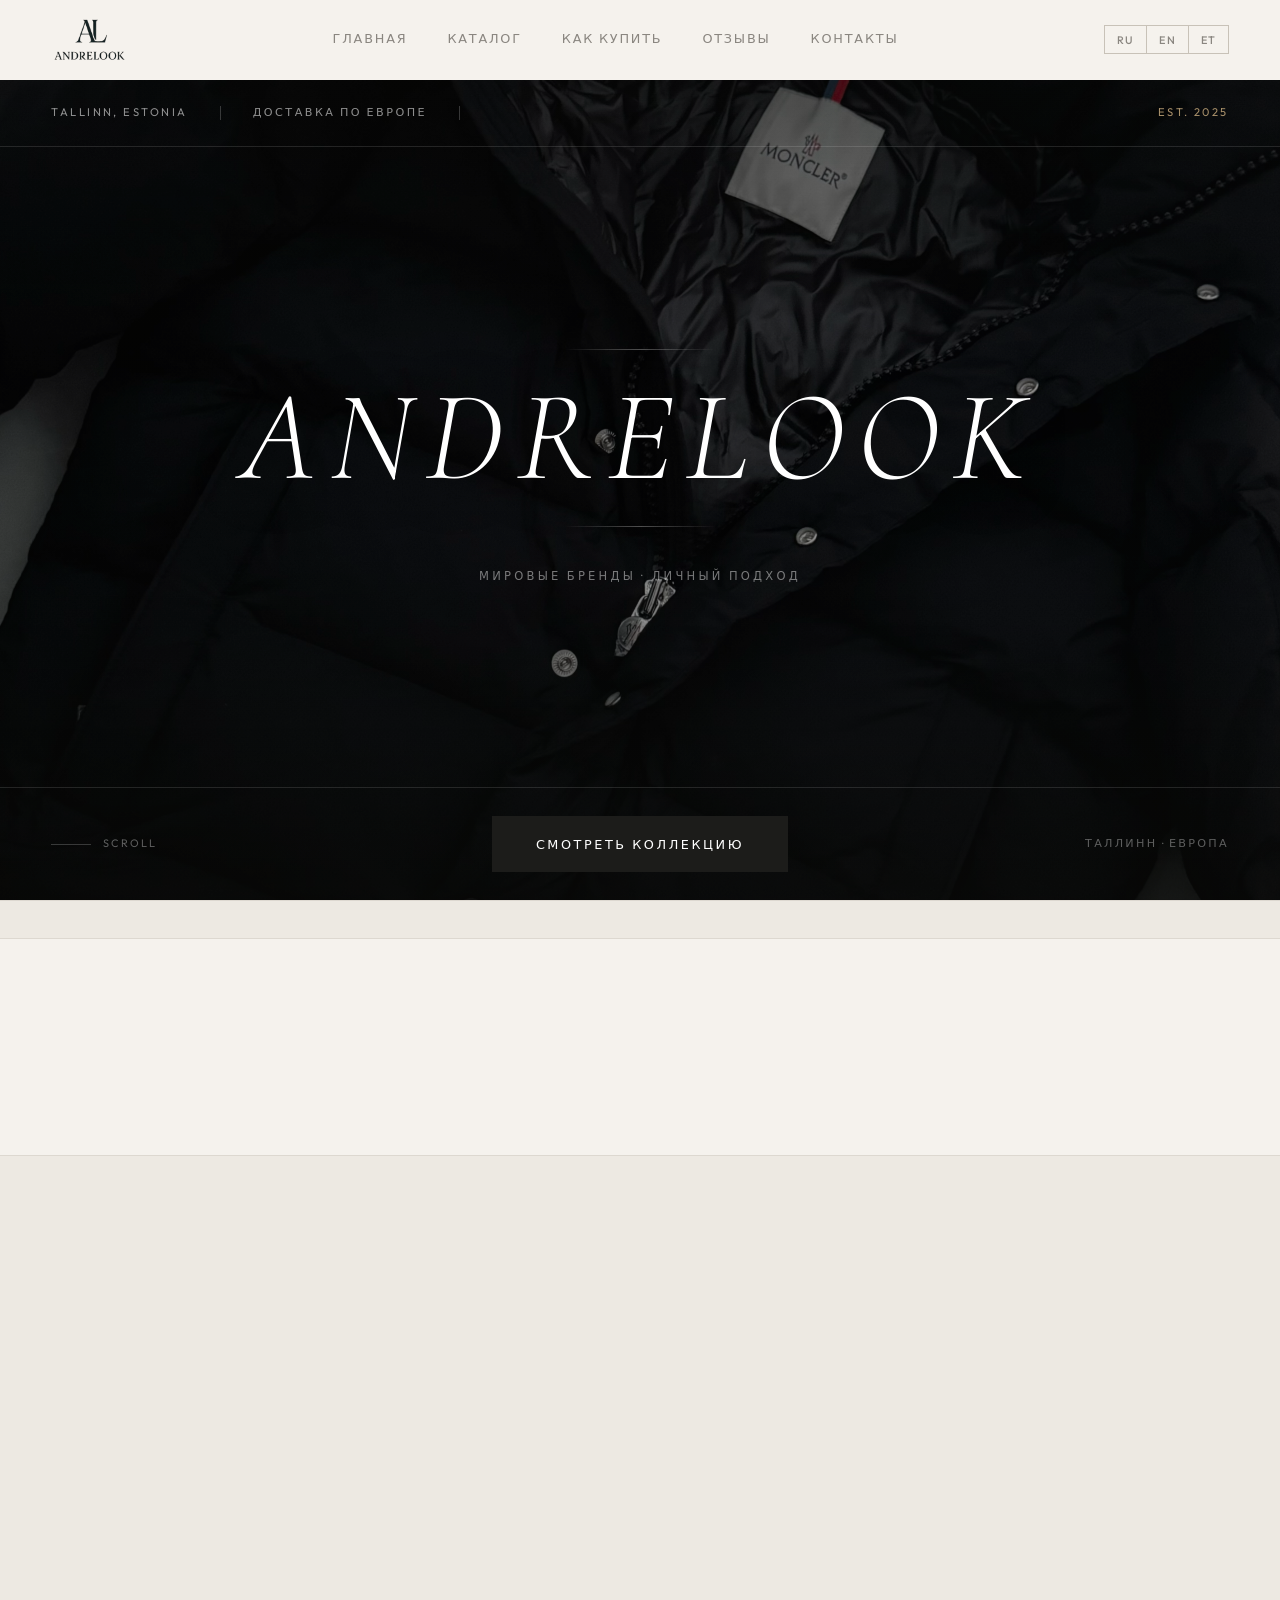
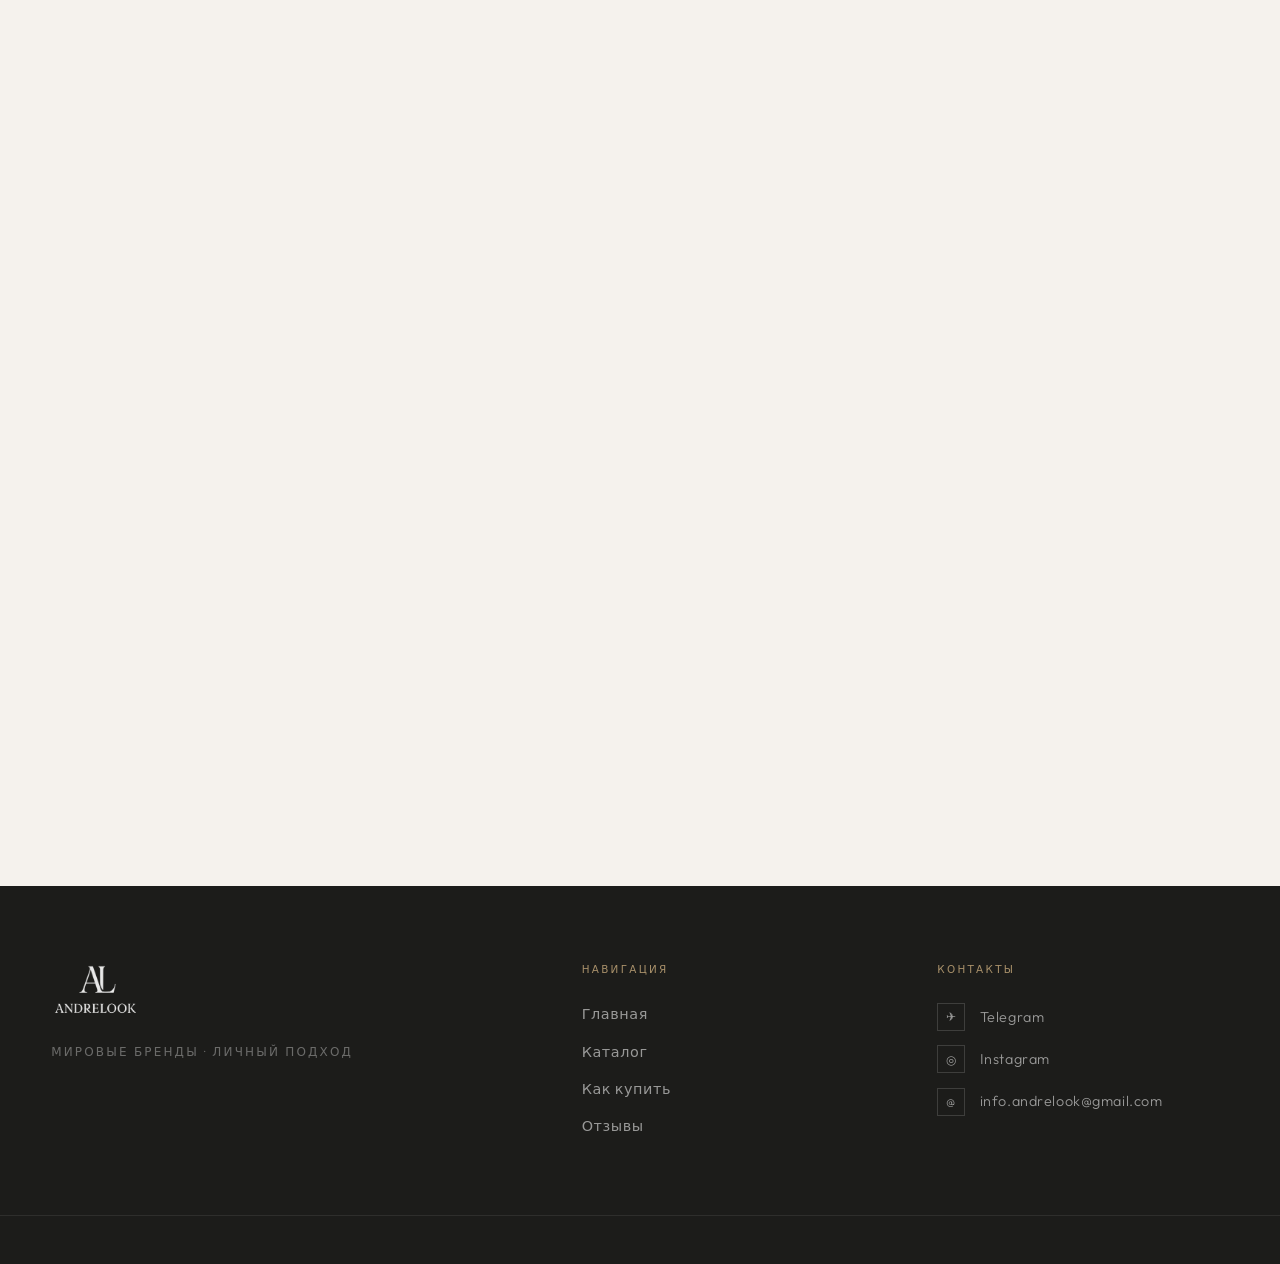
==== index.html @ d9b5cc64 "Update index.html" ====
<!DOCTYPE html>
<html lang="ru">
<head>
  <meta charset="UTF-8" />
  <meta name="viewport" content="width=device-width, initial-scale=1.0" />
  <meta name="description" content="Официальный магазин Moncler и Parajumpers в Таллинне. Оригинальные куртки, жилеты, худи и футболки. Личная встреча, помощь с размером и доставка по всей Европе." />
  <title>Andrelook — Moncler & Parajumpers в Таллинне | Доставка по Европе</title>
  <link rel="preconnect" href="https://fonts.googleapis.com" />
  <link rel="preconnect" href="https://fonts.gstatic.com" crossorigin />
  <link rel="stylesheet" href="css/style.css" />
  <meta name="keywords" content="Moncler, Parajumpers, купить Moncler Таллинн, Parajumpers Estonia, брендовые куртки, Moncler Tallinn, buy Moncler Estonia" />
  <meta property="og:title" content="Andrelook — Moncler & Parajumpers в Таллинне | Доставка по Европе" />
  <meta property="og:description" content="Официальный магазин Moncler и Parajumpers в Таллинне. Оригинальные куртки, жилеты, худи и футболки. Личная встреча, помощь с размером и доставка по всей Европе." />
  <meta property="og:type" content="website" />
  <meta name="robots" content="index, follow" />
</head>
<body>

  <!-- ══ HEADER ════════════════════════════════ -->
  <header class="site-header" id="site-header">
    <div class="container header-inner">
      <a href="index.html">
        <img src="images/logo.png" alt="Andrelook" class="logo-img" />
      </a>

      <nav class="nav">
        <a href="index.html"   class="nav-link" data-i18n="nav_home">Главная</a>
        <a href="catalog.html" class="nav-link" data-i18n="nav_catalog">Каталог</a>
        <a href="#how"         class="nav-link" data-i18n="nav_how">Как купить</a>
        <a href="#reviews"     class="nav-link" data-i18n="nav_reviews">Отзывы</a>
        <a href="#contact"     class="nav-link" data-i18n="nav_contact">Контакты</a>
      </nav>

      <div class="lang-switcher">
        <button class="lang-btn" data-lang="ru">RU</button>
        <button class="lang-btn" data-lang="en">EN</button>
        <button class="lang-btn" data-lang="et">ET</button>
      </div>

      <button class="hamburger" id="hamburger" aria-label="Menu">
        <span></span><span></span>
      </button>
    </div>
  </header>

  <nav class="mobile-nav" id="mobile-nav">
    <a href="index.html"   class="nav-link" data-i18n="nav_home">Главная</a>
    <a href="catalog.html" class="nav-link" data-i18n="nav_catalog">Каталог</a>
    <a href="#how"         class="nav-link" data-i18n="nav_how">Как купить</a>
    <a href="#reviews"     class="nav-link" data-i18n="nav_reviews">Отзывы</a>
    <a href="#contact"     class="nav-link" data-i18n="nav_contact">Контакты</a>
    <div class="lang-switcher">
      <button class="lang-btn" data-lang="ru">RU</button>
      <button class="lang-btn" data-lang="en">EN</button>
      <button class="lang-btn" data-lang="et">ET</button>
    </div>
  </nav>

  <main>

    <!-- ══ HERO ══════════════════════════════════ -->
    <section class="hero">

      <!-- Фото фон -->
      <div class="hero-bg" aria-hidden="true"></div>
      <!-- Затемнение поверх фото -->
      <div class="hero-overlay" aria-hidden="true"></div>

      <!-- Верхняя строка — координаты -->
      <div class="hero-topbar">
        <span class="hero-topbar-item" data-i18n="hero_location">Tallinn, Estonia</span>
        <span class="hero-topbar-divider" aria-hidden="true"></span>
        <span class="hero-topbar-item" data-i18n="hero_delivery">Доставка по Европе</span>
        <span class="hero-topbar-divider" aria-hidden="true"></span>
        <span class="hero-topbar-item hero-topbar-year">Est. 2025</span>
      </div>

      <!-- Центр — имя бренда -->
      <div class="hero-center">
        <div class="hero-brand-wrap">
          <div class="hero-brand-line hero-brand-line--top" aria-hidden="true"></div>
          <h1 class="hero-brand-name">
            <span class="hero-brand-full">ANDRELOOK</span>
          </h1>
          <div class="hero-brand-line hero-brand-line--bottom" aria-hidden="true"></div>
        </div>
        <p class="hero-tagline" data-i18n="hero_tagline">Мировые бренды · Личный подход</p>
      </div>

      <!-- Нижняя строка — CTA -->
      <div class="hero-footer">
        <div class="hero-footer-left">
          <div class="hero-scroll-hint">
            <div class="hero-scroll-bar"></div>
            <span>scroll</span>
          </div>
        </div>
        <div class="hero-footer-center">
          <a href="catalog.html" class="btn-primary btn-primary--light">
            <span data-i18n="hero_cta">Смотреть коллекцию</span>
          </a>
        </div>
        <div class="hero-footer-right">
          <span class="hero-footer-note" data-i18n="hero_note">Таллинн · Европа</span>
        </div>
      </div>

    </section>

    <!-- ══ TICKER ═════════════════════════════════ -->
    <div class="ticker" aria-label="ticker">
      <div class="ticker-inner" id="ticker-inner">
        <!-- JS заполняет -->
      </div>
    </div>

    <!-- ══ STATS ══════════════════════════════════ -->
    <section class="stats-bar">
      <div class="container">
        <div class="stats-grid">
          <div class="stat-item reveal">
            <span class="stat-num" data-target="30" data-suffix="+">30+</span>
            <span class="stat-lbl" data-i18n="stat_1_lbl">Позиций в каталоге</span>
          </div>
          <div class="stat-item reveal" style="transition-delay:.1s">
            <span class="stat-num" data-target="50" data-suffix="+">50+</span>
            <span class="stat-lbl" data-i18n="stat_2_lbl">Довольных клиентов</span>
          </div>
          <div class="stat-item reveal" style="transition-delay:.2s">
            <span class="stat-num" data-target="3" data-suffix="+">3+</span>
            <span class="stat-lbl" data-i18n="stat_3_lbl">Года на рынке</span>
          </div>
        </div>
      </div>
    </section>

    <!-- ══ HOW TO BUY ══════════════════════════════ -->
    <section class="section how-section" id="how">
      <div class="container">
        <div class="section-header reveal">
          <h2 class="section-title" data-i18n="how_title">Как купить</h2>
        </div>
        <div class="how-grid reveal">
          <div class="how-card">
            <span class="how-icon">📍</span>
            <h3 class="how-card__title" data-i18n="how_1_title">Вы в Таллинне</h3>
            <p class="how-card__text" data-i18n="how_1_text">Договоримся о личной встрече в удобное время. Примерите вещь и увидите её вживую. Если всё подходит — оплата на месте.</p>
          </div>
          <div class="how-card">
            <span class="how-icon">🚚</span>
            <h3 class="how-card__title" data-i18n="how_2_title">Доставка по Европе</h3>
            <p class="how-card__text" data-i18n="how_2_text">Отправляем заказы после полной оплаты. Стоимость доставки рассчитывается индивидуально. Оплата банковским переводом.</p>
          </div>
          <div class="how-card">
            <span class="how-icon">✨</span>
            <h3 class="how-card__title" data-i18n="how_3_title">Нет в наличии?</h3>
            <p class="how-card__text" data-i18n="how_3_text">Привезём под заказ по предоплате 35%. Остаток — перед отправкой или при личной встрече, если вы в Таллинне.</p>
          </div>
          <div class="how-card">
            <span class="how-icon">💬</span>
            <h3 class="how-card__title" data-i18n="how_4_title">Помогаем с выбором</h3>
            <p class="how-card__text" data-i18n="how_4_text">Напишите нам — поможем подобрать размер и ответим на все вопросы. Остаёмся на связи на каждом этапе.</p>
          </div>
        </div>
      </div>
    </section>

    <!-- ══ REVIEWS ═════════════════════════════════ -->
    <section class="section reviews-section" id="reviews">
      <div class="container">
        <div class="section-header reveal">
          <span class="section-kicker" data-i18n="reviews_kicker">Отзывы</span>
          <h2 class="section-title" data-i18n="reviews_title">Что говорят покупатели</h2>
        </div>
        <div class="reviews-slider reveal">
          <div class="reviews-track" id="reviews-track">
            <div class="review-card">
              <div class="review-stars">★★★★★</div>
              <p class="review-text">"Заказал Moncler Maya — куртка пришла быстро, качество просто отличное. Упаковка аккуратная, всё именно как договаривались. Ткань мягкая, пошив идеальный. Однозначно буду обращаться снова."</p>
              <div class="review-author"><span class="review-name">Александр М.</span></div>
            </div>
            <div class="review-card">
              <div class="review-stars">★★★★★</div>
              <p class="review-text">"Брал жилет Moncler Tibb — давно искал именно такой фасон. Андрей помог с выбором размера, объяснил все нюансы. Всё подошло идеально с первого раза. Сервис на высшем уровне."</p>
              <div class="review-author"><span class="review-name">Dmitri K.</span></div>
            </div>
            <div class="review-card">
              <div class="review-stars">★★★★★</div>
              <p class="review-text">"Очень доволен покупкой. Parajumpers Jeordie — именно то, что искал долгое время. Цена честная, доставка быстрая, упаковка надёжная. Буду рекомендовать всем друзьям."</p>
              <div class="review-author"><span class="review-name">Mihail T.</span></div>
            </div>
            <div class="review-card">
              <div class="review-stars">★★★★★</div>
              <p class="review-text">"Покупаю здесь уже второй раз и снова доволен. Всегда всё чётко — договорились, оплатил, получил. Moncler Vezere просто огонь: очень лёгкая, тёплая и выглядит дорого."</p>
              <div class="review-author"><span class="review-name">Artur V.</span></div>
            </div>
            <div class="review-card">
              <div class="review-stars">★★★★★</div>
              <p class="review-text">"Сомневался поначалу насчёт онлайн-покупки, но всё прошло отлично. Встретились лично, проверил куртку Moncler Galion на месте. Лёгкая, стильная, качество на уровне. Всё честно и прозрачно."</p>
              <div class="review-author"><span class="review-name">Pavel S.</span></div>
            </div>
            <div class="review-card">
              <div class="review-stars">★★★★★</div>
              <p class="review-text">"Взял кардиган Moncler — сразу предупредили что маломерит и посоветовали размер побольше. Подошло идеально. Приятно когда продавец честен и думает о клиенте, а не просто о продаже."</p>
              <div class="review-author"><span class="review-name">Roman L.</span></div>
            </div>
            <div class="review-card">
              <div class="review-stars">★★★★★</div>
              <p class="review-text">"Доставка в Ригу прошла быстро и без каких-либо проблем. Жилет Parajumpers Jeordie в идеальном состоянии, точно как описано. Связь была на протяжении всего процесса. Спасибо большое!"</p>
              <div class="review-author"><span class="review-name">Irina P.</span></div>
            </div>
            <div class="review-card">
              <div class="review-stars">★★★★★</div>
              <p class="review-text">"Очень стильный магазин с хорошим выбором. Взял Moncler Bormes — качество на высоте, выглядит дорого. Быстрые ответы в Telegram, всё объяснили и помогли определиться с размером."</p>
              <div class="review-author"><span class="review-name">Andrei N.</span></div>
            </div>
            <div class="review-card">
              <div class="review-stars">★★★★★</div>
              <p class="review-text">"Первый раз покупал через такой формат — немного волновался. Но всё прошло супер: встретились лично в Таллинне, куртка именно как на фото. Никакого обмана. Буду рекомендовать всем знакомым."</p>
              <div class="review-author"><span class="review-name">Sergei M.</span></div>
            </div>

          </div>
          <div class="reviews-nav">
            <button class="rev-arrow rev-arrow--l" id="rev-prev" aria-label="Назад">
              <svg viewBox="0 0 24 24"><polyline points="15 18 9 12 15 6"/></svg>
            </button>
            <div class="rev-dots" id="rev-dots"></div>
            <button class="rev-arrow rev-arrow--r" id="rev-next" aria-label="Вперёд">
              <svg viewBox="0 0 24 24"><polyline points="9 6 15 12 9 18"/></svg>
            </button>
          </div>
        </div>
      </div>
    </section>

    <!-- ══ STATEMENT ══════════════════════════════ -->
    <section class="section statement">
      <div class="container">
        <div class="statement-inner reveal">
          <div class="statement-kicker">
            <div class="statement-kicker-line"></div>
            <span data-i18n="stmt_label">Наш подход</span>
          </div>
          <blockquote class="statement-quote" data-i18n="stmt_quote">
            «Мы тщательно подбираем вещи, которые красиво сидят и легко преображают ваш гардероб.»
          </blockquote>
          <p class="statement-text statement-text--serif" data-i18n="stmt_text">
            Andrelook — магазин мировых брендов с личным подходом. Большой ассортимент, помощь с размером и быстрые ответы. Работаем для тех, кто ценит качество — вживую в Таллинне или с доставкой по всей Европе.
          </p>
        </div>
      </div>
    </section>

    <!-- ══ CONTACT ════════════════════════════════ -->
    <section class="section contact-section" id="contact">
      <div class="container">
        <div class="contact-inner reveal">
          <p class="section-kicker" data-i18n="contact_kicker">Связаться</p>
          <h2 class="section-title" data-i18n="contact_title">Написать нам</h2>
          <p class="contact-sub" data-i18n="contact_sub">Самые быстрые ответы — в Telegram.<br>Поможем с выбором, размером и оформлением заказа.</p>
          <div class="contact-cards">
            <a href="https://t.me/andrelookstore" class="contact-card" target="_blank" rel="noopener">
              <div class="contact-card__icon">
                <svg viewBox="0 0 24 24" fill="none" xmlns="http://www.w3.org/2000/svg"><path d="M12 2C6.48 2 2 6.48 2 12s4.48 10 10 10 10-4.48 10-10S17.52 2 12 2zm4.64 6.8l-1.68 7.92c-.12.56-.46.7-.93.44l-2.58-1.9-1.24 1.2c-.14.14-.26.26-.52.26l.18-2.62 4.74-4.28c.2-.18-.05-.28-.32-.1L7.9 14.4l-2.54-.8c-.55-.17-.56-.55.12-.82l9.92-3.82c.46-.17.86.11.24.84z" fill="currentColor"/></svg>
              </div>
              <div class="contact-card__body">
                <span class="contact-card__name">Telegram</span>
                <span class="contact-card__handle">@andrelookstore</span>
              </div>
              <div class="contact-card__arrow">→</div>
            </a>
            <a href="https://www.instagram.com/andrelook.store/" class="contact-card" target="_blank" rel="noopener">
              <div class="contact-card__icon">
                <svg viewBox="0 0 24 24" fill="none" xmlns="http://www.w3.org/2000/svg"><rect x="2" y="2" width="20" height="20" rx="5" stroke="currentColor" stroke-width="1.8"/><circle cx="12" cy="12" r="4.5" stroke="currentColor" stroke-width="1.8"/><circle cx="17.5" cy="6.5" r="1" fill="currentColor"/></svg>
              </div>
              <div class="contact-card__body">
                <span class="contact-card__name">Instagram</span>
                <span class="contact-card__handle">@andrelook.store</span>
              </div>
              <div class="contact-card__arrow">→</div>
            </a>
            <a href="mailto:info.andrelook@gmail.com" class="contact-card">
              <div class="contact-card__icon">
                <svg viewBox="0 0 24 24" fill="none" xmlns="http://www.w3.org/2000/svg"><rect x="2" y="4" width="20" height="16" rx="2" stroke="currentColor" stroke-width="1.8"/><path d="M2 8l10 6 10-6" stroke="currentColor" stroke-width="1.8"/></svg>
              </div>
              <div class="contact-card__body">
                <span class="contact-card__name">Email</span>
                <span class="contact-card__handle">info.andrelook@gmail.com</span>
              </div>
              <div class="contact-card__arrow">→</div>
            </a>
          </div>
        </div>
      </div>
    </section>

  </main>

  <!-- ══ FOOTER ════════════════════════════════ -->
  <footer class="site-footer">
    <div class="footer-top">
      <div class="container footer-top-inner">

        <!-- Лого + слоган -->
        <div class="footer-brand">
          <a href="index.html">
            <img src="images/logo.png" alt="Andrelook" class="footer-logo" />
          </a>
          <p class="footer-brand-text" data-i18n="hero_tagline">Мировые бренды · Личный подход</p>
        </div>

        <!-- Навигация -->
        <div class="footer-col">
          <span class="footer-col-title">Навигация</span>
          <nav class="footer-nav-list">
            <a href="index.html"   data-i18n="nav_home">Главная</a>
            <a href="catalog.html" data-i18n="nav_catalog">Каталог</a>
            <a href="#how"         data-i18n="nav_how">Как купить</a>
            <a href="#reviews"     data-i18n="nav_reviews">Отзывы</a>
          </nav>
        </div>

        <!-- Контакты -->
        <div class="footer-col">
          <span class="footer-col-title">Контакты</span>
          <div class="footer-contacts">
            <a href="https://t.me/andrelookstore" class="footer-contact-link" target="_blank" rel="noopener">
              <span class="footer-contact-icon">✈</span>
              <span>Telegram</span>
            </a>
            <a href="https://www.instagram.com/andrelook.store/" class="footer-contact-link" target="_blank" rel="noopener">
              <span class="footer-contact-icon">◎</span>
              <span>Instagram</span>
            </a>
            <a href="mailto:info.andrelook@gmail.com" class="footer-contact-link">
              <span class="footer-contact-icon">@</span>
              <span>info.andrelook@gmail.com</span>
            </a>
          </div>
        </div>

      </div>
    </div>

    <div class="footer-bottom">
      <div class="container footer-bottom-inner">
        <span class="footer-copy" data-i18n="f
  <script src="js/main.js"></script>
</body>
</html>
---- css/style.css ----
/* =============================================
   ANDRELOOK — css/style.css
   Light · Editorial · Bold Scale
   ============================================= */

@import url('https://fonts.googleapis.com/css2?family=Cormorant+Garamond:ital,wght@0,300;0,400;0,600;1,300;1,400;1,600&family=Outfit:wght@300;400;500;600&display=swap');

/* ── Variables ──────────────────────────────── */
:root {
  --bg:          #F5F2ED;
  --bg-warm:     #EDE9E2;
  --bg-card:     #FFFFFF;
  --bg-dark:     #1C1C1A;
  --text:        #1C1C1A;
  --text-mid:    #4A4844;
  --text-muted:  #8A8680;
  --text-light:  #B8B3AC;
  --border:      #DDD8D0;
  --border-mid:  #C8C2B8;
  --green:       #3D3028;
  --green-light: #F0EBE6;
  --gold:        #A8906A;

  --font-serif: 'Cormorant Garamond', Georgia, serif;
  --font-sans:  'Outfit', system-ui, sans-serif;

  --container: 1360px;
  --ease:      cubic-bezier(0.22, 1, 0.36, 1);

  --header-h: 80px;
}

/* ── Reset ──────────────────────────────────── */
*, *::before, *::after { box-sizing: border-box; margin: 0; padding: 0; }
html { font-size: 16px; scroll-behavior: smooth; -webkit-font-smoothing: antialiased; }
body { background: var(--bg); color: var(--text); font-family: var(--font-sans); font-weight: 300; line-height: 1.6; overflow-x: hidden; }
img  { display: block; width: 100%; }
a    { text-decoration: none; color: inherit; }
button { border: none; background: none; cursor: pointer; font-family: inherit; }
ul { list-style: none; }

.container {
  width: 100%;
  max-width: var(--container);
  margin: 0 auto;
  padding: 0 clamp(1.5rem, 4vw, 5rem);
}
.section { padding: clamp(5rem, 9vw, 9rem) 0; }

/* ══════════════════════════════════════════════
   HEADER
   ══════════════════════════════════════════════ */
.site-header {
  position: fixed;
  top: 0; left: 0; right: 0;
  z-index: 100;
  height: var(--header-h);
  background: var(--bg);
  border-bottom: 1px solid transparent;
  transition: border-color 0.4s var(--ease), box-shadow 0.4s var(--ease);
}
.site-header.scrolled {
  border-bottom-color: var(--border);
  box-shadow: 0 1px 32px rgba(28,28,26,0.06);
}

.header-inner {
  height: 100%;
  display: flex;
  align-items: center;
  justify-content: space-between;
  gap: 2rem;
}

.logo-img {
  height: 48px;
  width: auto;
  display: block;
  transition: opacity 0.25s;
  mix-blend-mode: multiply;
}
.logo-img:hover { opacity: 0.65; }

.nav { display: flex; align-items: center; gap: 2.5rem; }

.nav-link {
  font-size: 0.8rem;
  font-weight: 400;
  letter-spacing: 0.14em;
  color: var(--text-muted);
  text-transform: uppercase;
  position: relative;
  padding-bottom: 3px;
  transition: color 0.2s;
}
.nav-link::after {
  content: '';
  position: absolute;
  bottom: 0; left: 0;
  width: 0; height: 1px;
  background: var(--green);
  transition: width 0.35s var(--ease);
}
.nav-link:hover, .nav-link.active { color: var(--text); }
.nav-link:hover::after, .nav-link.active::after { width: 100%; }

/* Lang switcher */
.lang-switcher {
  display: flex;
  border: 1px solid var(--border-mid);
  overflow: hidden;
}
.lang-btn {
  padding: 0.4rem 0.75rem;
  font-size: 0.68rem;
  font-weight: 500;
  letter-spacing: 0.1em;
  text-transform: uppercase;
  color: var(--text-muted);
  border-right: 1px solid var(--border-mid);
  transition: background 0.2s, color 0.2s;
}
.lang-btn:last-child { border-right: none; }
.lang-btn:hover { background: var(--bg-warm); color: var(--text); }
.lang-btn.active { background: var(--green); color: #fff; }

/* Hamburger */
.hamburger { display: none; flex-direction: column; gap: 6px; padding: 4px; }
.hamburger span { display: block; width: 26px; height: 1px; background: var(--text); transition: transform 0.3s var(--ease); }
.hamburger.open span:first-child { transform: translateY(7px) rotate(45deg); }
.hamburger.open span:last-child  { transform: translateY(-7px) rotate(-45deg); }

.mobile-nav {
  display: none;
  position: fixed;
  inset: 0; top: var(--header-h);
  background: var(--bg);
  z-index: 99;
  flex-direction: column;
  justify-content: center;
  align-items: center;
  gap: 2.5rem;
  opacity: 0; pointer-events: none;
  transition: opacity 0.35s var(--ease);
}
.mobile-nav.open { display: flex; opacity: 1; pointer-events: all; }
.mobile-nav .nav-link { font-size: 1.3rem; }
.mobile-nav .lang-switcher { margin-top: 1rem; }

/* ══════════════════════════════════════════════
   HERO — full-bleed photo, brand centered
   ══════════════════════════════════════════════ */
.hero {
  padding-top: var(--header-h);
  min-height: 100svh;
  display: grid;
  grid-template-rows: auto 1fr auto;
  position: relative;
  overflow: hidden;
  background: #0e0e0c;
}

/* Фото фон */
.hero-bg {
  position: absolute;
  inset: 0;
  background-image: url('../images/hero-bg.jpg');
  background-size: cover;
  background-position: center 30%;
  z-index: 0;
  transform: scale(1.04);
  animation: heroZoom 12s var(--ease) forwards;
}
@keyframes heroZoom {
  from { transform: scale(1.04); }
  to   { transform: scale(1); }
}

/* Затемнение — среднее, с градиентом снизу и сверху */
.hero-overlay {
  position: absolute;
  inset: 0;
  background:
    linear-gradient(to bottom,
      rgba(10,10,8,0.55) 0%,
      rgba(10,10,8,0.28) 40%,
      rgba(10,10,8,0.38) 70%,
      rgba(10,10,8,0.72) 100%
    );
  z-index: 1;
}

/* Верхняя строка */
.hero-topbar {
  display: flex;
  align-items: center;
  gap: 0;
  padding: 1.5rem clamp(1.5rem, 4vw, 5rem);
  border-bottom: 1px solid rgba(255,255,255,0.12);
  position: relative;
  z-index: 2;
  opacity: 0;
  animation: fadeUp 0.6s var(--ease) 0.1s forwards;
}
.hero-topbar-item {
  font-size: 0.7rem;
  font-weight: 400;
  letter-spacing: 0.22em;
  text-transform: uppercase;
  color: rgba(255,255,255,0.55);
  padding: 0 2rem;
}
.hero-topbar-item:first-child { padding-left: 0; }
.hero-topbar-item.hero-topbar-year { color: var(--gold); margin-left: auto; padding-right: 0; }
.hero-topbar-divider {
  width: 1px;
  height: 14px;
  background: rgba(255,255,255,0.2);
  flex-shrink: 0;
}

/* Центральный блок */
.hero-center {
  display: flex;
  flex-direction: column;
  align-items: center;
  justify-content: center;
  padding: clamp(3rem, 6vw, 7rem) clamp(1.5rem, 4vw, 5rem);
  position: relative;
  z-index: 2;
  text-align: center;
}

.hero-brand-wrap {
  display: flex;
  flex-direction: column;
  align-items: center;
  gap: 1.5rem;
  margin-bottom: 2.5rem;
}

.hero-brand-line--top,
.hero-brand-line--bottom {
  width: clamp(60px, 12vw, 160px);
  height: 1px;
  background: linear-gradient(to right, transparent, rgba(255,255,255,0.3), transparent);
  opacity: 0;
  animation: fadeIn 1.2s var(--ease) 0.6s forwards;
}

.hero-brand-name {
  display: flex;
  flex-direction: column;
  align-items: center;
  opacity: 0;
  animation: fadeUp 1s var(--ease) 0.3s forwards;
}

.hero-brand-full {
  font-family: var(--font-serif);
  font-size: clamp(3.5rem, 10vw, 11rem);
  font-weight: 300;
  font-style: italic;
  letter-spacing: clamp(0.08em, 1vw, 0.18em);
  color: #fff;
  text-transform: none;
  line-height: 1;
  text-shadow: 0 4px 60px rgba(0,0,0,0.4);
}

.hero-tagline {
  font-size: 0.72rem;
  font-weight: 400;
  letter-spacing: 0.28em;
  text-transform: uppercase;
  color: rgba(255,255,255,0.45);
  opacity: 0;
  animation: fadeUp 0.8s var(--ease) 0.85s forwards;
}

/* Нижняя строка */
.hero-footer {
  display: grid;
  grid-template-columns: 1fr auto 1fr;
  align-items: center;
  padding: 1.75rem clamp(1.5rem, 4vw, 5rem);
  border-top: 1px solid rgba(255,255,255,0.12);
  position: relative;
  z-index: 2;
  opacity: 0;
  animation: fadeUp 0.7s var(--ease) 1.1s forwards;
}
.hero-footer-left  { display: flex; align-items: center; }
.hero-footer-center { display: flex; justify-content: center; }
.hero-footer-right { display: flex; justify-content: flex-end; }

.hero-footer-note {
  font-size: 0.7rem;
  font-weight: 400;
  letter-spacing: 0.2em;
  text-transform: uppercase;
  color: rgba(255,255,255,0.35);
}

/* Кнопка светлая версия для тёмного фона */
.btn-primary--light {
  background: rgba(255,255,255,0.12);
  border: 1px solid rgba(255,255,255,0.3);
  backdrop-filter: blur(8px);
  color: #fff;
}
.btn-primary--light::before { background: #fff; }
.btn-primary--light:hover { color: var(--text); }

.hero-scroll-hint {
  display: flex;
  align-items: center;
  gap: 0.75rem;
  font-size: 0.68rem;
  font-weight: 400;
  letter-spacing: 0.2em;
  text-transform: uppercase;
  color: rgba(255,255,255,0.35);
}
.hero-scroll-bar {
  width: 40px; height: 1px;
  background: rgba(255,255,255,0.2);
  position: relative;
  overflow: hidden;
}
.hero-scroll-bar::after {
  content: '';
  position: absolute;
  top: 0; left: -100%;
  width: 100%; height: 100%;
  background: #fff;
  animation: slideRight 2.5s var(--ease) infinite 1.5s;
}
@keyframes slideRight {
  0%   { left: -100%; }
  50%  { left: 0; }
  100% { left: 100%; }
}

/* ══════════════════════════════════════════════
   BUTTONS
   ══════════════════════════════════════════════ */
.btn-primary {
  display: inline-flex;
  align-items: center;
  gap: 1rem;
  padding: 1.1rem 2.75rem;
  background: var(--text);
  color: #fff;
  font-size: 0.8rem;
  font-weight: 400;
  letter-spacing: 0.2em;
  text-transform: uppercase;
  position: relative;
  overflow: hidden;
  transition: color 0.4s var(--ease);
  width: fit-content;
  cursor: pointer;
  border: none;
}
.btn-primary::before {
  content: '';
  position: absolute; inset: 0;
  background: var(--green);
  transform: translateX(-101%);
  transition: transform 0.45s var(--ease);
}
.btn-primary:hover::before { transform: translateX(0); }
.btn-primary span { position: relative; z-index: 1; }

.btn-outline {
  display: inline-flex;
  align-items: center;
  padding: 1.1rem 2.75rem;
  border: 1px solid var(--border-mid);
  color: var(--text);
  font-size: 0.8rem;
  font-weight: 400;
  letter-spacing: 0.2em;
  text-transform: uppercase;
  transition: all 0.3s var(--ease);
  width: fit-content;
  cursor: pointer;
  background: none;
}
.btn-outline:hover { background: var(--text); color: #fff; border-color: var(--text); }

/* ══════════════════════════════════════════════
   TICKER
   ══════════════════════════════════════════════ */
.ticker {
  background: var(--bg-warm);
  border-top: 1px solid var(--border);
  border-bottom: 1px solid var(--border);
  overflow: hidden;
}
.ticker-inner {
  display: flex;
  gap: 3rem;
  padding: 1.15rem 0;
  white-space: nowrap;
  animation: ticker 32s linear infinite;
}
.ticker-inner span {
  font-size: 0.72rem;
  font-weight: 400;
  letter-spacing: 0.24em;
  text-transform: uppercase;
  color: var(--text-muted);
  flex-shrink: 0;
}
.ticker-inner span.dot {
  color: var(--border-mid);
  letter-spacing: 0;
}
@keyframes ticker {
  from { transform: translateX(0); }
  to   { transform: translateX(-50%); }
}

/* ══════════════════════════════════════════════
   STATS BAR
   ══════════════════════════════════════════════ */
.stats-bar {
  border-bottom: 1px solid var(--border);
}
.stats-grid { display: grid; grid-template-columns: repeat(3, 1fr); }
.stat-item {
  padding: 3.5rem 0;
  display: flex;
  flex-direction: column;
  align-items: center;
  gap: 0.5rem;
  border-right: 1px solid var(--border);
  position: relative;
}
.stat-item:last-child { border-right: none; }
.stat-num {
  font-family: var(--font-serif);
  font-size: clamp(3.5rem, 5.5vw, 5rem);
  font-weight: 300;
  line-height: 1;
  letter-spacing: -0.02em;
}
.stat-num--emoji {
  font-size: clamp(3rem, 5vw, 4.5rem);
  line-height: 1;
}
  font-size: 0.75rem;
  font-weight: 400;
  letter-spacing: 0.14em;
  text-transform: uppercase;
  color: var(--text-muted);
}

/* ══════════════════════════════════════════════
   SECTION HEADER
   ══════════════════════════════════════════════ */
.section-header {
  display: flex;
  align-items: baseline;
  justify-content: space-between;
  margin-bottom: 3.5rem;
  padding-bottom: 1.5rem;
  border-bottom: 1px solid var(--border);
}
.section-title {
  font-family: var(--font-serif);
  font-size: clamp(2.5rem, 4.5vw, 3.8rem);
  font-weight: 300;
  letter-spacing: -0.01em;
}
.section-link {
  font-size: 0.78rem;
  font-weight: 400;
  letter-spacing: 0.12em;
  text-transform: uppercase;
  color: var(--green);
  transition: color 0.2s;
}
.section-link:hover { color: var(--text); }

/* ══════════════════════════════════════════════
   HOW IT WORKS — с номерами
   ══════════════════════════════════════════════ */
.how-section { background: var(--bg-warm); }

.how-grid {
  display: grid;
  grid-template-columns: repeat(4, 1fr);
  gap: 2px;
  background: var(--border);
}
.how-card {
  background: var(--bg-warm);
  padding: 3rem 2.5rem;
  display: flex;
  flex-direction: column;
  gap: 1.25rem;
  transition: background 0.25s;
  position: relative;
}
.how-card:hover { background: var(--bg-card); }

.how-icon {
  font-size: 2rem;
  line-height: 1;
  margin-bottom: 0.25rem;
}
.how-card__title {
  font-family: var(--font-serif);
  font-size: 1.7rem;
  font-weight: 400;
  line-height: 1.2;
}
.how-card__text {
  font-size: 1rem;
  font-weight: 300;
  line-height: 1.85;
  color: var(--text-muted);
}

/* ══════════════════════════════════════════════
   STATEMENT
   ══════════════════════════════════════════════ */
.statement { background: var(--bg-dark); }
.statement-inner { max-width: 900px; }
.statement-kicker {
  display: flex;
  align-items: center;
  gap: 1rem;
  margin-bottom: 3rem;
}
.statement-kicker-line { width: 48px; height: 1px; background: var(--gold); }
.statement-kicker span {
  font-size: 0.7rem;
  font-weight: 400;
  letter-spacing: 0.28em;
  text-transform: uppercase;
  color: var(--gold);
}
.statement-quote {
  font-family: var(--font-serif);
  font-size: clamp(2rem, 4vw, 3.5rem);
  font-weight: 300;
  font-style: italic;
  line-height: 1.3;
  color: #fff;
  margin-bottom: 3rem;
}
.statement-text {
  font-size: 1rem;
  font-weight: 300;
  line-height: 1.85;
  color: rgba(255,255,255,0.82);
  max-width: 580px;
}

/* ══════════════════════════════════════════════
   CONTACT
   ══════════════════════════════════════════════ */
.contact-inner { text-align: center; max-width: 580px; margin: 0 auto; }
.contact-title {
  font-family: var(--font-serif);
  font-size: clamp(2.5rem, 4vw, 4rem);
  font-weight: 300;
  margin-bottom: 1.25rem;
}
.contact-sub {
  font-size: 1rem;
  font-weight: 300;
  color: var(--text-muted);
  line-height: 1.75;
  margin-bottom: 3rem;
}
.contact-links { display: flex; gap: 1rem; justify-content: center; flex-wrap: wrap; }

/* ══════════════════════════════════════════════
   FOOTER
   ══════════════════════════════════════════════ */
.site-footer {
  background: var(--bg-dark);
  color: rgba(255,255,255,0.75);
}

.footer-top {
  border-bottom: 1px solid rgba(255,255,255,0.08);
  padding: clamp(3.5rem, 6vw, 6rem) 0;
}

.footer-top-inner {
  display: grid;
  grid-template-columns: 1.6fr 1fr 1fr;
  gap: clamp(2rem, 5vw, 6rem);
  align-items: start;
}

/* Бренд блок */
.footer-brand {
  display: flex;
  flex-direction: column;
  gap: 1.5rem;
}
.footer-logo {
  height: 56px;
  width: auto;
  /* логотип тёмный — инвертируем для тёмного фона */
  filter: invert(1) brightness(2);
  opacity: 0.9;
  transition: opacity 0.2s;
}
.footer-logo:hover { opacity: 1; }
.footer-brand-text {
  font-size: 0.75rem;
  font-weight: 300;
  letter-spacing: 0.18em;
  text-transform: uppercase;
  color: rgba(255,255,255,0.35);
  line-height: 1.6;
}

/* Колонки */
.footer-col {
  display: flex;
  flex-direction: column;
  gap: 1.5rem;
}
.footer-col-title {
  font-size: 0.65rem;
  font-weight: 500;
  letter-spacing: 0.22em;
  text-transform: uppercase;
  color: var(--gold);
}

.footer-nav-list {
  display: flex;
  flex-direction: column;
  gap: 0.9rem;
}
.footer-nav-list a {
  font-size: 0.9rem;
  font-weight: 300;
  color: rgba(255,255,255,0.55);
  transition: color 0.2s;
  letter-spacing: 0.04em;
}
.footer-nav-list a:hover { color: #fff; }

/* Контакты */
.footer-contacts {
  display: flex;
  flex-direction: column;
  gap: 0.9rem;
}
.footer-contact-link {
  display: flex;
  align-items: center;
  gap: 0.9rem;
  font-size: 0.9rem;
  font-weight: 300;
  color: rgba(255,255,255,0.55);
  transition: color 0.2s;
  letter-spacing: 0.04em;
}
.footer-contact-link:hover { color: #fff; }
.footer-contact-icon {
  width: 28px;
  height: 28px;
  border: 1px solid rgba(255,255,255,0.15);
  display: flex;
  align-items: center;
  justify-content: center;
  font-size: 0.75rem;
  flex-shrink: 0;
  transition: border-color 0.2s, background 0.2s;
}
.footer-contact-link:hover .footer-contact-icon {
  border-color: var(--gold);
  background: rgba(168,144,106,0.1);
  color: var(--gold);
}

/* Нижняя строка */
.footer-bottom {
  padding: 1.5rem 0;
}
.footer-bottom-inner {
  display: flex;
  align-items: center;
  justify-content: space-between;
}
.footer-copy {
  font-size: 0.72rem;
  color: rgba(255,255,255,0.25);
  letter-spacing: 0.08em;
}
.footer-bottom-note {
  font-size: 0.72rem;
  color: rgba(255,255,255,0.2);
  letter-spacing: 0.14em;
  text-transform: uppercase;
}

/* ══════════════════════════════════════════════
   CATALOG PAGE
   ══════════════════════════════════════════════ */
.catalog-hero {
  padding-top: calc(var(--header-h) + 5rem);
  padding-bottom: 4rem;
  border-bottom: 1px solid var(--border);
  position: relative;
  overflow: hidden;
}
.catalog-hero-bg {
  position: absolute;
  right: -2rem;
  top: 50%;
  transform: translateY(-50%);
  font-family: var(--font-serif);
  font-size: clamp(14rem, 22vw, 26rem);
  font-weight: 300;
  font-style: italic;
  color: transparent;
  -webkit-text-stroke: 1px rgba(28,28,26,0.05);
  pointer-events: none;
  line-height: 1;
}
.catalog-hero .container {
  display: flex;
  align-items: flex-end;
  justify-content: space-between;
  gap: 2rem;
  flex-wrap: wrap;
  position: relative;
  z-index: 1;
}
.catalog-title {
  font-family: var(--font-serif);
  font-size: clamp(4rem, 8vw, 8rem);
  font-weight: 300;
  letter-spacing: -0.02em;
  line-height: 1;
}
.catalog-sub {
  font-size: 0.85rem;
  letter-spacing: 0.14em;
  color: var(--text-muted);
  text-transform: uppercase;
  padding-bottom: 0.25rem;
}

/* Filters */
.filters-bar {
  position: sticky;
  top: var(--header-h);
  z-index: 50;
  background: rgba(245, 242, 237, 0.97);
  backdrop-filter: blur(10px);
  border-bottom: 1px solid var(--border);
}
.filters { display: flex; overflow-x: auto; scrollbar-width: none; }
.filters::-webkit-scrollbar { display: none; }
.filter-btn {
  padding: 1.25rem 2rem;
  font-size: 0.75rem;
  font-weight: 400;
  letter-spacing: 0.12em;
  text-transform: uppercase;
  color: var(--text-muted);
  white-space: nowrap;
  border-bottom: 2px solid transparent;
  transition: color 0.2s, border-color 0.2s;
}
.filter-btn:hover { color: var(--text); }
.filter-btn.active { color: var(--text); border-bottom-color: var(--green); }

.catalog-main { padding: 5rem 0 8rem; }

/* ══════════════════════════════════════════════
   CATALOG GRID + PRODUCT CARD
   ══════════════════════════════════════════════ */

.products-grid {
  display: grid;
  grid-template-columns: repeat(3, 1fr);
  gap: 2px;
  min-height: 400px;
}

/* Карточка */
.product-card {
  display: flex;
  flex-direction: column;
  background: var(--bg);
  transition: box-shadow 0.3s var(--ease);
}
.product-card:hover {
  box-shadow: 0 12px 48px rgba(28,28,26,0.10);
  position: relative;
  z-index: 2;
}

/* Фото */
.pc-thumb {
  display: block;
  width: 100%;
  padding-top: 125%;
  position: relative;
  overflow: hidden;
  background: #e8e4de;
}
.pc-thumb img {
  position: absolute;
  top: 0; left: 0;
  width: 100%; height: 100%;
  object-fit: cover;
  object-position: center top;
  display: block;
  transition: transform 0.8s var(--ease);
}
.product-card:hover .pc-thumb img { transform: scale(1.05); }

.pc-cover {
  position: absolute;
  inset: 0;
  z-index: 2;
  display: block;
}

.pc-placeholder {
  position: absolute;
  inset: 0;
  display: flex;
  align-items: center;
  justify-content: center;
}
.pc-placeholder span {
  font-size: 0.65rem;
  letter-spacing: 0.2em;
  text-transform: uppercase;
  color: rgba(255,255,255,0.35);
}

/* Тело */
.pc-body {
  padding: 1.25rem 1.5rem 1.6rem;
  display: flex;
  flex-direction: column;
  flex: 1;
  border-top: 1px solid var(--border);
}
.pc-cat {
  font-size: 0.6rem;
  font-weight: 400;
  letter-spacing: 0.24em;
  text-transform: uppercase;
  color: var(--gold);
  display: block;
  margin-bottom: 0.4rem;
}
.pc-name {
  font-family: var(--font-serif);
  font-size: 1.3rem;
  font-weight: 400;
  font-style: italic;
  line-height: 1.2;
  color: var(--text);
  display: block;
  margin-bottom: 0.3rem;
  text-decoration: none;
  transition: color 0.2s;
}
.pc-name:hover { color: var(--green); }
.pc-brand {
  font-size: 0.7rem;
  color: var(--text-light);
  letter-spacing: 0.08em;
  margin-bottom: 1.2rem;
}
.pc-footer {
  display: flex;
  align-items: center;
  justify-content: space-between;
  padding-top: 1rem;
  margin-top: auto;
  border-top: 1px solid var(--border);
}
.pc-price {
  font-family: var(--font-serif);
  font-size: 0.95rem;
  font-weight: 300;
  font-style: italic;
  color: var(--text-muted);
}
.btn-inquiry {
  display: inline-flex;
  align-items: center;
  padding: 0.6rem 1.25rem;
  background: var(--text);
  color: #fff;
  font-size: 0.67rem;
  font-weight: 400;
  letter-spacing: 0.16em;
  text-transform: uppercase;
  position: relative;
  overflow: hidden;
  transition: color 0.35s var(--ease);
  cursor: pointer;
  border: none;
}
.btn-inquiry::before {
  content: '';
  position: absolute;
  inset: 0;
  background: var(--green);
  transform: translateX(-101%);
  transition: transform 0.4s var(--ease);
}
.btn-inquiry:hover::before { transform: translateX(0); }
.btn-inquiry span { position: relative; z-index: 1; }

.empty-state { grid-column: 1/-1; text-align: center; padding: 8rem; background: var(--bg-card); }
.empty-state p { font-family: var(--font-serif); font-size: 2rem; font-weight: 300; font-style: italic; color: var(--text-light); }

/* ══════════════════════════════════════════════
   PRODUCT DETAIL PAGE
   ══════════════════════════════════════════════ */
.product-detail-page {
  padding-top: calc(var(--header-h) + 4rem);
  padding-bottom: 8rem;
}
.product-back {
  display: inline-flex;
  align-items: center;
  gap: 0.5rem;
  font-size: 0.78rem;
  font-weight: 400;
  letter-spacing: 0.12em;
  text-transform: uppercase;
  color: var(--text-muted);
  margin-bottom: 4rem;
  transition: color 0.2s;
}
.product-back:hover { color: var(--text); }

.product-detail-grid {
  display: grid;
  grid-template-columns: 1fr 1fr;
  gap: clamp(3rem, 6vw, 8rem);
  align-items: start;
}

.product-gallery { position: sticky; top: calc(var(--header-h) + 2rem); }
.product-main-img {
  position: relative;
  width: 100%;
  padding-top: 125%;
  overflow: hidden;
  background: var(--bg-warm);
  margin-bottom: 1rem;
}
.product-main-img img {
  position: absolute;
  top: 0; left: 0;
  width: 100%;
  height: 100%;
  object-fit: cover;
  object-position: center top;
  display: block;
}

.product-placeholder-lg {
  width: 100%; height: 100%;
  display: flex;
  align-items: center;
  justify-content: center;
}
.product-placeholder-lg span {
  font-size: 0.7rem; letter-spacing: 0.2em; text-transform: uppercase;
  color: rgba(255,255,255,0.35); text-align: center; padding: 0 3rem;
}

.product-thumbs { display: flex; gap: 0.6rem; flex-wrap: wrap; }
.thumb {
  width: calc(25% - 0.5rem);
  position: relative;
  padding-top: calc(25% - 0.5rem);
  overflow: hidden;
  opacity: 0.45;
  transition: opacity 0.2s;
  cursor: pointer;
  border: 1px solid transparent;
  flex-shrink: 0;
}
.thumb.active, .thumb:hover { opacity: 1; border-color: var(--border-mid); }
.thumb img {
  position: absolute;
  top: 0; left: 0;
  width: 100%;
  height: 100%;
  object-fit: cover;
  object-position: center top;
  display: block;
}

.product-info { padding-top: 0.5rem; }
.product-detail__cat {
  font-size: 0.68rem; font-weight: 400; letter-spacing: 0.24em;
  text-transform: uppercase; color: var(--gold); margin-bottom: 1rem;
}
.product-detail__name {
  font-family: var(--font-serif);
  font-size: clamp(2.5rem, 4.5vw, 3.8rem);
  font-weight: 300; line-height: 1.05; margin-bottom: 0.6rem;
}
.product-detail__brand {
  font-size: 0.85rem; color: var(--text-light);
  letter-spacing: 0.1em; margin-bottom: 2.5rem;
  padding-bottom: 2.5rem; border-bottom: 1px solid var(--border);
}
.product-detail__desc {
  font-size: 1rem; font-weight: 300; line-height: 1.85;
  color: var(--text-mid); margin-bottom: 2.5rem;
}
.product-detail__meta {
  display: flex; flex-direction: column; gap: 0.75rem;
  margin-bottom: 3rem;
  padding-top: 2rem;
  border-top: 1px solid var(--border);
}
.product-detail__meta li {
  font-size: 0.88rem; font-weight: 300; color: var(--text-muted);
  padding-left: 1.25rem; position: relative;
}
.product-detail__meta li::before {
  content: '—'; position: absolute; left: 0; color: var(--green);
}

/* ══════════════════════════════════════════════
   MODAL
   ══════════════════════════════════════════════ */
.modal-overlay {
  position: fixed; inset: 0; z-index: 200;
  background: rgba(28,28,26,0.45);
  backdrop-filter: blur(8px);
  display: flex; align-items: center; justify-content: center;
  padding: 2rem;
  opacity: 0; pointer-events: none;
  transition: opacity 0.35s var(--ease);
}
.modal-overlay.open { opacity: 1; pointer-events: all; }

.modal {
  background: var(--bg-card);
  max-width: 480px; width: 100%;
  padding: 3.5rem;
  position: relative;
  transform: translateY(28px);
  transition: transform 0.4s var(--ease);
  box-shadow: 0 32px 80px rgba(28,28,26,0.12);
}
.modal-overlay.open .modal { transform: translateY(0); }

.modal-close {
  position: absolute; top: 1.75rem; right: 1.75rem;
  font-size: 1rem; color: var(--text-muted); transition: color 0.2s;
}
.modal-close:hover { color: var(--text); }

.modal-label-el {
  font-size: 0.65rem; font-weight: 400; letter-spacing: 0.28em;
  text-transform: uppercase; color: var(--gold); margin-bottom: 1rem;
}
.modal-title {
  font-family: var(--font-serif);
  font-size: 2rem; font-weight: 400; line-height: 1.2; margin-bottom: 1rem;
}
.modal-text-el {
  font-size: 0.9rem; font-weight: 300; color: var(--text-muted);
  line-height: 1.75; margin-bottom: 2.5rem;
}
.modal-actions { display: flex; flex-direction: column; gap: 0.75rem; }
.modal-btn {
  display: block; text-align: center;
  padding: 1.1rem 2rem;
  font-size: 0.78rem; font-weight: 400;
  letter-spacing: 0.18em; text-transform: uppercase;
  transition: all 0.3s var(--ease);
}
.modal-btn--tg { background: var(--text); color: #fff; }
.modal-btn--tg:hover { background: var(--green); }

/* ══════════════════════════════════════════════
   ANIMATIONS
   ══════════════════════════════════════════════ */
@keyframes fadeUp {
  from { opacity: 0; transform: translateY(24px); }
  to   { opacity: 1; transform: translateY(0); }
}
@keyframes fadeIn {
  from { opacity: 0; }
  to   { opacity: 1; }
}
.reveal {
  opacity: 0; transform: translateY(30px);
  transition: opacity 0.8s var(--ease), transform 0.8s var(--ease);
}
.reveal.visible { opacity: 1; transform: none; }

/* ══════════════════════════════════════════════
   RESPONSIVE
   ══════════════════════════════════════════════ */
@media (max-width: 1100px) {
  .how-grid { grid-template-columns: 1fr 1fr; }
}

@media (max-width: 1024px) {
  .products-grid { grid-template-columns: repeat(2, 1fr); }
  .product-detail-grid { grid-template-columns: 1fr; gap: 3rem; }
  .product-gallery { position: static; }
  .hero-footer { grid-template-columns: 1fr; gap: 1.5rem; justify-items: center; }
  .hero-footer-right { display: none; }
}

@media (max-width: 768px) {
  .nav { display: none; }
  .hamburger { display: flex; }
  .lang-switcher { display: none; }

  .hero-topbar { gap: 0; }
  .hero-topbar-item { padding: 0 1rem; font-size: 0.62rem; }
  .hero-topbar-item:first-child { padding-left: 0; }

  .hero-brand-full { font-size: clamp(2.8rem, 12vw, 6rem); }

  .stats-grid { grid-template-columns: 1fr; }
  .stat-item { border-right: none; border-bottom: 1px solid var(--border); }
  .stat-item:last-child { border-bottom: none; }
  .how-grid { grid-template-columns: 1fr; }
  .products-grid { grid-template-columns: 1fr; }
  .footer-top-inner { grid-template-columns: 1fr; gap: 3rem; }
  .footer-bottom-inner { flex-direction: column; gap: 0.5rem; text-align: center; }
  .modal { padding: 2.5rem 1.75rem; }
  .catalog-title { font-size: clamp(3.5rem, 14vw, 5rem); }
}

@media (max-width: 480px) {
  .hero-topbar-divider { display: none; }
  .hero-topbar { flex-wrap: wrap; gap: 0.5rem; }
  .hero-topbar-item.hero-topbar-year { margin-left: 0; }
}

/* ══════════════════════════════════════════════
   REVIEWS
   ══════════════════════════════════════════════ */
.reviews-section { background: var(--bg); }

.reviews-slider {
  position: relative;
  overflow: hidden;
  margin-top: 3rem;
}

.reviews-track {
  display: flex;
  gap: 1.5rem;
  transition: transform 0.5s var(--ease);
  will-change: transform;
}

.review-card {
  flex: 0 0 calc(33.333% - 1rem);
  background: var(--bg-card);
  border: 1px solid var(--border);
  padding: 1.8rem 2rem 1.6rem;
  display: flex;
  flex-direction: column;
  gap: 0.9rem;
  border-radius: 0;
  transition: border-color 0.3s var(--ease), box-shadow 0.3s var(--ease);
}
.review-card:hover {
  border-color: var(--green);
  box-shadow: 0 8px 32px rgba(28,28,26,0.1);
}

.reviews-section .section-kicker {
  font-family: var(--font-serif);
  font-size: 1.8rem;
  font-style: italic;
  letter-spacing: 0.04em;
  color: var(--green);
  font-weight: 600;
  text-transform: none;
  line-height: 1;
}
.reviews-section .section-title {
  font-family: var(--font-serif);
  font-size: clamp(2rem, 4vw, 3.2rem);
  font-weight: 300;
  font-style: italic;
  letter-spacing: 0.02em;
}

.review-stars {
  color: var(--gold);
  font-size: 1.05rem;
  letter-spacing: 0.15em;
}

.review-text {
  font-family: var(--font-serif);
  font-size: 1.1rem;
  font-style: italic;
  font-weight: 600;
  line-height: 1.7;
  color: #1a1a1a;
  flex: 1;
}

.review-author {
  padding-top: 1rem;
  border-top: 2px solid var(--border);
}
.review-name {
  font-size: 0.75rem;
  font-weight: 700;
  letter-spacing: 0.16em;
  text-transform: uppercase;
  color: #1a1a1a;
}

/* Навигация */
.reviews-nav {
  display: flex;
  align-items: center;
  justify-content: center;
  gap: 1.5rem;
  margin-top: 2rem;
}

.rev-arrow {
  width: 44px; height: 44px;
  border: 1px solid var(--border);
  background: transparent;
  cursor: pointer;
  display: flex; align-items: center; justify-content: center;
  transition: background 0.2s, border-color 0.2s;
}
.rev-arrow:hover { background: var(--bg-card); border-color: var(--border-mid); }
.rev-arrow svg {
  width: 14px; height: 14px;
  stroke: var(--text); stroke-width: 2;
  fill: none; stroke-linecap: round; stroke-linejoin: round;
}

.rev-dots { display: flex; gap: 6px; }
.rev-dot {
  width: 5px; height: 5px;
  border-radius: 50%;
  background: var(--border-mid);
  cursor: pointer;
  transition: background 0.2s, transform 0.2s;
}
.rev-dot.on { background: var(--text); transform: scale(1.4); }

/* Адаптив */
@media (max-width: 900px) {
  .review-card { flex: 0 0 calc(50% - 0.75rem); max-height: none; }
}
@media (max-width: 560px) {
  .review-card { flex: 0 0 100%; max-height: none; }
}

/* Statement text — serif italic */
.statement-text--serif {
  font-family: var(--font-serif);
  font-size: clamp(1rem, 1.8vw, 1.25rem);
  font-style: italic;
  font-weight: 300;
  line-height: 1.8;
  color: rgba(255,255,255,0.82) !important;
}

/* ══════════════════════════════════════════════
   MODAL COLORS
   ══════════════════════════════════════════════ */
.modal-colors { margin-top: 0.8rem; margin-bottom: 1.2rem; }

.modal-colors-label {
  font-size: 0.68rem;
  font-weight: 400;
  letter-spacing: 0.16em;
  text-transform: uppercase;
  color: var(--text-light);
  margin-bottom: 0.75rem;
}

.modal-colors-list {
  display: flex;
  flex-wrap: wrap;
  gap: 0.6rem 1rem;
}

.modal-color-item {
  display: flex;
  align-items: center;
  gap: 0.5rem;
}

.modal-color-dot {
  width: 18px;
  height: 18px;
  border-radius: 50%;
  flex-shrink: 0;
  box-shadow: 0 1px 3px rgba(0,0,0,0.15);
}

.modal-color-name {
  font-size: 0.82rem;
  font-weight: 400;
  color: var(--text);
  letter-spacing: 0.04em;
}

/* ══════════════════════════════════════════════
   MOBILE IMPROVEMENTS
   ══════════════════════════════════════════════ */
@media (max-width: 768px) {

  /* Каталог — 2 колонки вместо 1 */
  .products-grid {
    grid-template-columns: repeat(2, 1fr);
    gap: 1rem;
  }

  /* Карточка товара */
  .product-card { font-size: 0.9rem; }
  .pc-name { font-size: 0.85rem; }
  .pc-cat  { font-size: 0.65rem; }

  /* Фильтры — горизонтальный скролл */
  .filters {
    display: flex;
    flex-wrap: nowrap;
    overflow-x: auto;
    gap: 0.5rem;
    padding-bottom: 0.5rem;
    -webkit-overflow-scrolling: touch;
    scrollbar-width: none;
  }
  .filters::-webkit-scrollbar { display: none; }
  .filter-btn { white-space: nowrap; flex-shrink: 0; }

  /* Модалка на мобильном */
  .modal {
    width: 100%;
    max-width: 100%;
    margin: 0;
    border-radius: 0;
    position: fixed;
    bottom: 0;
    left: 0;
    right: 0;
    max-height: 85vh;
    overflow-y: auto;
    padding: 1.8rem 1.4rem 2rem;
  }
  .modal-overlay.open {
    align-items: flex-end;
  }

  /* Hero на мобильном */
  .hero-title {
    font-size: clamp(2.4rem, 10vw, 4rem);
  }
  .hero-topbar { padding: 0 1rem; }

  /* Секции */
  .section { padding: 3rem 0; }
  .section-title { font-size: clamp(1.6rem, 6vw, 2.5rem); }

  /* Отзывы */
  .reviews-track { gap: 1rem; }

  /* Статистика */
  .stats-grid {
    grid-template-columns: repeat(2, 1fr);
    gap: 1.5rem;
  }

  /* How to buy */
  .how-grid {
    grid-template-columns: 1fr;
  }

  /* Footer */
  .footer-top-inner {
    grid-template-columns: 1fr;
    gap: 2rem;
  }
}

@media (max-width: 400px) {
  .products-grid {
    grid-template-columns: repeat(2, 1fr);
    gap: 0.75rem;
  }
  .modal { padding: 1.4rem 1rem 1.8rem; }
}

/* ══════════════════════════════════════════════
   PRODUCT PAGE COLORS
   ══════════════════════════════════════════════ */
.pd-colors {
  margin: 1.2rem 0 1.4rem;
}
.pd-colors-label {
  font-size: 0.68rem;
  font-weight: 400;
  letter-spacing: 0.16em;
  text-transform: uppercase;
  color: var(--text-light);
  margin-bottom: 0.75rem;
}
.pd-colors-list {
  display: flex;
  flex-wrap: wrap;
  gap: 0.6rem 1rem;
}
.pd-color-item {
  display: flex;
  align-items: center;
  gap: 0.5rem;
}
.pd-color-dot {
  width: 20px;
  height: 20px;
  border-radius: 50%;
  flex-shrink: 0;
  box-shadow: 0 1px 4px rgba(0,0,0,0.15);
  display: inline-block;
}
.pd-color-name {
  font-size: 0.84rem;
  font-weight: 400;
  color: var(--text);
  letter-spacing: 0.03em;
}

/* ══════════════════════════════════════════════
   PRODUCT PAGE SIZES
   ══════════════════════════════════════════════ */
.pd-sizes { margin: 0 0 1.4rem; }

.pd-sizes-label {
  font-size: 0.68rem;
  font-weight: 400;
  letter-spacing: 0.16em;
  text-transform: uppercase;
  color: var(--text-light);
  margin-bottom: 0.75rem;
}

.pd-sizes-list {
  display: flex;
  flex-wrap: wrap;
  gap: 0.5rem;
}

.pd-size {
  display: inline-flex;
  align-items: center;
  justify-content: center;
  width: 44px;
  height: 44px;
  border: 1px solid var(--border);
  font-size: 0.78rem;
  font-weight: 400;
  letter-spacing: 0.08em;
  color: var(--text);
  background: transparent;
  transition: border-color 0.2s, background 0.2s;
}
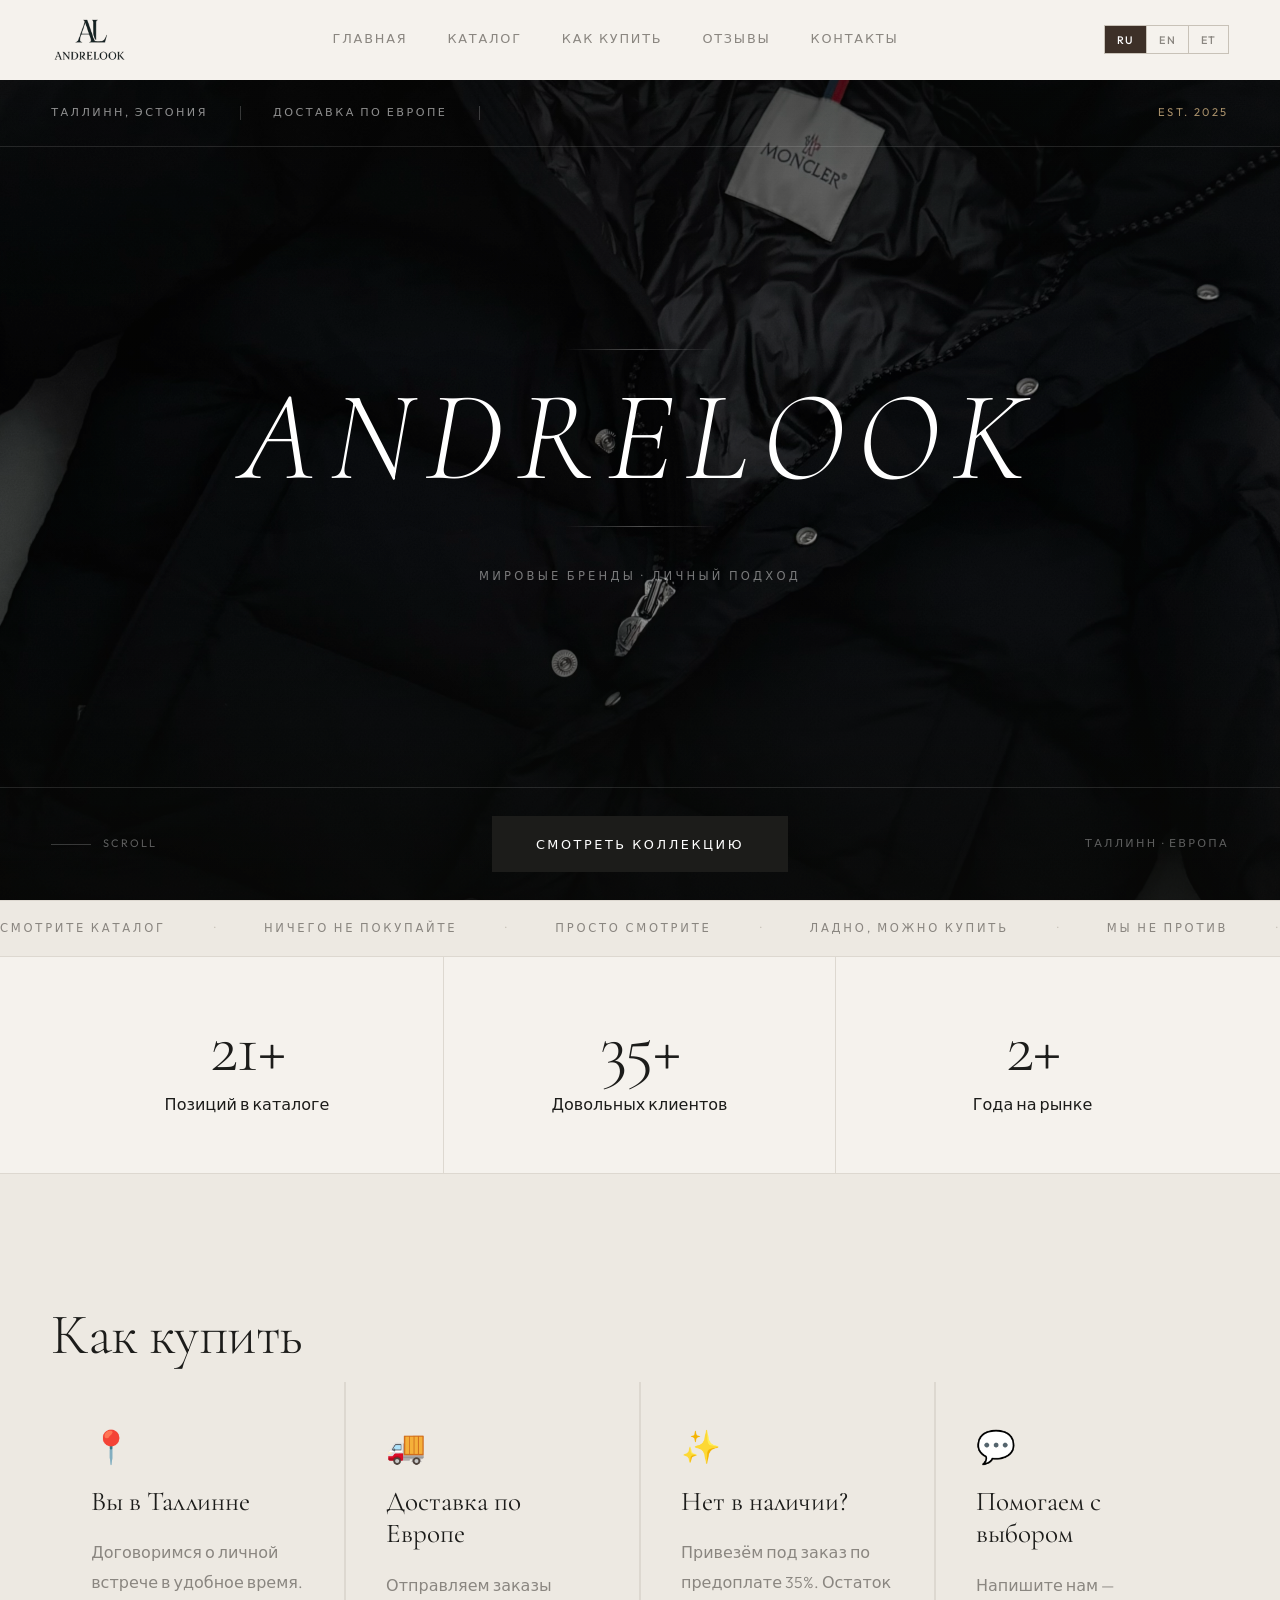
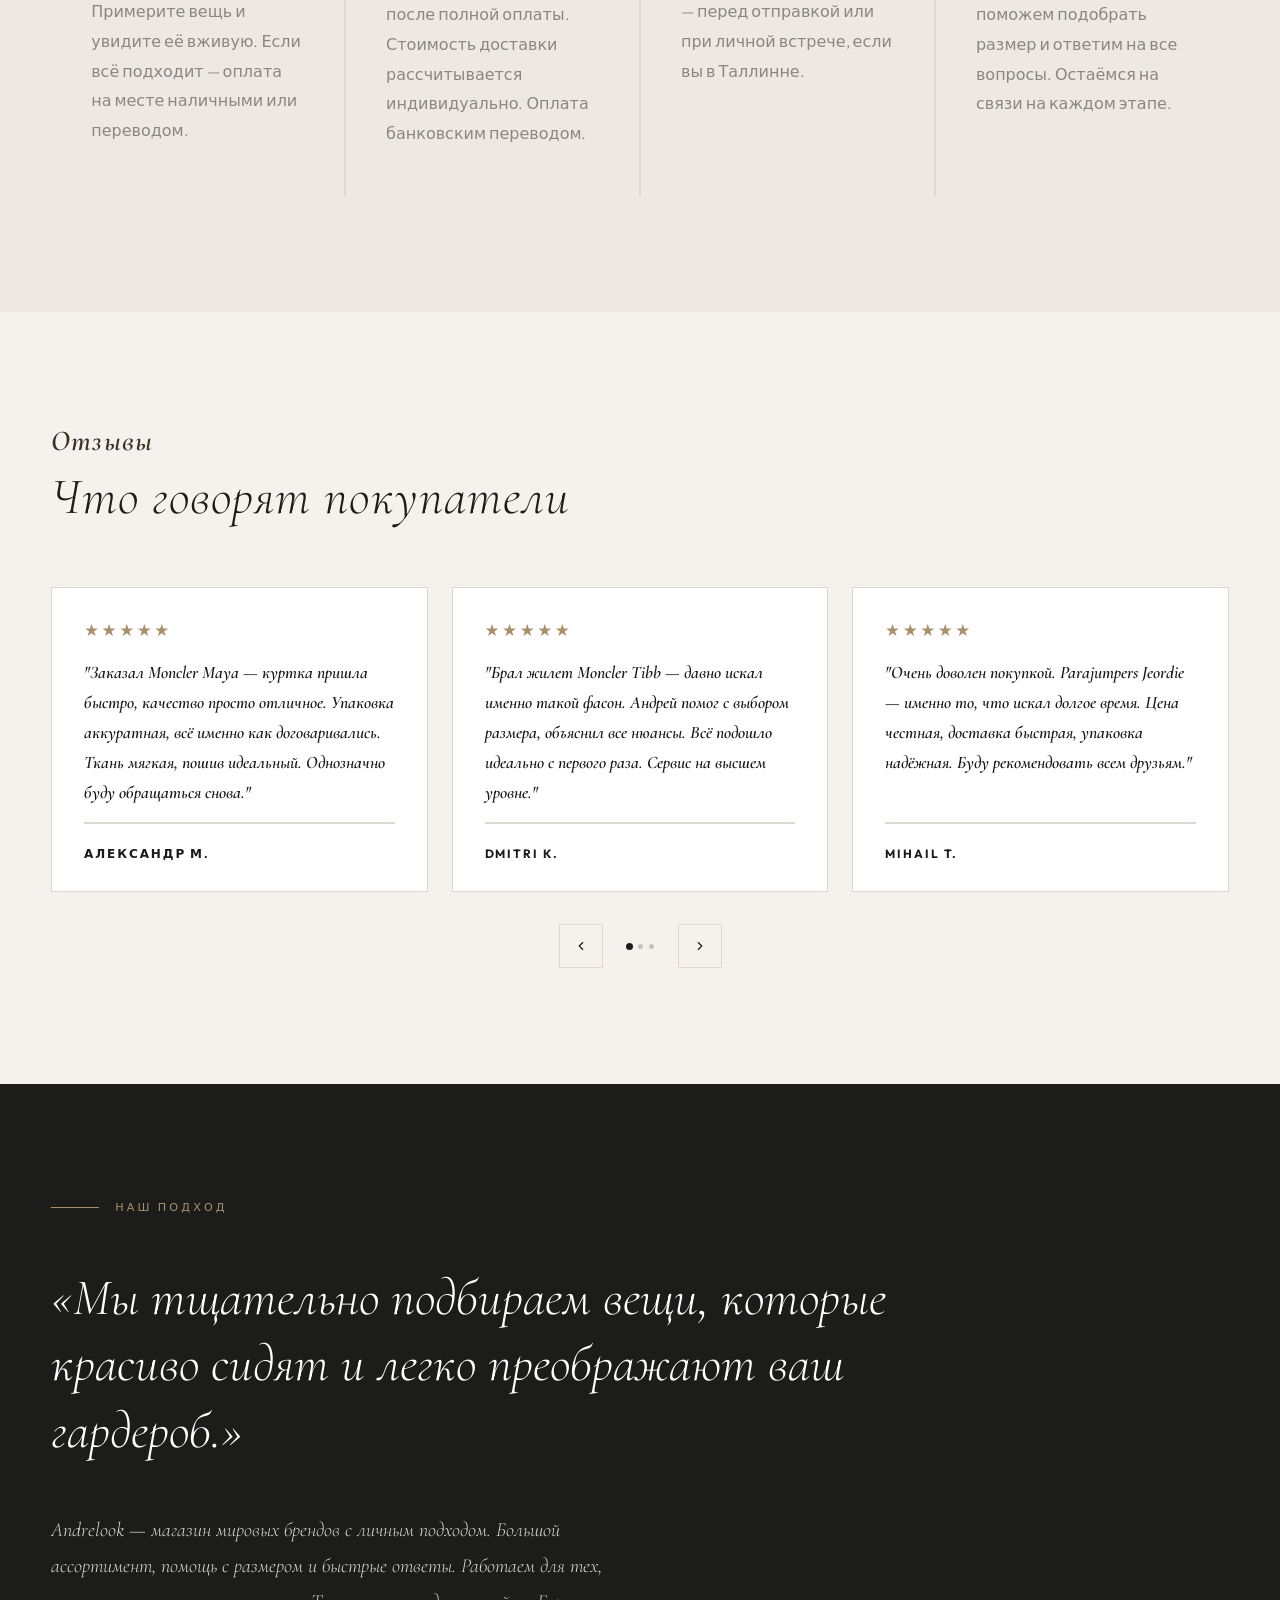
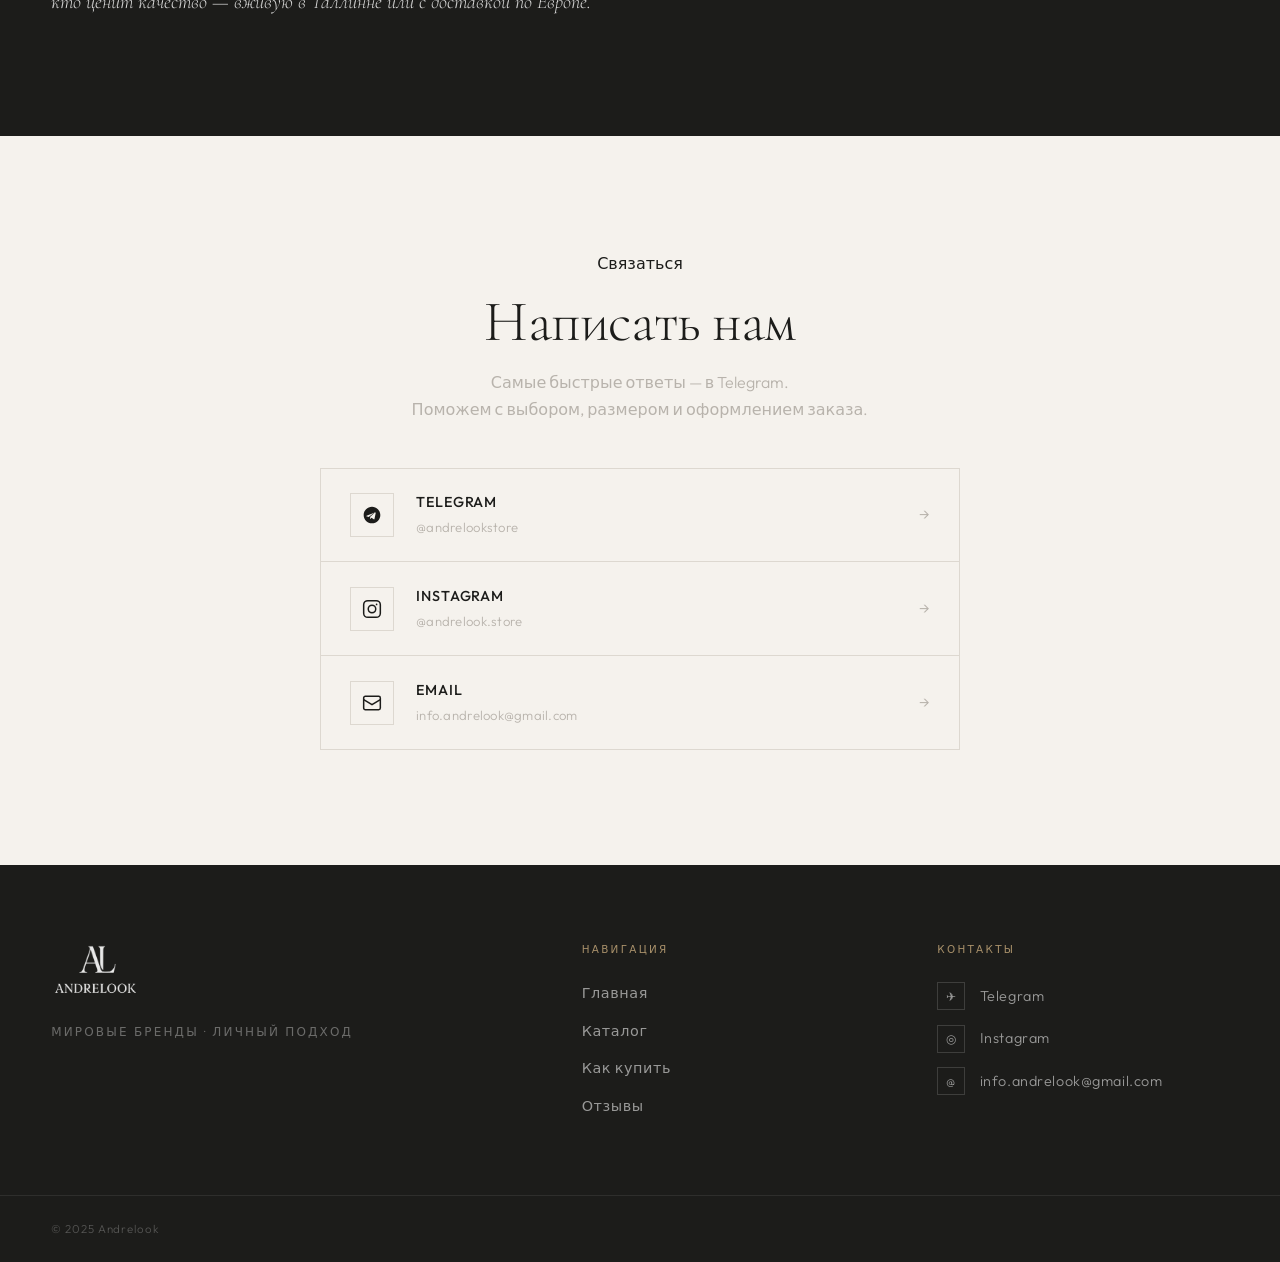
==== commit bca38a14: "Update index.html" ====
--- a/index.html
+++ b/index.html
@@ -345,7 +345,11 @@
 
     <div class="footer-bottom">
       <div class="container footer-bottom-inner">
-        <span class="footer-copy" data-i18n="f
+        <span class="footer-copy" data-i18n="footer_copy">© 2025 Andrelook · Таллинн</span>
+      </div>
+    </div>
+  </footer>
+
   <script src="js/main.js"></script>
 </body>
 </html>
--- a/css/style.css
+++ b/css/style.css
@@ -1488,3 +1488,97 @@
   background: transparent;
   transition: border-color 0.2s, background 0.2s;
 }
+
+/* ══════════════════════════════════════════════
+   CONTACT CARDS
+   ══════════════════════════════════════════════ */
+.contact-section { background: var(--bg); }
+
+.contact-section .contact-inner {
+  max-width: 640px;
+  margin: 0 auto;
+  text-align: center;
+}
+
+.contact-sub {
+  color: var(--text-light);
+  font-size: 1rem;
+  line-height: 1.7;
+  margin-bottom: 2.8rem;
+}
+
+.contact-cards {
+  display: flex;
+  flex-direction: column;
+  gap: 1px;
+  border: 1px solid var(--border);
+  overflow: hidden;
+}
+
+.contact-card {
+  display: flex;
+  align-items: center;
+  gap: 1.4rem;
+  padding: 1.4rem 1.8rem;
+  background: var(--bg);
+  text-decoration: none;
+  color: var(--text);
+  transition: background 0.2s;
+  border-bottom: 1px solid var(--border);
+  text-align: left;
+}
+.contact-card:last-child { border-bottom: none; }
+.contact-card:hover { background: var(--surface); }
+
+.contact-card__icon {
+  width: 44px;
+  height: 44px;
+  border: 1px solid var(--border);
+  display: flex;
+  align-items: center;
+  justify-content: center;
+  flex-shrink: 0;
+  color: var(--accent);
+  transition: background 0.2s, color 0.2s;
+}
+.contact-card__icon svg {
+  width: 20px;
+  height: 20px;
+}
+.contact-card:hover .contact-card__icon {
+  background: var(--accent);
+  color: var(--bg);
+  border-color: var(--accent);
+}
+
+.contact-card__body {
+  flex: 1;
+  display: flex;
+  flex-direction: column;
+  gap: 0.2rem;
+}
+.contact-card__name {
+  font-size: 0.9rem;
+  font-weight: 500;
+  letter-spacing: 0.06em;
+  text-transform: uppercase;
+}
+.contact-card__handle {
+  font-size: 0.82rem;
+  color: var(--text-light);
+  letter-spacing: 0.02em;
+}
+
+.contact-card__arrow {
+  font-size: 1rem;
+  color: var(--text-light);
+  transition: transform 0.2s, color 0.2s;
+}
+.contact-card:hover .contact-card__arrow {
+  transform: translateX(4px);
+  color: var(--accent);
+}
+
+@media (max-width: 600px) {
+  .contact-card { padding: 1.2rem 1.2rem; gap: 1rem; }
+}
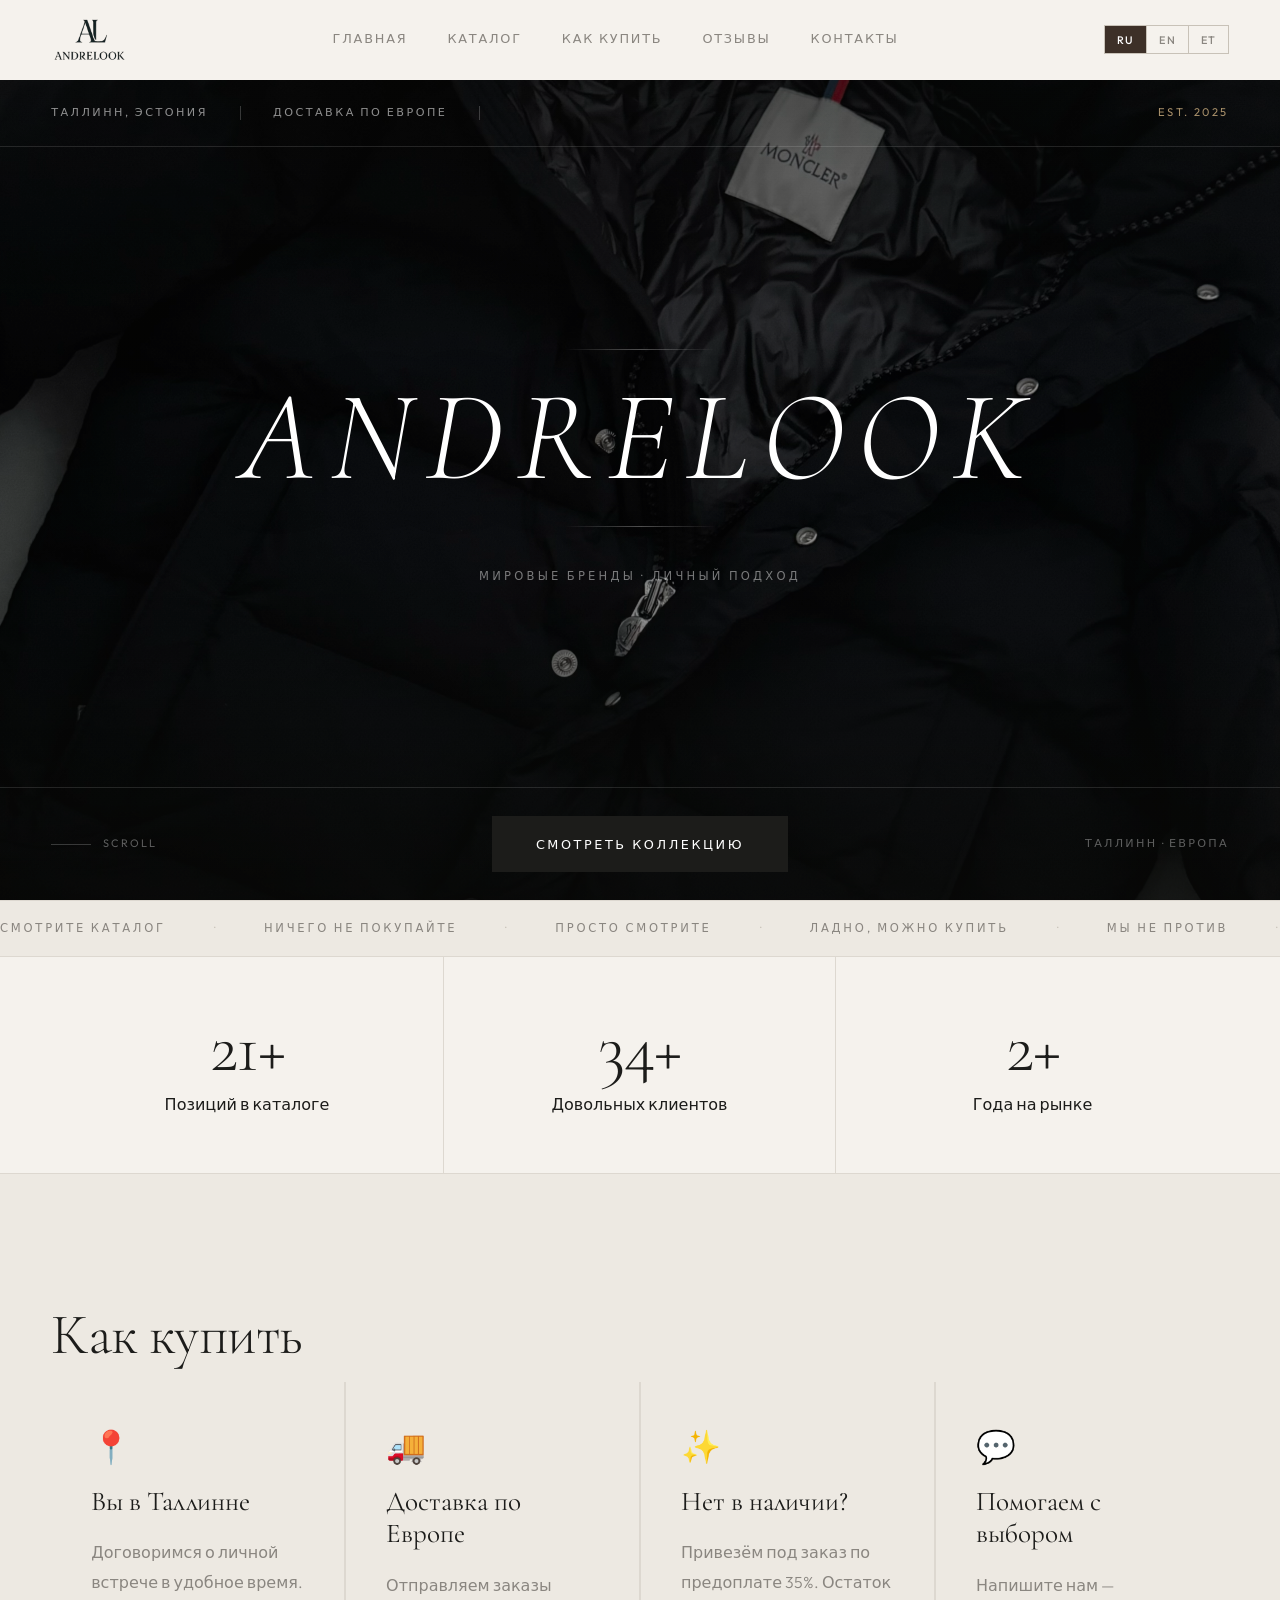
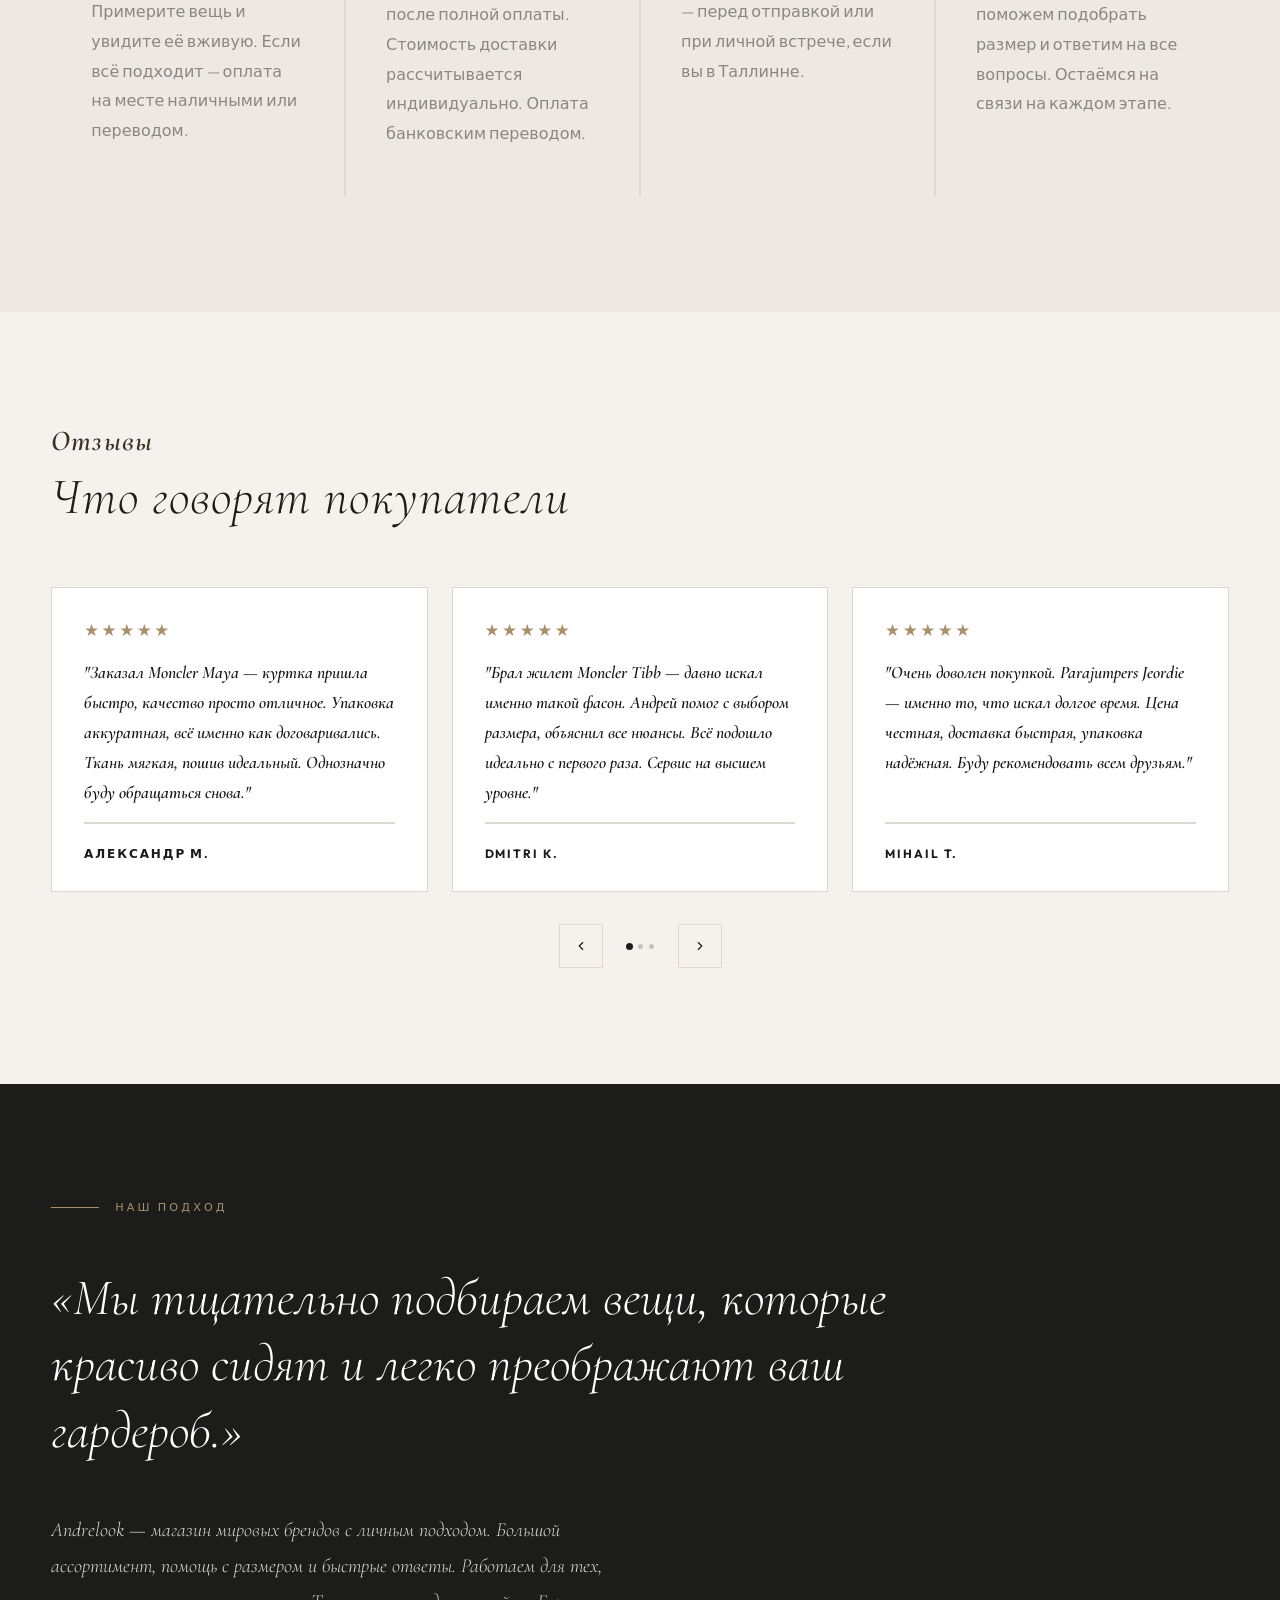
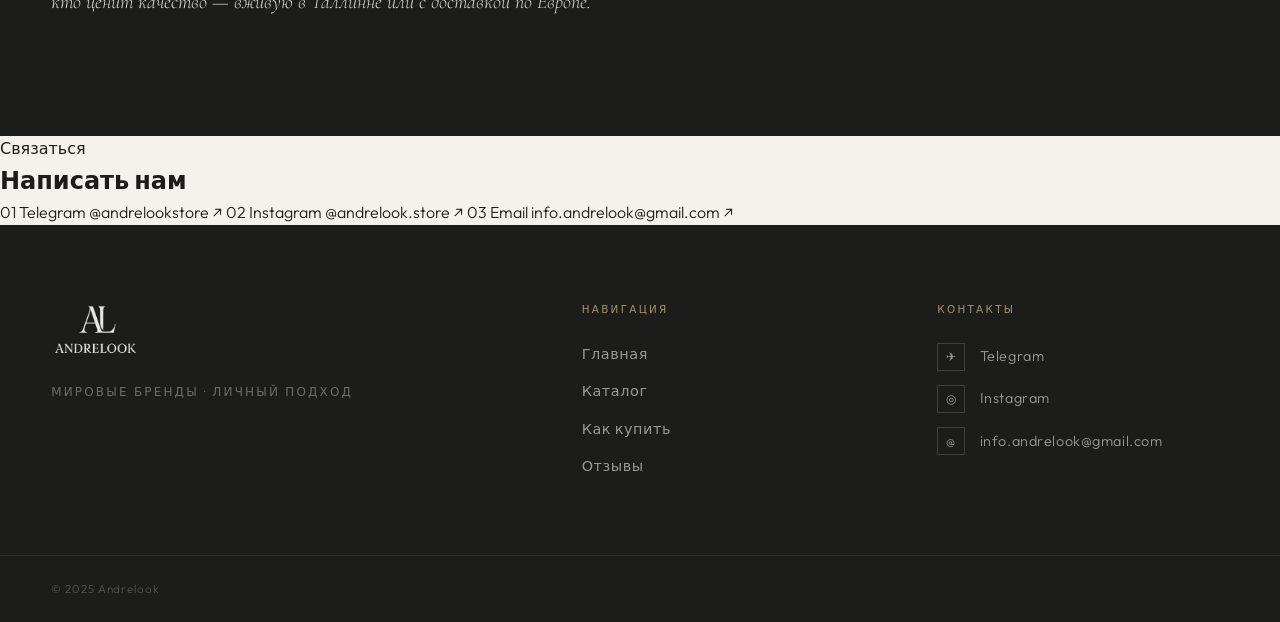
==== commit 7b2e1565: "Update index.html" ====
--- a/index.html
+++ b/index.html
@@ -253,44 +253,31 @@
     </section>
 
     <!-- ══ CONTACT ════════════════════════════════ -->
-    <section class="section contact-section" id="contact">
-      <div class="container">
-        <div class="contact-inner reveal">
-          <p class="section-kicker" data-i18n="contact_kicker">Связаться</p>
-          <h2 class="section-title" data-i18n="contact_title">Написать нам</h2>
-          <p class="contact-sub" data-i18n="contact_sub">Самые быстрые ответы — в Telegram.<br>Поможем с выбором, размером и оформлением заказа.</p>
-          <div class="contact-cards">
-            <a href="https://t.me/andrelookstore" class="contact-card" target="_blank" rel="noopener">
-              <div class="contact-card__icon">
-                <svg viewBox="0 0 24 24" fill="none" xmlns="http://www.w3.org/2000/svg"><path d="M12 2C6.48 2 2 6.48 2 12s4.48 10 10 10 10-4.48 10-10S17.52 2 12 2zm4.64 6.8l-1.68 7.92c-.12.56-.46.7-.93.44l-2.58-1.9-1.24 1.2c-.14.14-.26.26-.52.26l.18-2.62 4.74-4.28c.2-.18-.05-.28-.32-.1L7.9 14.4l-2.54-.8c-.55-.17-.56-.55.12-.82l9.92-3.82c.46-.17.86.11.24.84z" fill="currentColor"/></svg>
-              </div>
-              <div class="contact-card__body">
-                <span class="contact-card__name">Telegram</span>
-                <span class="contact-card__handle">@andrelookstore</span>
-              </div>
-              <div class="contact-card__arrow">→</div>
-            </a>
-            <a href="https://www.instagram.com/andrelook.store/" class="contact-card" target="_blank" rel="noopener">
-              <div class="contact-card__icon">
-                <svg viewBox="0 0 24 24" fill="none" xmlns="http://www.w3.org/2000/svg"><rect x="2" y="2" width="20" height="20" rx="5" stroke="currentColor" stroke-width="1.8"/><circle cx="12" cy="12" r="4.5" stroke="currentColor" stroke-width="1.8"/><circle cx="17.5" cy="6.5" r="1" fill="currentColor"/></svg>
-              </div>
-              <div class="contact-card__body">
-                <span class="contact-card__name">Instagram</span>
-                <span class="contact-card__handle">@andrelook.store</span>
-              </div>
-              <div class="contact-card__arrow">→</div>
-            </a>
-            <a href="mailto:info.andrelook@gmail.com" class="contact-card">
-              <div class="contact-card__icon">
-                <svg viewBox="0 0 24 24" fill="none" xmlns="http://www.w3.org/2000/svg"><rect x="2" y="4" width="20" height="16" rx="2" stroke="currentColor" stroke-width="1.8"/><path d="M2 8l10 6 10-6" stroke="currentColor" stroke-width="1.8"/></svg>
-              </div>
-              <div class="contact-card__body">
-                <span class="contact-card__name">Email</span>
-                <span class="contact-card__handle">info.andrelook@gmail.com</span>
-              </div>
-              <div class="contact-card__arrow">→</div>
-            </a>
-          </div>
+    <section class="contact-section" id="contact">
+      <div class="contact-section__inner">
+        <div class="contact-section__header reveal">
+          <p class="contact-section__kicker" data-i18n="contact_kicker">Связаться</p>
+          <h2 class="contact-section__title" data-i18n="contact_title">Написать нам</h2>
+        </div>
+        <div class="contact-section__links reveal">
+          <a href="https://t.me/andrelookstore" class="contact-row" target="_blank" rel="noopener">
+            <span class="contact-row__num">01</span>
+            <span class="contact-row__name">Telegram</span>
+            <span class="contact-row__handle">@andrelookstore</span>
+            <span class="contact-row__arrow">↗</span>
+          </a>
+          <a href="https://www.instagram.com/andrelook.store/" class="contact-row" target="_blank" rel="noopener">
+            <span class="contact-row__num">02</span>
+            <span class="contact-row__name">Instagram</span>
+            <span class="contact-row__handle">@andrelook.store</span>
+            <span class="contact-row__arrow">↗</span>
+          </a>
+          <a href="mailto:info.andrelook@gmail.com" class="contact-row">
+            <span class="contact-row__num">03</span>
+            <span class="contact-row__name">Email</span>
+            <span class="contact-row__handle">info.andrelook@gmail.com</span>
+            <span class="contact-row__arrow">↗</span>
+          </a>
         </div>
       </div>
     </section>
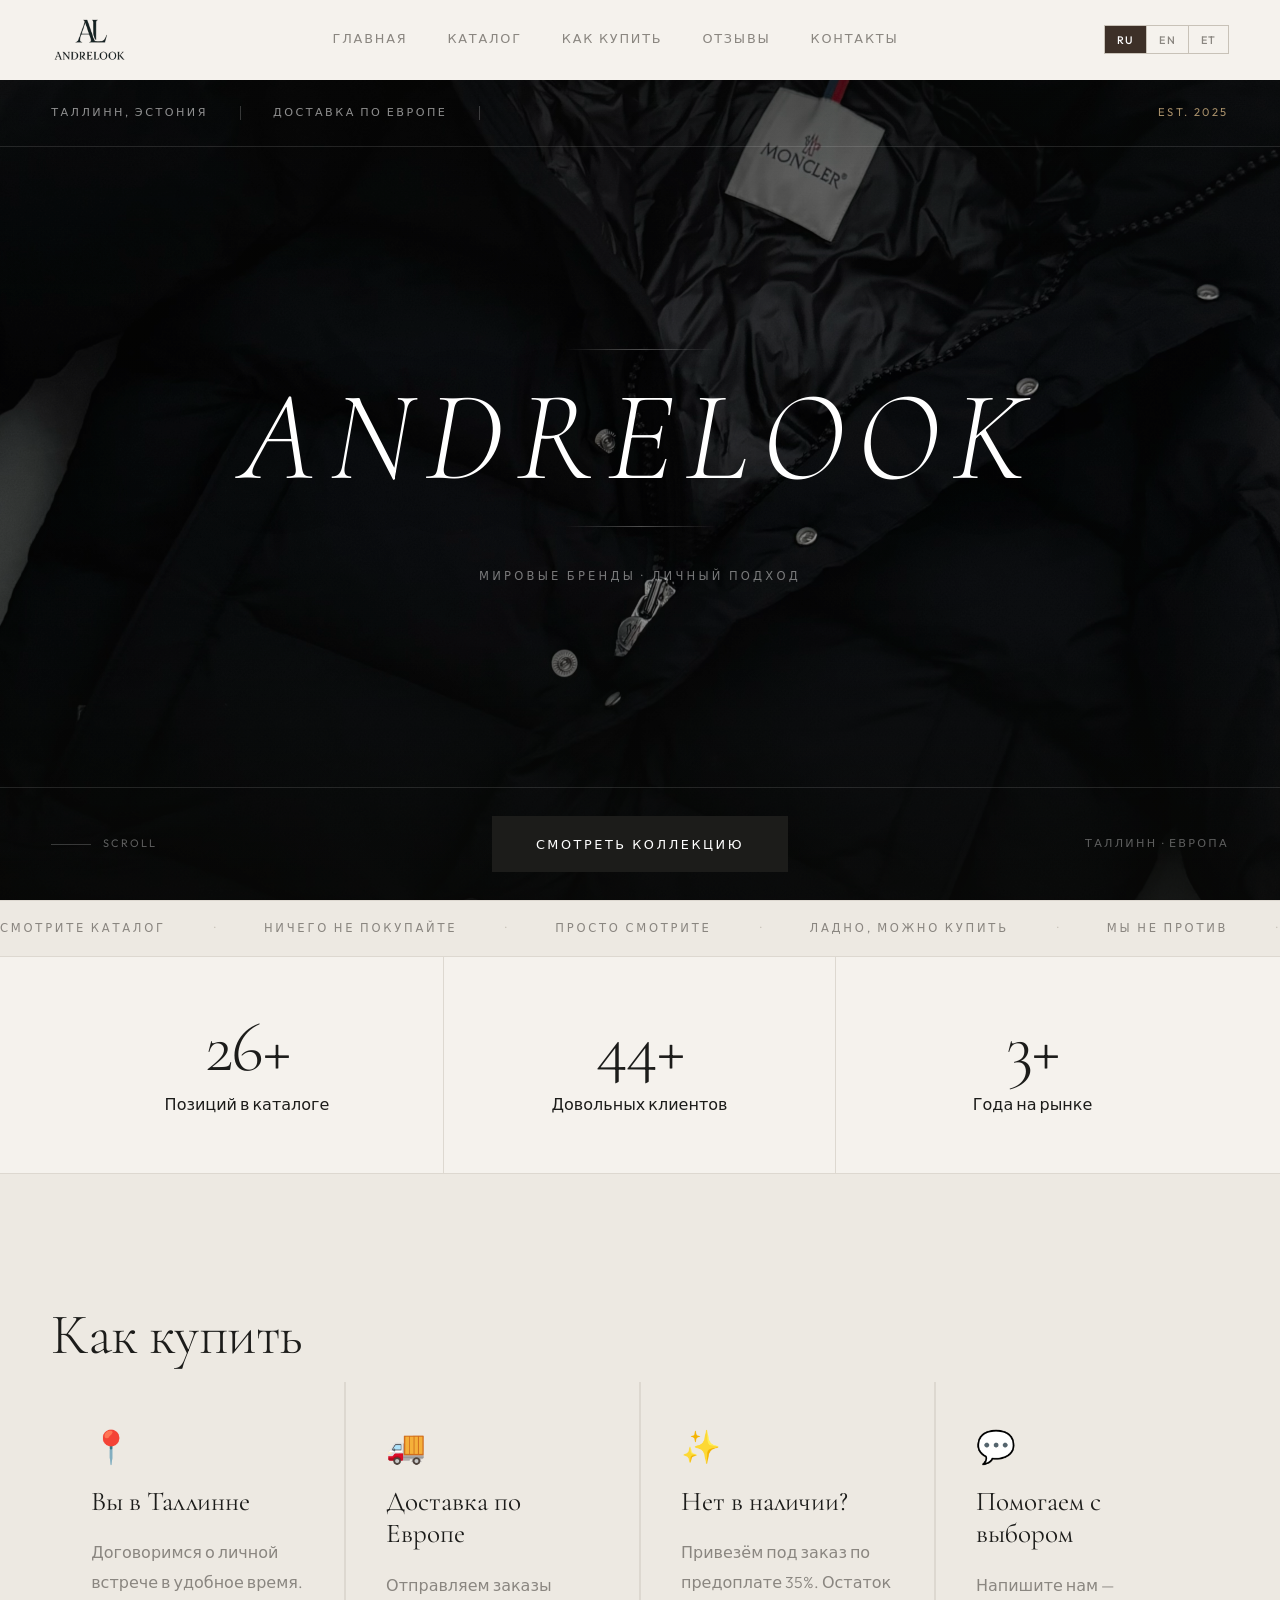
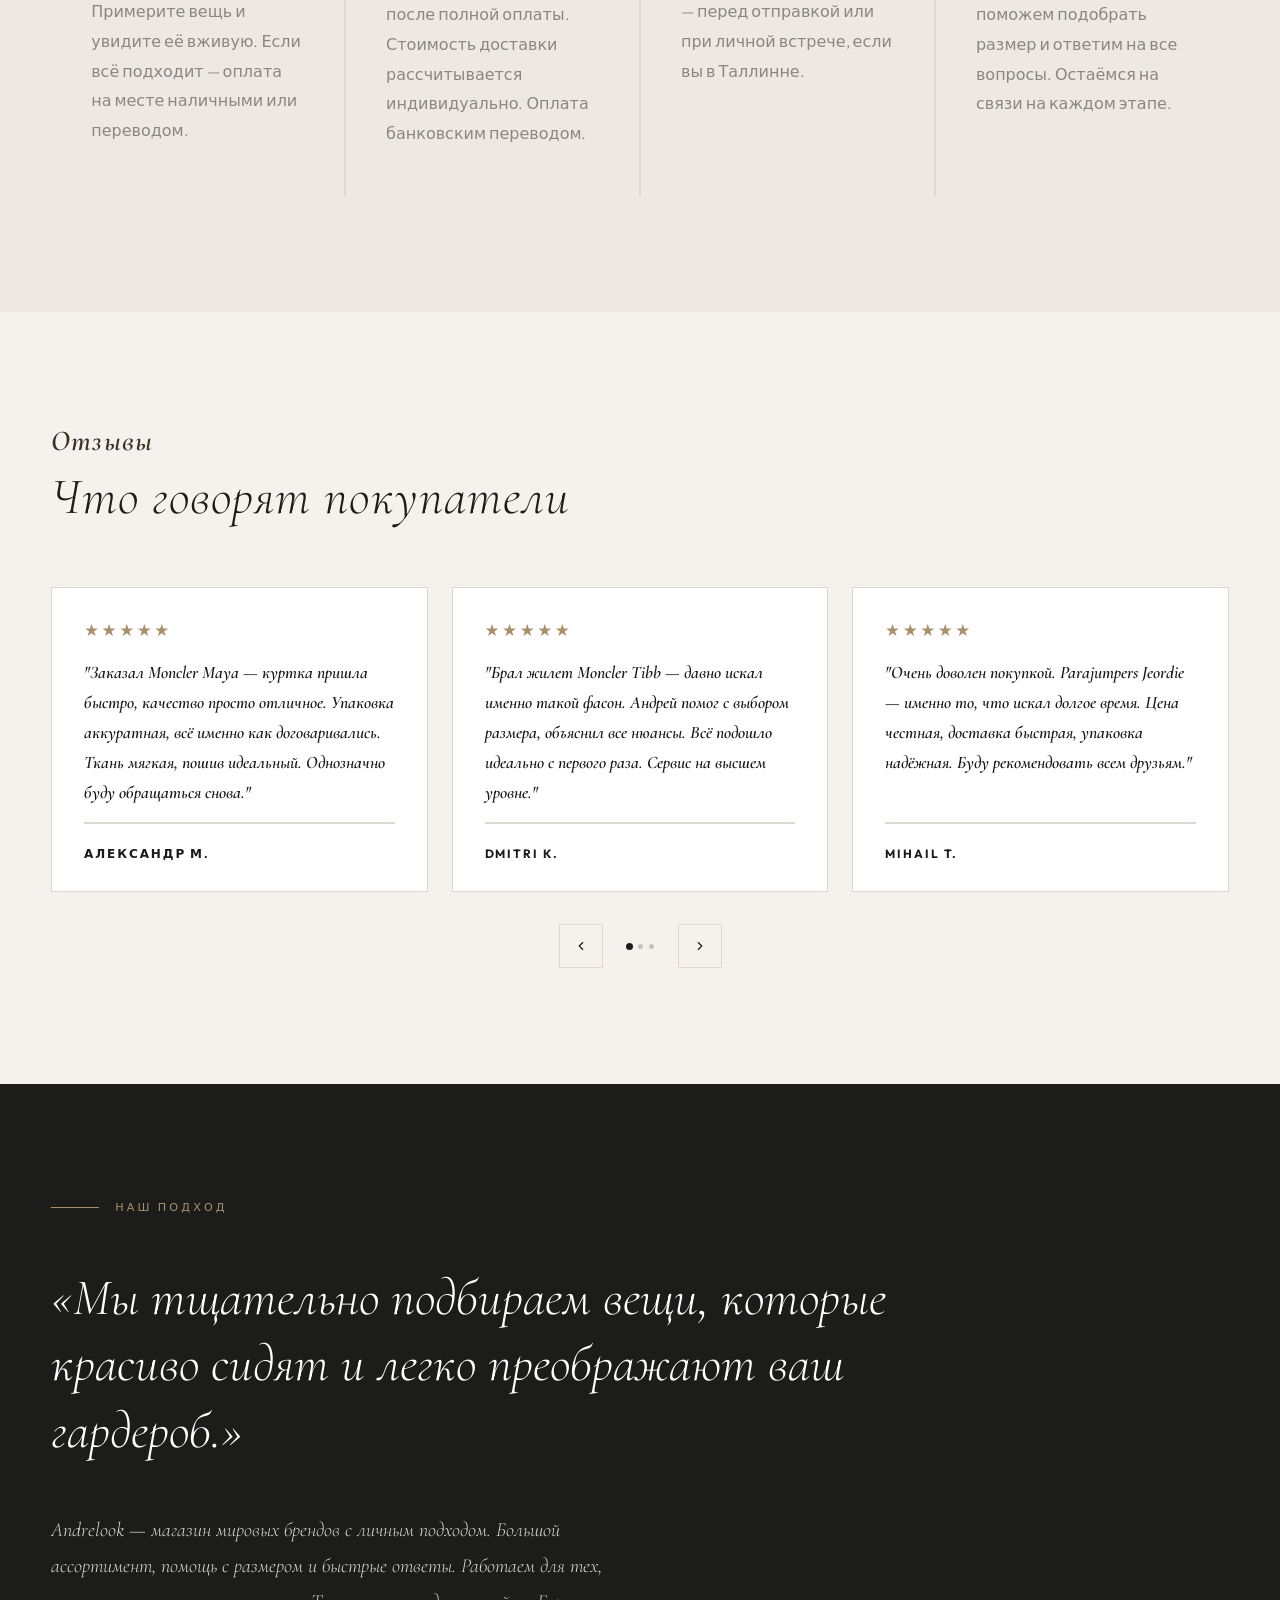
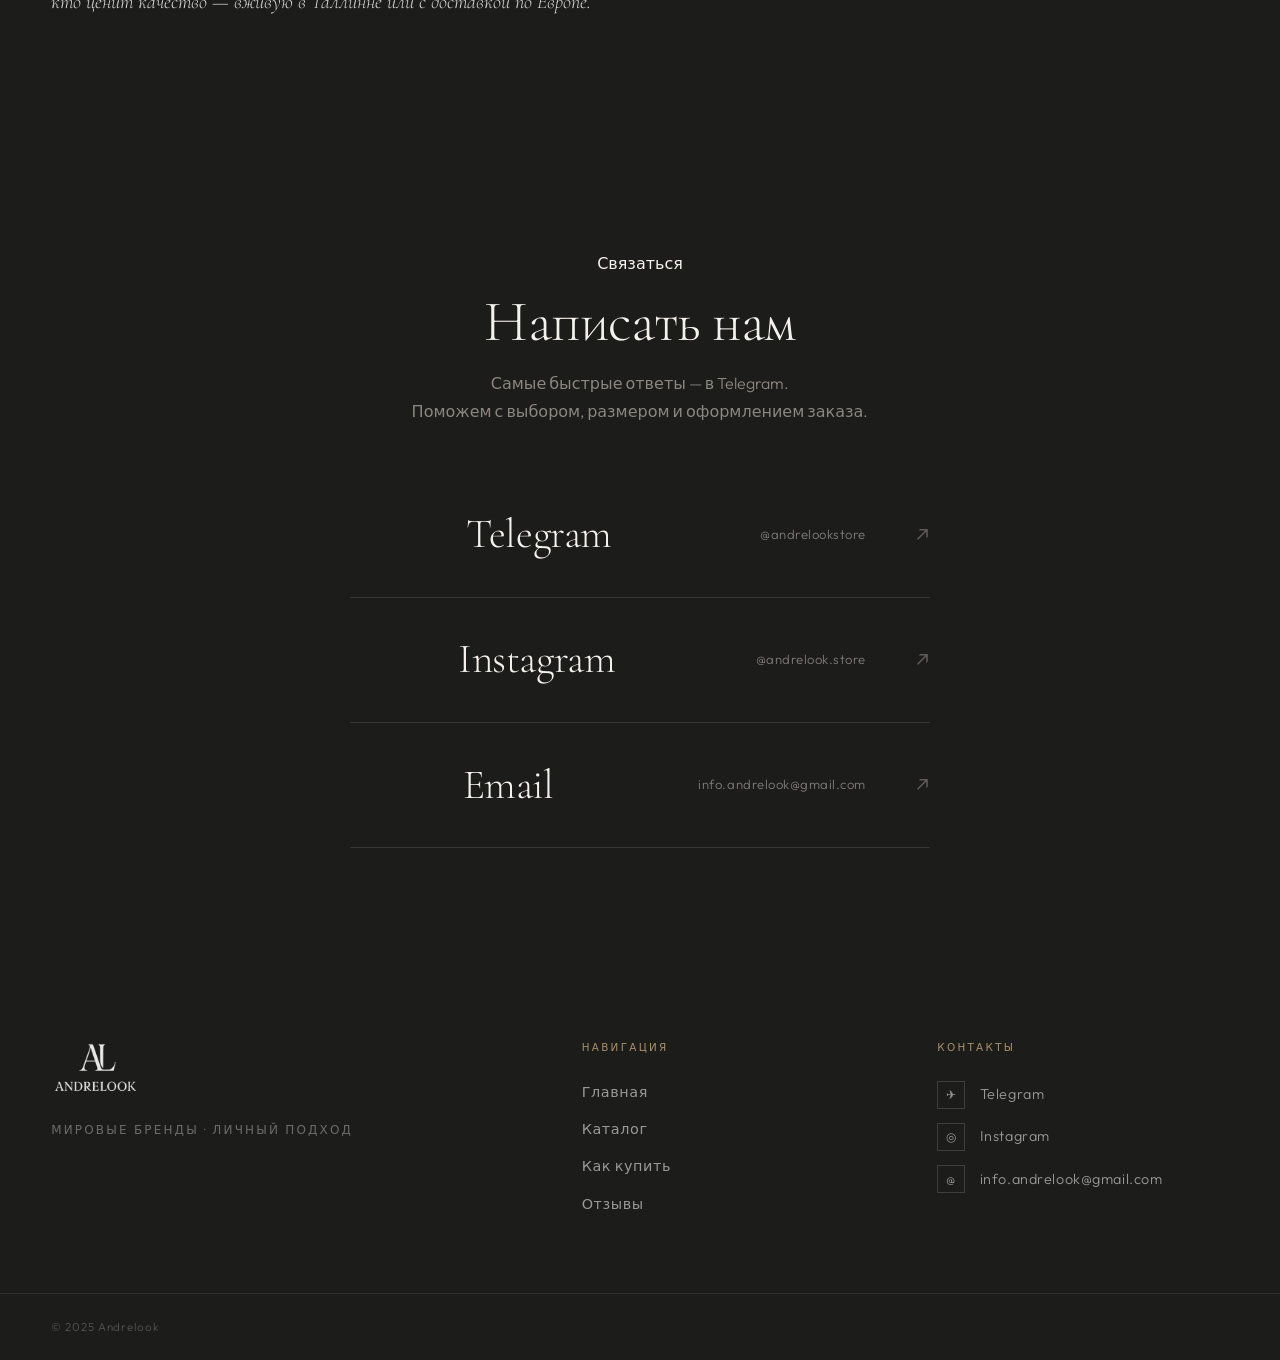
==== commit 864e5bd0: "Update index.html" ====
--- a/index.html
+++ b/index.html
@@ -253,31 +253,29 @@
     </section>
 
     <!-- ══ CONTACT ════════════════════════════════ -->
-    <section class="contact-section" id="contact">
-      <div class="contact-section__inner">
-        <div class="contact-section__header reveal">
-          <p class="contact-section__kicker" data-i18n="contact_kicker">Связаться</p>
-          <h2 class="contact-section__title" data-i18n="contact_title">Написать нам</h2>
-        </div>
-        <div class="contact-section__links reveal">
-          <a href="https://t.me/andrelookstore" class="contact-row" target="_blank" rel="noopener">
-            <span class="contact-row__num">01</span>
-            <span class="contact-row__name">Telegram</span>
-            <span class="contact-row__handle">@andrelookstore</span>
-            <span class="contact-row__arrow">↗</span>
-          </a>
-          <a href="https://www.instagram.com/andrelook.store/" class="contact-row" target="_blank" rel="noopener">
-            <span class="contact-row__num">02</span>
-            <span class="contact-row__name">Instagram</span>
-            <span class="contact-row__handle">@andrelook.store</span>
-            <span class="contact-row__arrow">↗</span>
-          </a>
-          <a href="mailto:info.andrelook@gmail.com" class="contact-row">
-            <span class="contact-row__num">03</span>
-            <span class="contact-row__name">Email</span>
-            <span class="contact-row__handle">info.andrelook@gmail.com</span>
-            <span class="contact-row__arrow">↗</span>
-          </a>
+    <section class="section contact-section" id="contact">
+      <div class="container">
+        <div class="contact-inner reveal">
+          <p class="section-kicker" data-i18n="contact_kicker">Связаться</p>
+          <h2 class="section-title" data-i18n="contact_title">Написать нам</h2>
+          <p class="contact-sub" data-i18n="contact_sub">Самые быстрые ответы — в Telegram.<br>Поможем с выбором, размером и оформлением заказа.</p>
+          <div class="contact-rows">
+            <a href="https://t.me/andrelookstore" class="contact-row" target="_blank" rel="noopener">
+              <span class="contact-row__name">Telegram</span>
+              <span class="contact-row__handle">@andrelookstore</span>
+              <span class="contact-row__arrow">↗</span>
+            </a>
+            <a href="https://www.instagram.com/andrelook.store/" class="contact-row" target="_blank" rel="noopener">
+              <span class="contact-row__name">Instagram</span>
+              <span class="contact-row__handle">@andrelook.store</span>
+              <span class="contact-row__arrow">↗</span>
+            </a>
+            <a href="mailto:info.andrelook@gmail.com" class="contact-row">
+              <span class="contact-row__name">Email</span>
+              <span class="contact-row__handle">info.andrelook@gmail.com</span>
+              <span class="contact-row__arrow">↗</span>
+            </a>
+          </div>
         </div>
       </div>
     </section>
--- a/css/style.css
+++ b/css/style.css
@@ -1489,96 +1489,118 @@
   transition: border-color 0.2s, background 0.2s;
 }
 
-/* ══════════════════════════════════════════════
-   CONTACT CARDS
-   ══════════════════════════════════════════════ */
-.contact-section { background: var(--bg); }
-
-.contact-section .contact-inner {
-  max-width: 640px;
+
+
+/* ══════════════════════════════════════════════
+   CONTACT SECTION — EDITORIAL
+   ══════════════════════════════════════════════ */
+.contact-section {
+  background: var(--bg-dark);
+  color: #F5F2ED;
+  overflow: hidden;
+}
+
+.contact-section__inner {
+  max-width: 1200px;
   margin: 0 auto;
-  text-align: center;
-}
-
-.contact-sub {
-  color: var(--text-light);
-  font-size: 1rem;
-  line-height: 1.7;
-  margin-bottom: 2.8rem;
-}
-
-.contact-cards {
-  display: flex;
-  flex-direction: column;
-  gap: 1px;
-  border: 1px solid var(--border);
+  padding: 6rem 2.5rem;
+}
+
+.contact-section__header {
+  margin-bottom: 4rem;
+}
+
+.contact-section__kicker {
+  font-size: 0.68rem;
+  letter-spacing: 0.22em;
+  text-transform: uppercase;
+  color: rgba(245,242,237,0.4);
+  margin-bottom: 1rem;
+  font-family: var(--font-sans);
+}
+
+.contact-section__title {
+  font-family: var(--font-serif);
+  font-size: clamp(2.8rem, 6vw, 5rem);
+  font-weight: 300;
+  line-height: 1.05;
+  letter-spacing: -0.02em;
+  color: #F5F2ED;
+}
+
+.contact-section__links {
+  border-top: 1px solid rgba(245,242,237,0.12);
+}
+
+.contact-row {
+  display: flex;
+  align-items: center;
+  gap: 2rem;
+  padding: 1.8rem 0;
+  border-bottom: 1px solid rgba(245,242,237,0.12);
+  text-decoration: none;
+  color: #F5F2ED;
+  transition: background 0.25s;
+  position: relative;
   overflow: hidden;
 }
 
-.contact-card {
-  display: flex;
-  align-items: center;
-  gap: 1.4rem;
-  padding: 1.4rem 1.8rem;
-  background: var(--bg);
-  text-decoration: none;
-  color: var(--text);
-  transition: background 0.2s;
-  border-bottom: 1px solid var(--border);
-  text-align: left;
-}
-.contact-card:last-child { border-bottom: none; }
-.contact-card:hover { background: var(--surface); }
-
-.contact-card__icon {
-  width: 44px;
-  height: 44px;
-  border: 1px solid var(--border);
-  display: flex;
-  align-items: center;
-  justify-content: center;
+.contact-row::before {
+  content: '';
+  position: absolute;
+  inset: 0;
+  background: rgba(245,242,237,0.04);
+  transform: translateX(-100%);
+  transition: transform 0.35s cubic-bezier(.4,0,.2,1);
+}
+.contact-row:hover::before { transform: translateX(0); }
+
+.contact-row__num {
+  font-size: 0.68rem;
+  letter-spacing: 0.14em;
+  color: rgba(245,242,237,0.3);
+  width: 2.5rem;
   flex-shrink: 0;
-  color: var(--accent);
-  transition: background 0.2s, color 0.2s;
-}
-.contact-card__icon svg {
-  width: 20px;
-  height: 20px;
-}
-.contact-card:hover .contact-card__icon {
-  background: var(--accent);
-  color: var(--bg);
-  border-color: var(--accent);
-}
-
-.contact-card__body {
+  font-family: var(--font-sans);
+}
+
+.contact-row__name {
+  font-family: var(--font-serif);
+  font-size: clamp(1.6rem, 3.5vw, 2.6rem);
+  font-weight: 300;
+  letter-spacing: -0.01em;
   flex: 1;
-  display: flex;
-  flex-direction: column;
-  gap: 0.2rem;
-}
-.contact-card__name {
-  font-size: 0.9rem;
-  font-weight: 500;
-  letter-spacing: 0.06em;
-  text-transform: uppercase;
-}
-.contact-card__handle {
+  transition: letter-spacing 0.3s;
+}
+.contact-row:hover .contact-row__name {
+  letter-spacing: 0.02em;
+}
+
+.contact-row__handle {
   font-size: 0.82rem;
-  color: var(--text-light);
-  letter-spacing: 0.02em;
-}
-
-.contact-card__arrow {
-  font-size: 1rem;
-  color: var(--text-light);
-  transition: transform 0.2s, color 0.2s;
-}
-.contact-card:hover .contact-card__arrow {
-  transform: translateX(4px);
-  color: var(--accent);
+  color: rgba(245,242,237,0.45);
+  letter-spacing: 0.04em;
+  font-family: var(--font-sans);
+  font-weight: 300;
+  flex-shrink: 0;
+}
+
+.contact-row__arrow {
+  font-size: 1.4rem;
+  color: rgba(245,242,237,0.3);
+  transition: transform 0.3s, color 0.3s;
+  flex-shrink: 0;
+  width: 2rem;
+  text-align: right;
+}
+.contact-row:hover .contact-row__arrow {
+  transform: translate(3px, -3px);
+  color: #F5F2ED;
 }
 
 @media (max-width: 600px) {
-  .contact-card { padding: 1.2rem 1.2rem; gap: 1rem; }
-}
+  .contact-section__inner { padding: 4rem 1.4rem; }
+  .contact-row { gap: 1rem; padding: 1.4rem 0; }
+  .contact-row__handle { display: none; }
+  .contact-row__name { font-size: 1.8rem; }
+}
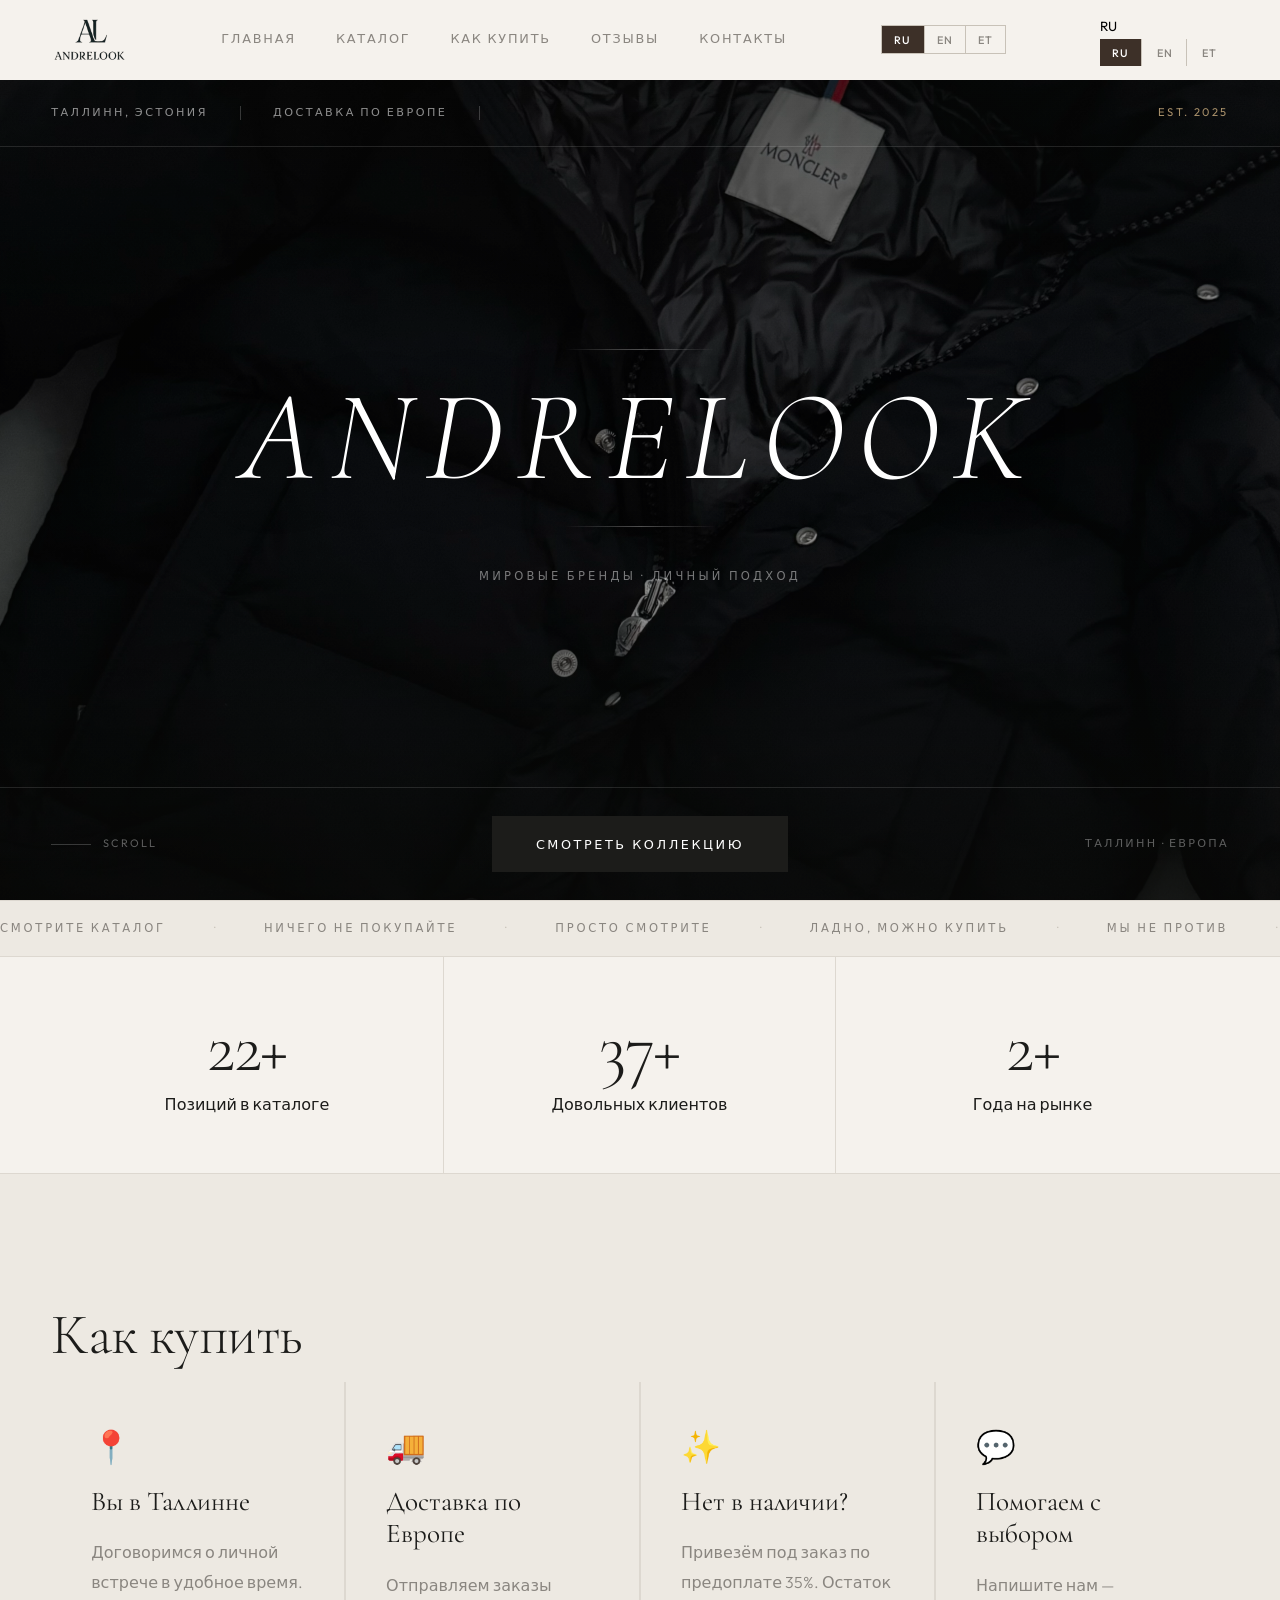
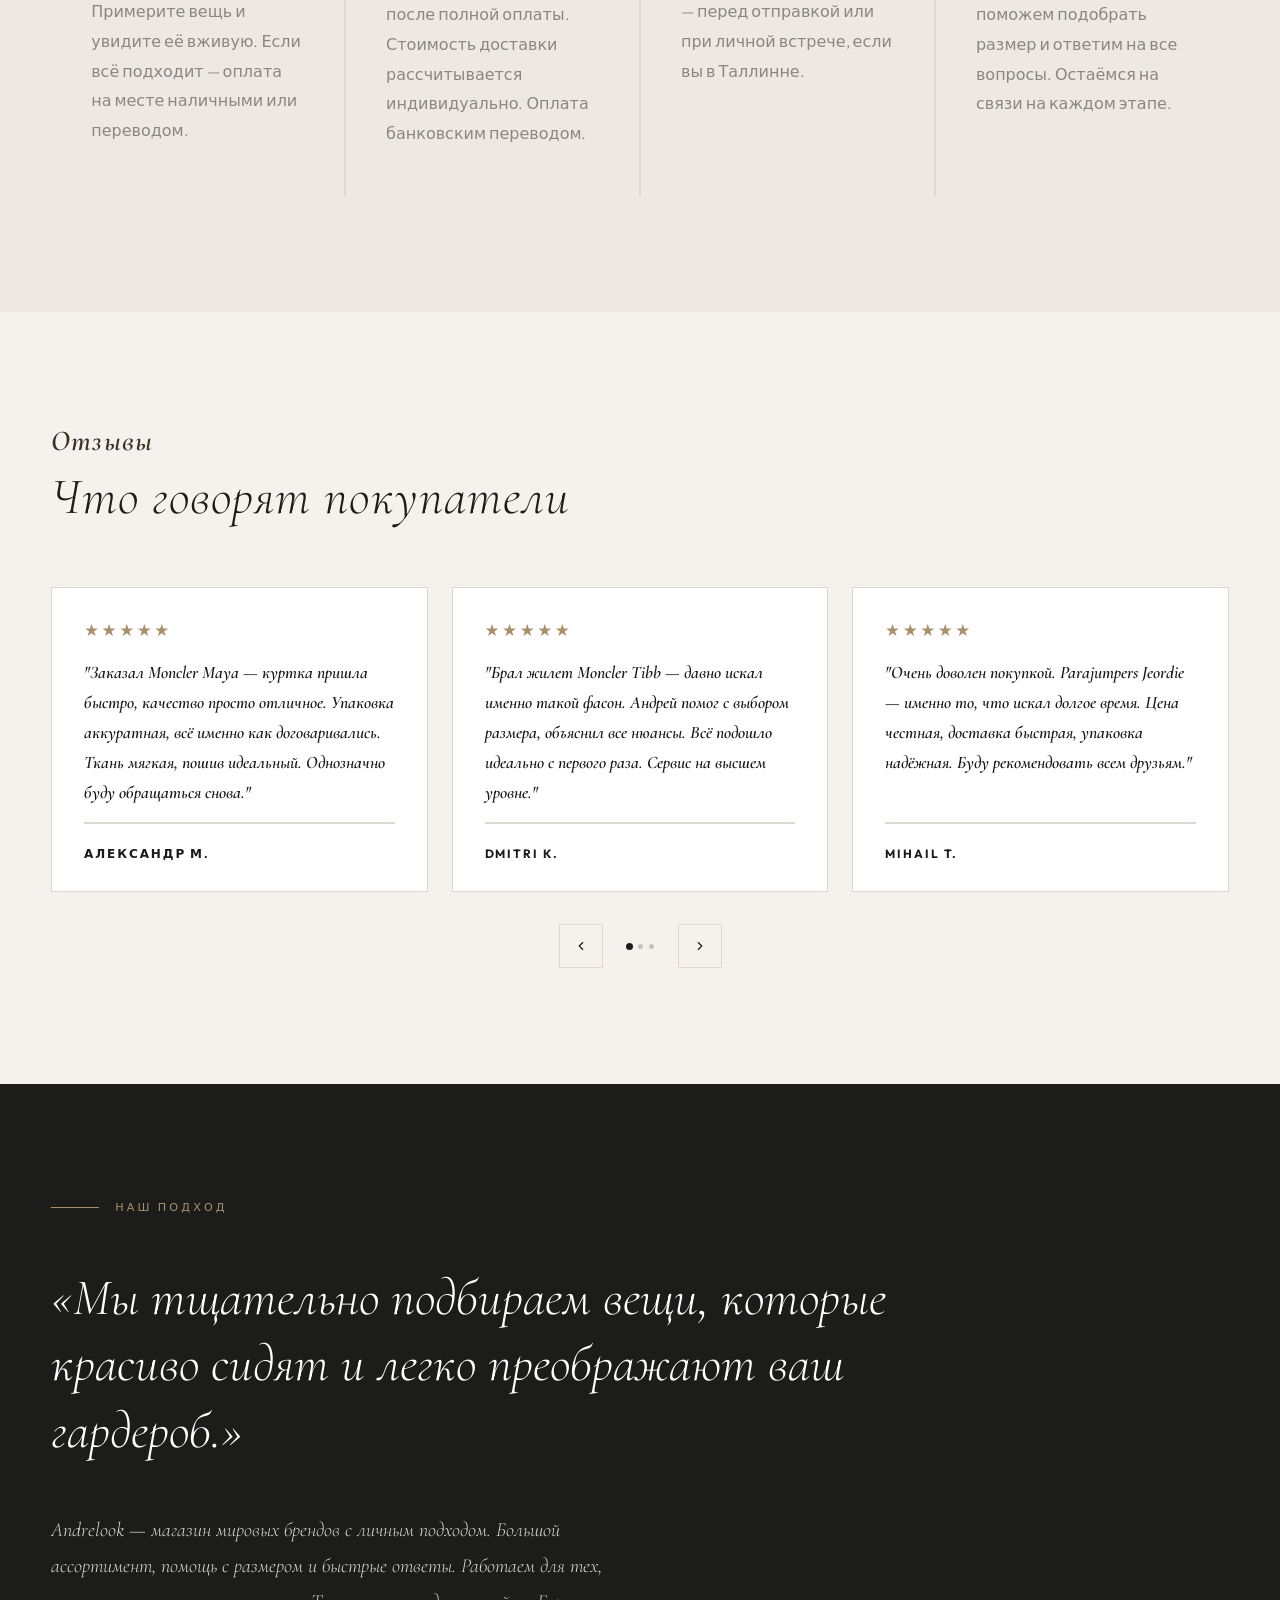
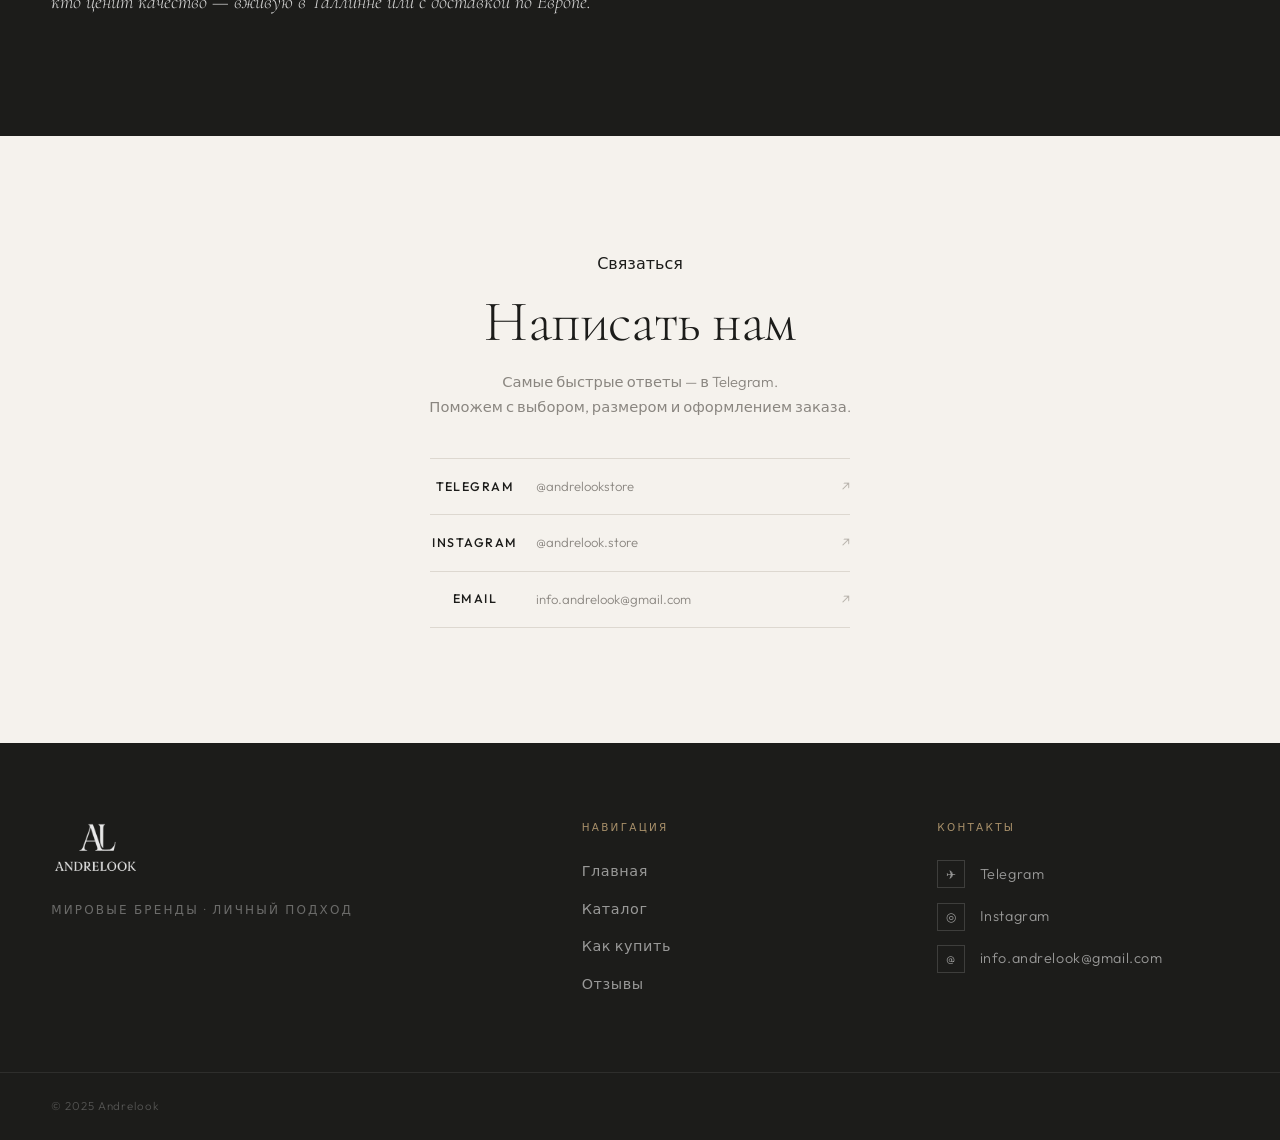
==== commit 784177de: "Update index.html" ====
--- a/index.html
+++ b/index.html
@@ -16,7 +16,6 @@
 </head>
 <body>
 
-  <!-- ══ HEADER ════════════════════════════════ -->
   <header class="site-header" id="site-header">
     <div class="container header-inner">
       <a href="index.html">
@@ -37,6 +36,18 @@
         <button class="lang-btn" data-lang="et">ET</button>
       </div>
 
+      <!-- Mobile: lang dropdown -->
+      <div class="mobile-lang-wrap">
+        <button class="mobile-lang-btn" id="mobile-lang-toggle" aria-label="Language">
+          <span>RU</span>
+        </button>
+        <div class="mobile-lang-dropdown" id="mobile-lang-dropdown">
+          <button class="lang-btn" data-lang="ru">RU</button>
+          <button class="lang-btn" data-lang="en">EN</button>
+          <button class="lang-btn" data-lang="et">ET</button>
+        </div>
+      </div>
+
       <button class="hamburger" id="hamburger" aria-label="Menu">
         <span></span><span></span>
       </button>
@@ -49,24 +60,14 @@
     <a href="#how"         class="nav-link" data-i18n="nav_how">Как купить</a>
     <a href="#reviews"     class="nav-link" data-i18n="nav_reviews">Отзывы</a>
     <a href="#contact"     class="nav-link" data-i18n="nav_contact">Контакты</a>
-    <div class="lang-switcher">
-      <button class="lang-btn" data-lang="ru">RU</button>
-      <button class="lang-btn" data-lang="en">EN</button>
-      <button class="lang-btn" data-lang="et">ET</button>
-    </div>
   </nav>
 
   <main>
 
-    <!-- ══ HERO ══════════════════════════════════ -->
     <section class="hero">
-
-      <!-- Фото фон -->
       <div class="hero-bg" aria-hidden="true"></div>
-      <!-- Затемнение поверх фото -->
       <div class="hero-overlay" aria-hidden="true"></div>
 
-      <!-- Верхняя строка — координаты -->
       <div class="hero-topbar">
         <span class="hero-topbar-item" data-i18n="hero_location">Tallinn, Estonia</span>
         <span class="hero-topbar-divider" aria-hidden="true"></span>
@@ -75,7 +76,6 @@
         <span class="hero-topbar-item hero-topbar-year">Est. 2025</span>
       </div>
 
-      <!-- Центр — имя бренда -->
       <div class="hero-center">
         <div class="hero-brand-wrap">
           <div class="hero-brand-line hero-brand-line--top" aria-hidden="true"></div>
@@ -87,7 +87,6 @@
         <p class="hero-tagline" data-i18n="hero_tagline">Мировые бренды · Личный подход</p>
       </div>
 
-      <!-- Нижняя строка — CTA -->
       <div class="hero-footer">
         <div class="hero-footer-left">
           <div class="hero-scroll-hint">
@@ -104,17 +103,12 @@
           <span class="hero-footer-note" data-i18n="hero_note">Таллинн · Европа</span>
         </div>
       </div>
-
-    </section>
-
-    <!-- ══ TICKER ═════════════════════════════════ -->
+    </section>
+
     <div class="ticker" aria-label="ticker">
-      <div class="ticker-inner" id="ticker-inner">
-        <!-- JS заполняет -->
-      </div>
+      <div class="ticker-inner" id="ticker-inner"></div>
     </div>
 
-    <!-- ══ STATS ══════════════════════════════════ -->
     <section class="stats-bar">
       <div class="container">
         <div class="stats-grid">
@@ -134,7 +128,6 @@
       </div>
     </section>
 
-    <!-- ══ HOW TO BUY ══════════════════════════════ -->
     <section class="section how-section" id="how">
       <div class="container">
         <div class="section-header reveal">
@@ -144,28 +137,27 @@
           <div class="how-card">
             <span class="how-icon">📍</span>
             <h3 class="how-card__title" data-i18n="how_1_title">Вы в Таллинне</h3>
-            <p class="how-card__text" data-i18n="how_1_text">Договоримся о личной встрече в удобное время. Примерите вещь и увидите её вживую. Если всё подходит — оплата на месте.</p>
+            <p class="how-card__text" data-i18n="how_1_text">Договоримся о личной встрече в удобное время.</p>
           </div>
           <div class="how-card">
             <span class="how-icon">🚚</span>
             <h3 class="how-card__title" data-i18n="how_2_title">Доставка по Европе</h3>
-            <p class="how-card__text" data-i18n="how_2_text">Отправляем заказы после полной оплаты. Стоимость доставки рассчитывается индивидуально. Оплата банковским переводом.</p>
+            <p class="how-card__text" data-i18n="how_2_text">Отправляем заказы после полной оплаты.</p>
           </div>
           <div class="how-card">
             <span class="how-icon">✨</span>
             <h3 class="how-card__title" data-i18n="how_3_title">Нет в наличии?</h3>
-            <p class="how-card__text" data-i18n="how_3_text">Привезём под заказ по предоплате 35%. Остаток — перед отправкой или при личной встрече, если вы в Таллинне.</p>
+            <p class="how-card__text" data-i18n="how_3_text">Привезём под заказ по предоплате 35%.</p>
           </div>
           <div class="how-card">
             <span class="how-icon">💬</span>
             <h3 class="how-card__title" data-i18n="how_4_title">Помогаем с выбором</h3>
-            <p class="how-card__text" data-i18n="how_4_text">Напишите нам — поможем подобрать размер и ответим на все вопросы. Остаёмся на связи на каждом этапе.</p>
-          </div>
-        </div>
-      </div>
-    </section>
-
-    <!-- ══ REVIEWS ═════════════════════════════════ -->
+            <p class="how-card__text" data-i18n="how_4_text">Напишите нам — поможем подобрать размер.</p>
+          </div>
+        </div>
+      </div>
+    </section>
+
     <section class="section reviews-section" id="reviews">
       <div class="container">
         <div class="section-header reveal">
@@ -219,7 +211,6 @@
               <p class="review-text">"Первый раз покупал через такой формат — немного волновался. Но всё прошло супер: встретились лично в Таллинне, куртка именно как на фото. Никакого обмана. Буду рекомендовать всем знакомым."</p>
               <div class="review-author"><span class="review-name">Sergei M.</span></div>
             </div>
-
           </div>
           <div class="reviews-nav">
             <button class="rev-arrow rev-arrow--l" id="rev-prev" aria-label="Назад">
@@ -234,7 +225,6 @@
       </div>
     </section>
 
-    <!-- ══ STATEMENT ══════════════════════════════ -->
     <section class="section statement">
       <div class="container">
         <div class="statement-inner reveal">
@@ -246,13 +236,12 @@
             «Мы тщательно подбираем вещи, которые красиво сидят и легко преображают ваш гардероб.»
           </blockquote>
           <p class="statement-text statement-text--serif" data-i18n="stmt_text">
-            Andrelook — магазин мировых брендов с личным подходом. Большой ассортимент, помощь с размером и быстрые ответы. Работаем для тех, кто ценит качество — вживую в Таллинне или с доставкой по всей Европе.
+            Andrelook — магазин мировых брендов с личным подходом.
           </p>
         </div>
       </div>
     </section>
 
-    <!-- ══ CONTACT ════════════════════════════════ -->
     <section class="section contact-section" id="contact">
       <div class="container">
         <div class="contact-inner reveal">
@@ -282,20 +271,15 @@
 
   </main>
 
-  <!-- ══ FOOTER ════════════════════════════════ -->
   <footer class="site-footer">
     <div class="footer-top">
       <div class="container footer-top-inner">
-
-        <!-- Лого + слоган -->
         <div class="footer-brand">
           <a href="index.html">
             <img src="images/logo.png" alt="Andrelook" class="footer-logo" />
           </a>
           <p class="footer-brand-text" data-i18n="hero_tagline">Мировые бренды · Личный подход</p>
         </div>
-
-        <!-- Навигация -->
         <div class="footer-col">
           <span class="footer-col-title">Навигация</span>
           <nav class="footer-nav-list">
@@ -305,8 +289,6 @@
             <a href="#reviews"     data-i18n="nav_reviews">Отзывы</a>
           </nav>
         </div>
-
-        <!-- Контакты -->
         <div class="footer-col">
           <span class="footer-col-title">Контакты</span>
           <div class="footer-contacts">
@@ -324,10 +306,8 @@
             </a>
           </div>
         </div>
-
       </div>
     </div>
-
     <div class="footer-bottom">
       <div class="container footer-bottom-inner">
         <span class="footer-copy" data-i18n="footer_copy">© 2025 Andrelook · Таллинн</span>
--- a/css/style.css
+++ b/css/style.css
@@ -1491,116 +1491,71 @@
 
 
 
-/* ══════════════════════════════════════════════
-   CONTACT SECTION — EDITORIAL
-   ══════════════════════════════════════════════ */
-.contact-section {
-  background: var(--bg-dark);
-  color: #F5F2ED;
-  overflow: hidden;
-}
-
-.contact-section__inner {
-  max-width: 1200px;
+
+/* ══════════════════════════════════════════════
+   CONTACT SECTION
+   ══════════════════════════════════════════════ */
+.contact-section { background: var(--bg); }
+
+.contact-inner {
+  max-width: 560px;
   margin: 0 auto;
-  padding: 6rem 2.5rem;
-}
-
-.contact-section__header {
-  margin-bottom: 4rem;
-}
-
-.contact-section__kicker {
-  font-size: 0.68rem;
-  letter-spacing: 0.22em;
-  text-transform: uppercase;
-  color: rgba(245,242,237,0.4);
-  margin-bottom: 1rem;
-  font-family: var(--font-sans);
-}
-
-.contact-section__title {
-  font-family: var(--font-serif);
-  font-size: clamp(2.8rem, 6vw, 5rem);
-  font-weight: 300;
-  line-height: 1.05;
-  letter-spacing: -0.02em;
-  color: #F5F2ED;
-}
-
-.contact-section__links {
-  border-top: 1px solid rgba(245,242,237,0.12);
+  text-align: center;
+}
+
+.contact-sub {
+  font-size: 0.92rem;
+  color: var(--text-muted);
+  line-height: 1.75;
+  margin-bottom: 2.4rem;
+}
+
+.contact-rows {
+  max-width: 420px;
+  margin: 0 auto;
+  border-top: 1px solid var(--border);
 }
 
 .contact-row {
   display: flex;
   align-items: center;
-  gap: 2rem;
-  padding: 1.8rem 0;
-  border-bottom: 1px solid rgba(245,242,237,0.12);
+  padding: 1rem 0;
+  border-bottom: 1px solid var(--border);
   text-decoration: none;
-  color: #F5F2ED;
-  transition: background 0.25s;
-  position: relative;
-  overflow: hidden;
-}
-
-.contact-row::before {
-  content: '';
-  position: absolute;
-  inset: 0;
-  background: rgba(245,242,237,0.04);
-  transform: translateX(-100%);
-  transition: transform 0.35s cubic-bezier(.4,0,.2,1);
-}
-.contact-row:hover::before { transform: translateX(0); }
-
-.contact-row__num {
-  font-size: 0.68rem;
-  letter-spacing: 0.14em;
-  color: rgba(245,242,237,0.3);
-  width: 2.5rem;
+  color: var(--text);
+  transition: color 0.2s;
+  gap: 1rem;
+}
+.contact-row:hover { color: var(--accent); }
+
+.contact-row__name {
+  font-size: 0.78rem;
+  font-weight: 500;
+  letter-spacing: 0.12em;
+  text-transform: uppercase;
+  width: 90px;
   flex-shrink: 0;
-  font-family: var(--font-sans);
-}
-
-.contact-row__name {
-  font-family: var(--font-serif);
-  font-size: clamp(1.6rem, 3.5vw, 2.6rem);
-  font-weight: 300;
-  letter-spacing: -0.01em;
-  flex: 1;
-  transition: letter-spacing 0.3s;
-}
-.contact-row:hover .contact-row__name {
-  letter-spacing: 0.02em;
 }
 
 .contact-row__handle {
   font-size: 0.82rem;
-  color: rgba(245,242,237,0.45);
-  letter-spacing: 0.04em;
-  font-family: var(--font-sans);
-  font-weight: 300;
-  flex-shrink: 0;
-}
+  color: var(--text-muted);
+  flex: 1;
+  text-align: left;
+  transition: color 0.2s;
+}
+.contact-row:hover .contact-row__handle { color: var(--accent); }
 
 .contact-row__arrow {
-  font-size: 1.4rem;
-  color: rgba(245,242,237,0.3);
-  transition: transform 0.3s, color 0.3s;
-  flex-shrink: 0;
-  width: 2rem;
-  text-align: right;
+  font-size: 0.9rem;
+  color: var(--text-light);
+  transition: transform 0.2s, color 0.2s;
 }
 .contact-row:hover .contact-row__arrow {
-  transform: translate(3px, -3px);
-  color: #F5F2ED;
-}
-
-@media (max-width: 600px) {
-  .contact-section__inner { padding: 4rem 1.4rem; }
-  .contact-row { gap: 1rem; padding: 1.4rem 0; }
-  .contact-row__handle { display: none; }
-  .contact-row__name { font-size: 1.8rem; }
-}
+  transform: translate(2px, -2px);
+  color: var(--accent);
+}
+
+@media (max-width: 500px) {
+  .contact-row__handle { font-size: 0.75rem; }
+}
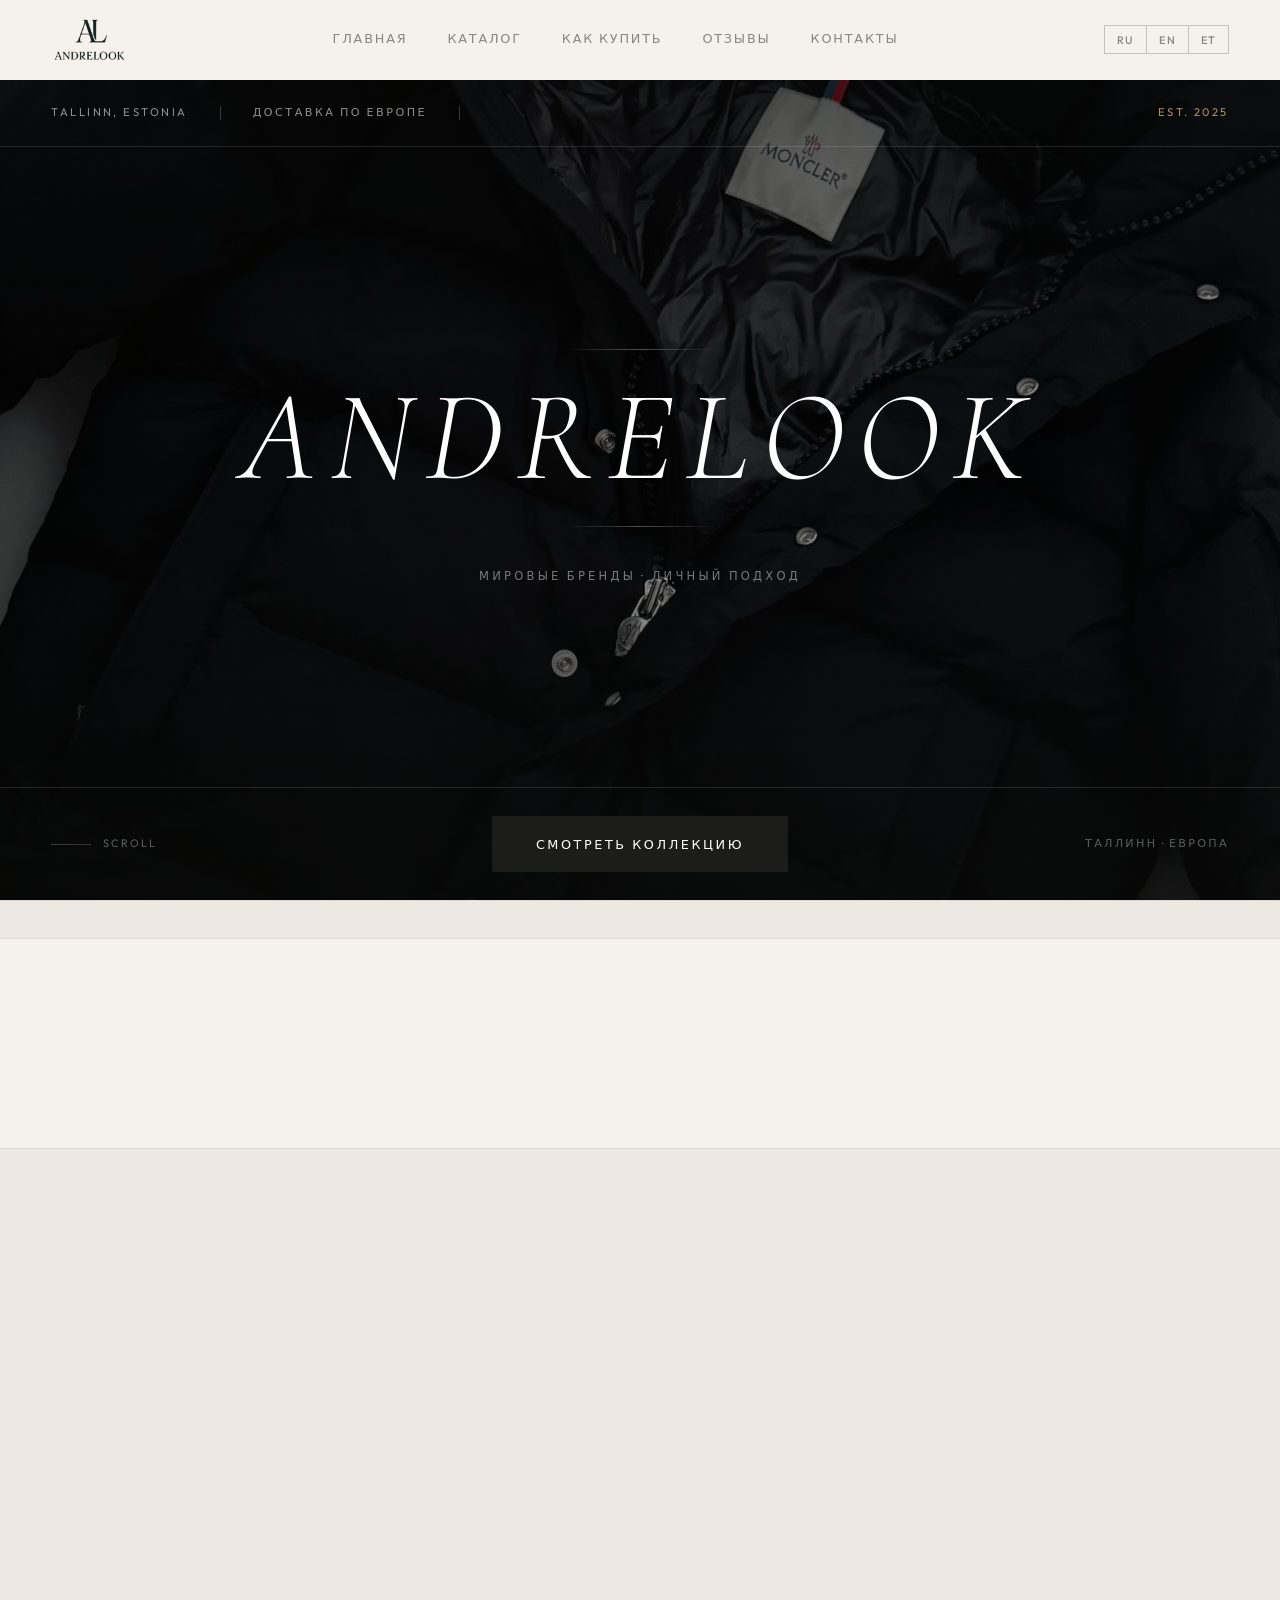
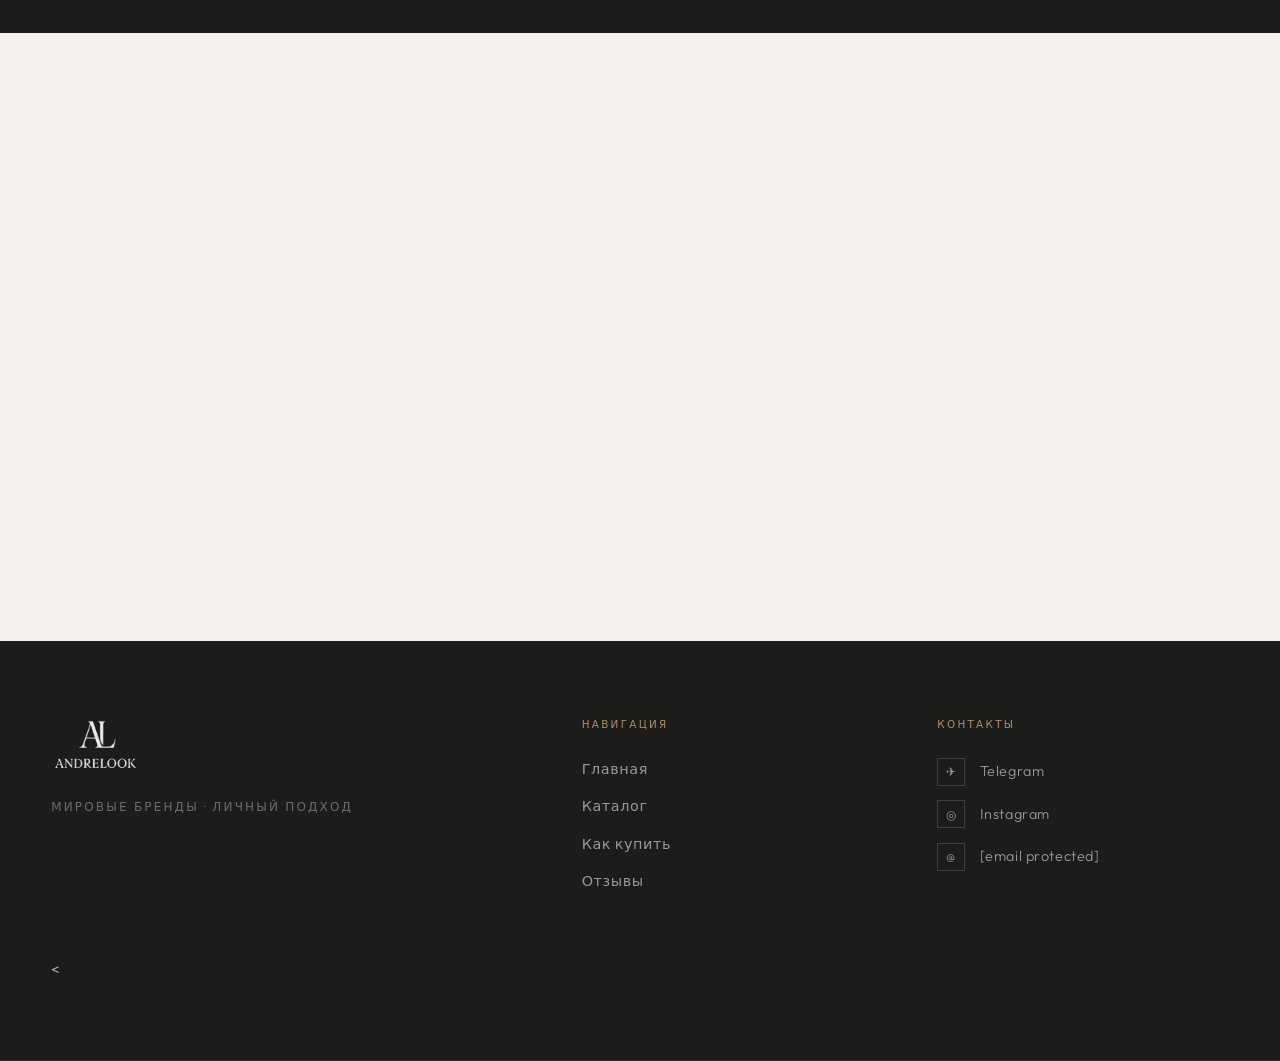
==== commit 29b2c1af: "Update index.html" ====
--- a/index.html
+++ b/index.html
@@ -3,14 +3,14 @@
 <head>
   <meta charset="UTF-8" />
   <meta name="viewport" content="width=device-width, initial-scale=1.0" />
-  <meta name="description" content="Официальный магазин Moncler и Parajumpers в Таллинне. Оригинальные куртки, жилеты, худи и футболки. Личная встреча, помощь с размером и доставка по всей Европе." />
-  <title>Andrelook — Moncler & Parajumpers в Таллинне | Доставка по Европе</title>
+  <meta name="description" content="Куртки Moncler и Parajumpers в Таллинне. Личная примерка, помощь с размером, доставка по Европе. Пишите в Telegram — ответим быстро." />
+  <title>Moncler & Parajumpers Tallinn | Купить — Andrelook</title>
   <link rel="preconnect" href="https://fonts.googleapis.com" />
   <link rel="preconnect" href="https://fonts.gstatic.com" crossorigin />
   <link rel="stylesheet" href="css/style.css" />
   <meta name="keywords" content="Moncler, Parajumpers, купить Moncler Таллинн, Parajumpers Estonia, брендовые куртки, Moncler Tallinn, buy Moncler Estonia" />
-  <meta property="og:title" content="Andrelook — Moncler & Parajumpers в Таллинне | Доставка по Европе" />
-  <meta property="og:description" content="Официальный магазин Moncler и Parajumpers в Таллинне. Оригинальные куртки, жилеты, худи и футболки. Личная встреча, помощь с размером и доставка по всей Европе." />
+  <meta property="og:title" content="Moncler & Parajumpers Tallinn | Купить — Andrelook" />
+  <meta property="og:description" content="Куртки Moncler и Parajumpers в Таллинне. Личная примерка, помощь с размером, доставка по Европе. Пишите в Telegram — ответим быстро." />
   <meta property="og:type" content="website" />
   <meta name="robots" content="index, follow" />
 </head>
@@ -259,9 +259,9 @@
               <span class="contact-row__handle">@andrelook.store</span>
               <span class="contact-row__arrow">↗</span>
             </a>
-            <a href="mailto:info.andrelook@gmail.com" class="contact-row">
+            <a href="/cdn-cgi/l/email-protection#0f66616960216e616b7d6a636060644f68626e6663216c6062" class="contact-row">
               <span class="contact-row__name">Email</span>
-              <span class="contact-row__handle">info.andrelook@gmail.com</span>
+              <span class="contact-row__handle"><span class="__cf_email__" data-cfemail="b9d0d7dfd697d8d7ddcbdcd5d6d6d2f9ded4d8d0d597dad6d4">[email&#160;protected]</span></span>
               <span class="contact-row__arrow">↗</span>
             </a>
           </div>
@@ -300,21 +300,10 @@
               <span class="footer-contact-icon">◎</span>
               <span>Instagram</span>
             </a>
-            <a href="mailto:info.andrelook@gmail.com" class="footer-contact-link">
+            <a href="/cdn-cgi/l/email-protection#254c4b434a0b444b415740494a4a4e654248444c490b464a48" class="footer-contact-link">
               <span class="footer-contact-icon">@</span>
-              <span>info.andrelook@gmail.com</span>
-            </a>
-          </div>
-        </div>
-      </div>
-    </div>
-    <div class="footer-bottom">
-      <div class="container footer-bottom-inner">
-        <span class="footer-copy" data-i18n="footer_copy">© 2025 Andrelook · Таллинн</span>
-      </div>
-    </div>
-  </footer>
-
-  <script src="js/main.js"></script>
-</body>
-</html>
+              <span><span class="__cf_email__" data-cfemail="21484f474e0f404f4553444d4e4e4a61464c40484d0f424e4c">[email&#160;protected]</span></span>
+            </a>
+          </div>
+        </div>
+      <
--- a/css/style.css
+++ b/css/style.css
@@ -148,6 +148,69 @@
 .mobile-nav .lang-switcher { margin-top: 1rem; }
 
 /* ══════════════════════════════════════════════
+   MOBILE LANG SWITCHER
+   ══════════════════════════════════════════════ */
+.mobile-lang-wrap {
+  display: none;
+  position: relative;
+}
+
+.mobile-lang-btn {
+  display: flex;
+  align-items: center;
+  justify-content: center;
+  width: 38px;
+  height: 38px;
+  border: 1px solid var(--border-mid);
+  background: none;
+  cursor: pointer;
+  font-size: 0.68rem;
+  font-weight: 500;
+  letter-spacing: 0.08em;
+  color: var(--text-muted);
+  text-transform: uppercase;
+  transition: background 0.2s, color 0.2s;
+}
+.mobile-lang-btn:hover { background: var(--bg-warm); color: var(--text); }
+
+.mobile-lang-dropdown {
+  position: absolute;
+  top: calc(100% + 8px);
+  right: 0;
+  background: var(--bg-card);
+  border: 1px solid var(--border);
+  box-shadow: 0 8px 24px rgba(28,28,26,0.1);
+  z-index: 150;
+  min-width: 72px;
+  opacity: 0;
+  pointer-events: none;
+  transform: translateY(-6px);
+  transition: opacity 0.2s var(--ease), transform 0.2s var(--ease);
+}
+.mobile-lang-dropdown.open {
+  opacity: 1;
+  pointer-events: all;
+  transform: translateY(0);
+}
+.mobile-lang-dropdown .lang-btn {
+  display: block;
+  width: 100%;
+  padding: 0.65rem 1rem;
+  font-size: 0.72rem;
+  font-weight: 500;
+  letter-spacing: 0.1em;
+  text-transform: uppercase;
+  color: var(--text-muted);
+  text-align: center;
+  border-right: none;
+  border-bottom: 1px solid var(--border);
+  transition: background 0.2s, color 0.2s;
+}
+.mobile-lang-dropdown .lang-btn:last-child { border-bottom: none; }
+.mobile-lang-dropdown .lang-btn:hover { background: var(--bg-warm); color: var(--text); }
+.mobile-lang-dropdown .lang-btn.active { color: var(--text); font-weight: 600; background: var(--green-light); }
+
+/* ══════════════════════════════════════════════
    HERO — full-bleed photo, brand centered
    ══════════════════════════════════════════════ */
 .hero {
@@ -451,6 +514,7 @@
   font-size: clamp(3rem, 5vw, 4.5rem);
   line-height: 1;
 }
+.stat-lbl {
   font-size: 0.75rem;
   font-weight: 400;
   letter-spacing: 0.14em;
@@ -609,7 +673,6 @@
 .footer-logo {
   height: 56px;
   width: auto;
-  /* логотип тёмный — инвертируем для тёмного фона */
   filter: invert(1) brightness(2);
   opacity: 0.9;
   transition: opacity 0.2s;
@@ -1132,6 +1195,7 @@
   .nav { display: none; }
   .hamburger { display: flex; }
   .lang-switcher { display: none; }
+  .mobile-lang-wrap { display: block; }
 
   .hero-topbar { gap: 0; }
   .hero-topbar-item { padding: 0 1rem; font-size: 0.62rem; }
@@ -1489,9 +1553,6 @@
   transition: border-color 0.2s, background 0.2s;
 }
 
-
-
-
 /* ══════════════════════════════════════════════
    CONTACT SECTION
    ══════════════════════════════════════════════ */
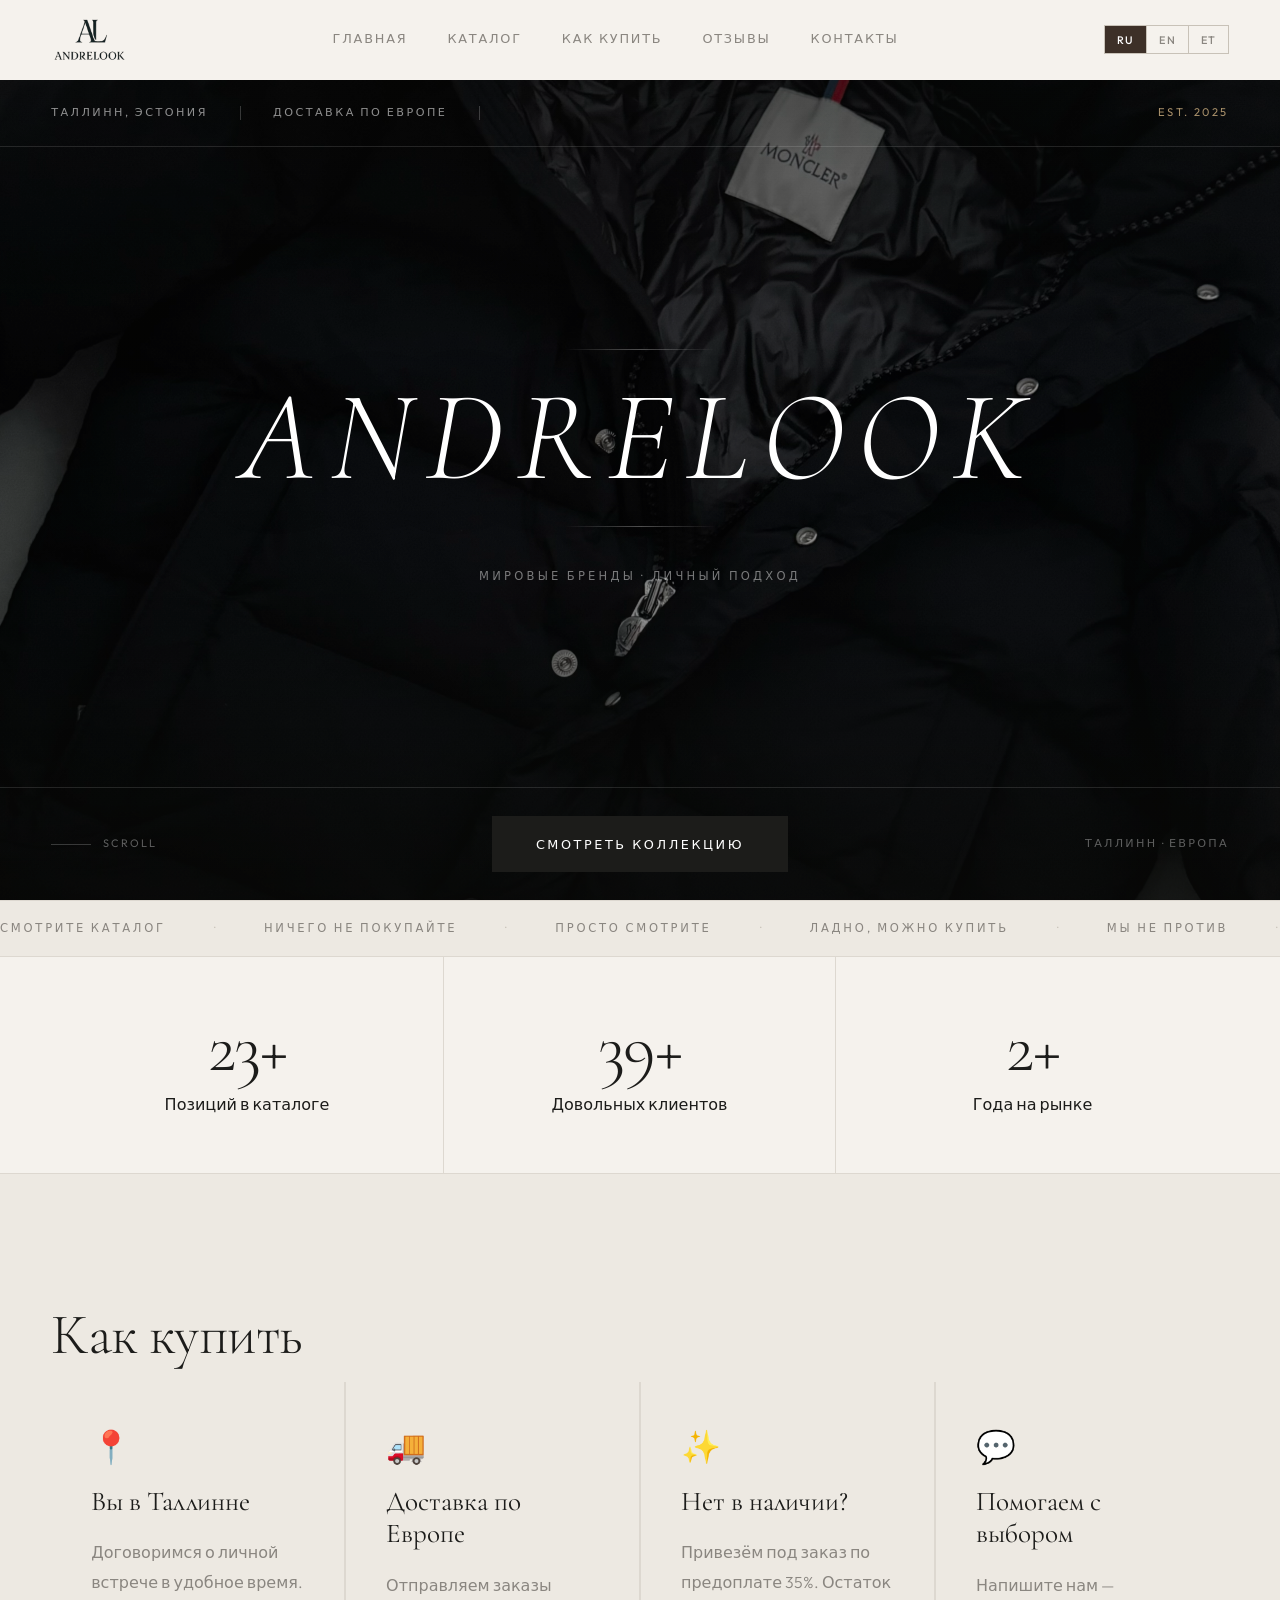
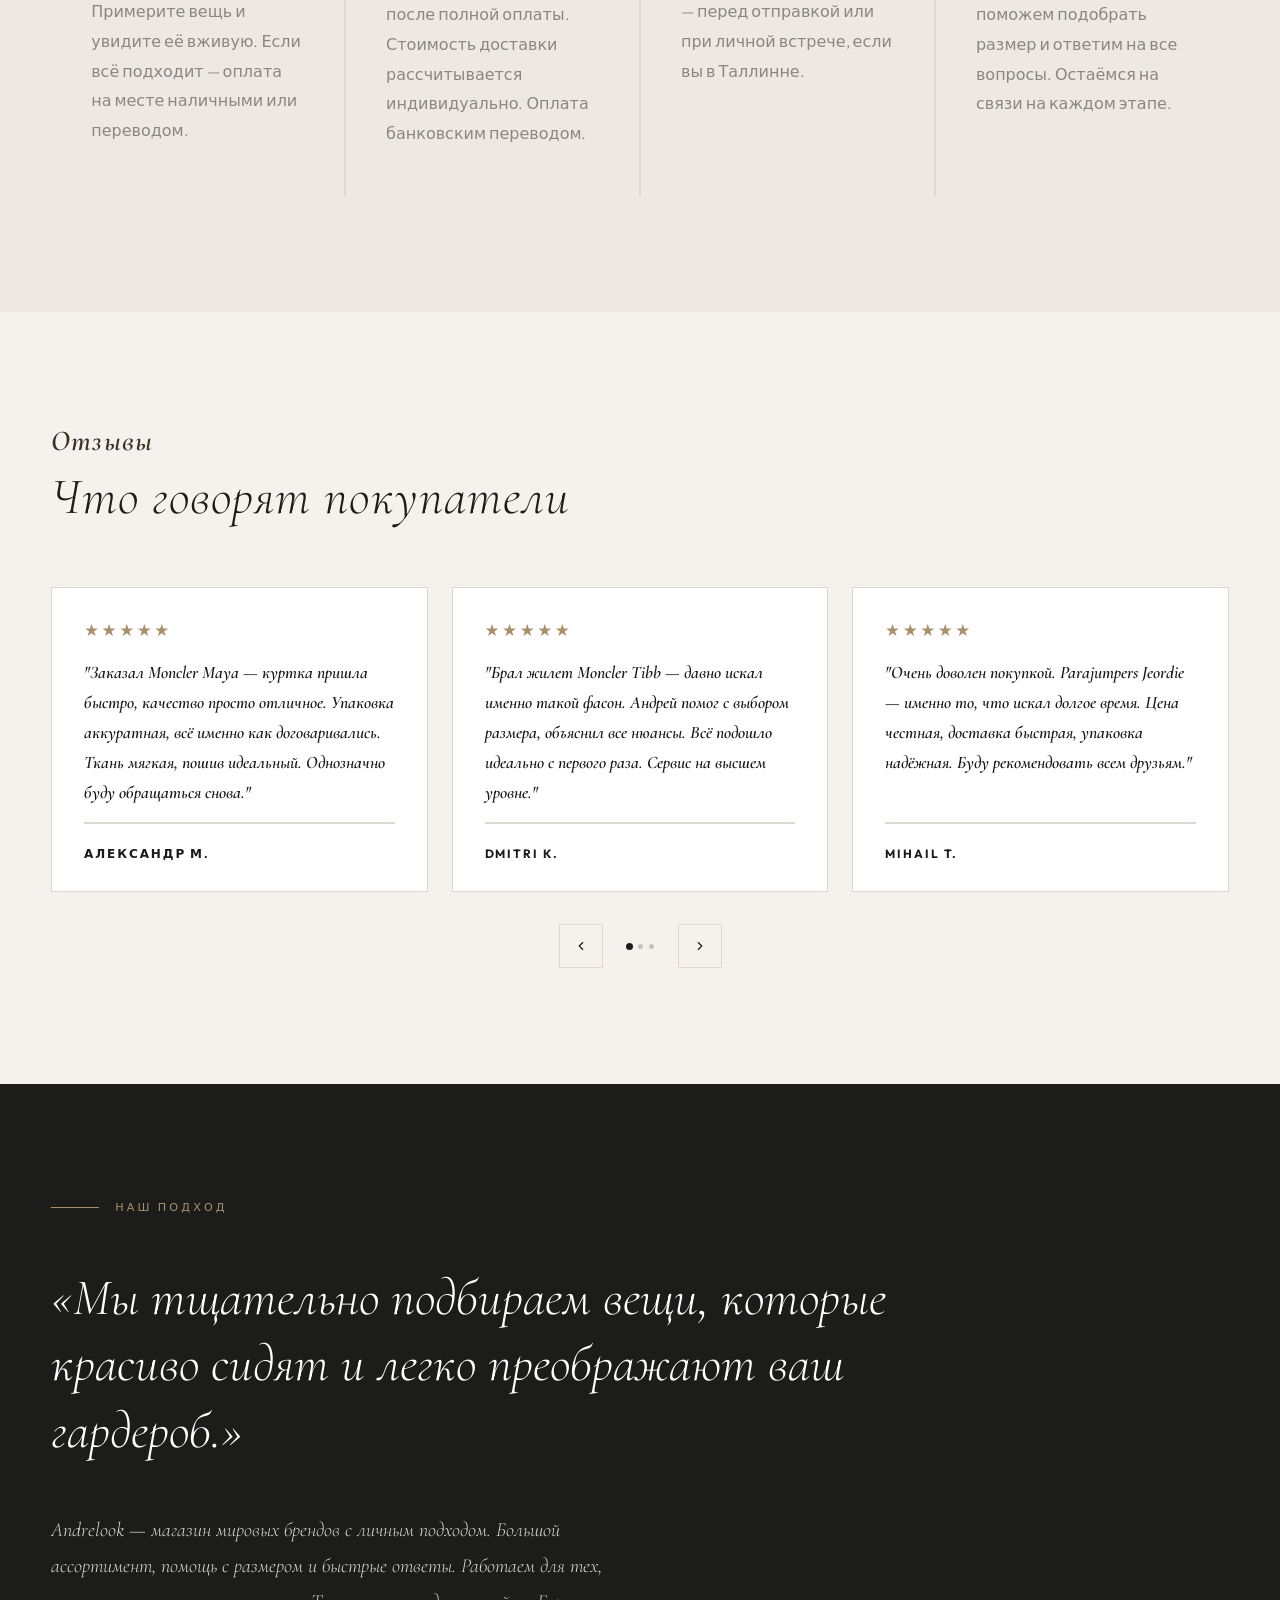
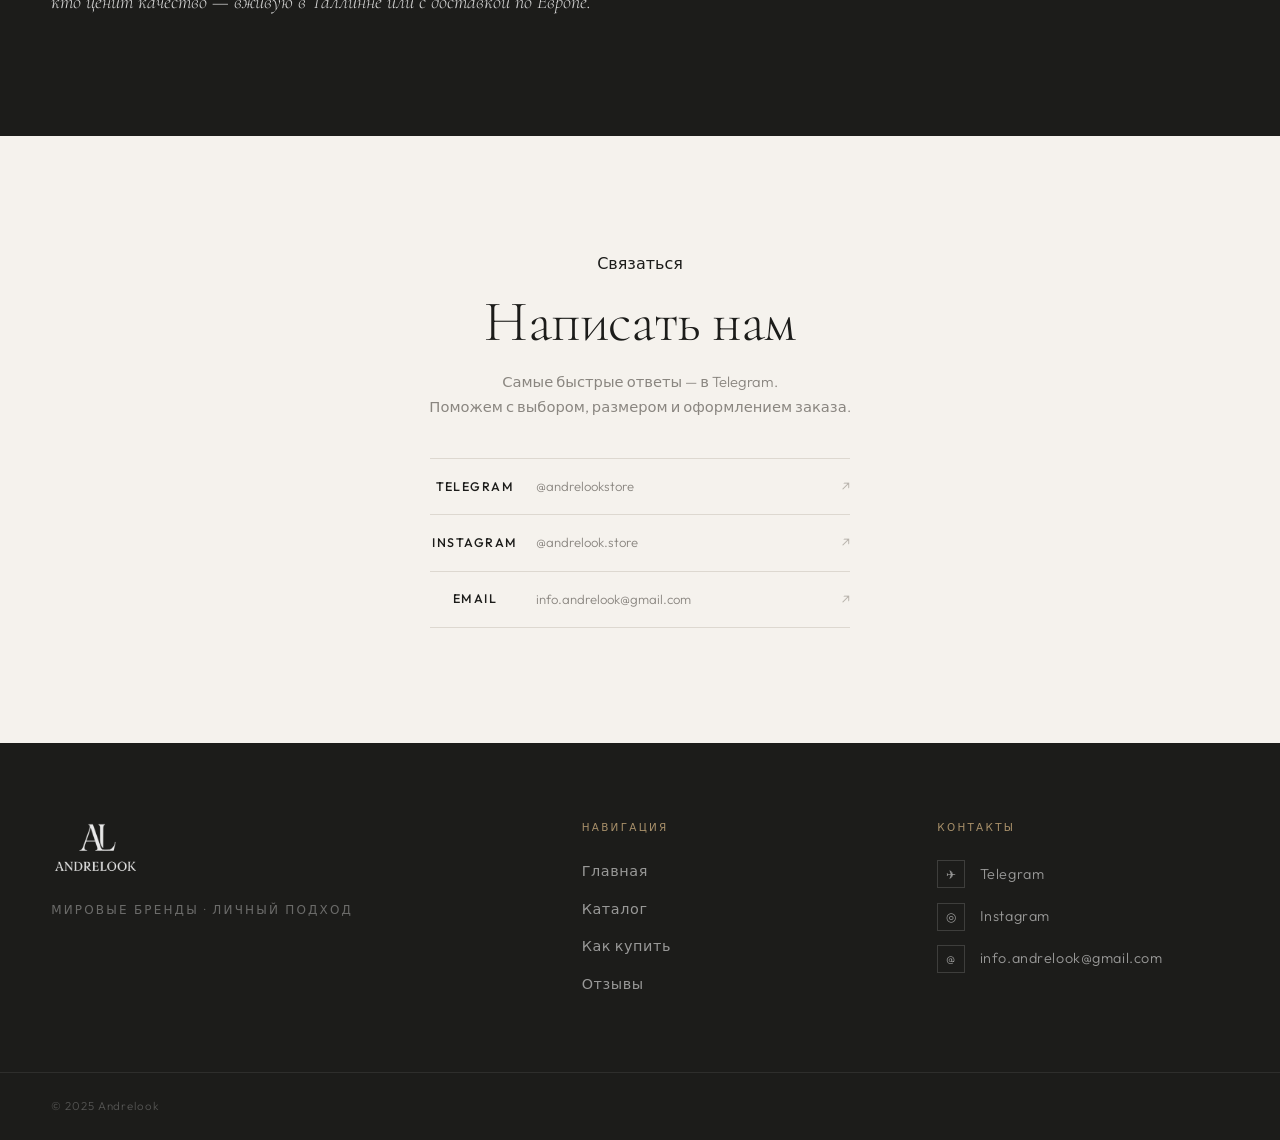
==== commit 4d6f3076: "Update index.html" ====
--- a/index.html
+++ b/index.html
@@ -3,19 +3,20 @@
 <head>
   <meta charset="UTF-8" />
   <meta name="viewport" content="width=device-width, initial-scale=1.0" />
-  <meta name="description" content="Куртки Moncler и Parajumpers в Таллинне. Личная примерка, помощь с размером, доставка по Европе. Пишите в Telegram — ответим быстро." />
-  <title>Moncler & Parajumpers Tallinn | Купить — Andrelook</title>
+  <meta name="description" content="Официальный магазин Moncler и Parajumpers в Таллинне. Оригинальные куртки, жилеты, худи и футболки. Личная встреча, помощь с размером и доставка по всей Европе." />
+  <title>Andrelook — Moncler & Parajumpers в Таллинне | Доставка по Европе</title>
   <link rel="preconnect" href="https://fonts.googleapis.com" />
   <link rel="preconnect" href="https://fonts.gstatic.com" crossorigin />
   <link rel="stylesheet" href="css/style.css" />
   <meta name="keywords" content="Moncler, Parajumpers, купить Moncler Таллинн, Parajumpers Estonia, брендовые куртки, Moncler Tallinn, buy Moncler Estonia" />
-  <meta property="og:title" content="Moncler & Parajumpers Tallinn | Купить — Andrelook" />
-  <meta property="og:description" content="Куртки Moncler и Parajumpers в Таллинне. Личная примерка, помощь с размером, доставка по Европе. Пишите в Telegram — ответим быстро." />
+  <meta property="og:title" content="Andrelook — Moncler & Parajumpers в Таллинне | Доставка по Европе" />
+  <meta property="og:description" content="Официальный магазин Moncler и Parajumpers в Таллинне. Оригинальные куртки, жилеты, худи и футболки. Личная встреча, помощь с размером и доставка по всей Европе." />
   <meta property="og:type" content="website" />
   <meta name="robots" content="index, follow" />
 </head>
 <body>
 
+  <!-- ══ HEADER ════════════════════════════════ -->
   <header class="site-header" id="site-header">
     <div class="container header-inner">
       <a href="index.html">
@@ -36,18 +37,6 @@
         <button class="lang-btn" data-lang="et">ET</button>
       </div>
 
-      <!-- Mobile: lang dropdown -->
-      <div class="mobile-lang-wrap">
-        <button class="mobile-lang-btn" id="mobile-lang-toggle" aria-label="Language">
-          <span>RU</span>
-        </button>
-        <div class="mobile-lang-dropdown" id="mobile-lang-dropdown">
-          <button class="lang-btn" data-lang="ru">RU</button>
-          <button class="lang-btn" data-lang="en">EN</button>
-          <button class="lang-btn" data-lang="et">ET</button>
-        </div>
-      </div>
-
       <button class="hamburger" id="hamburger" aria-label="Menu">
         <span></span><span></span>
       </button>
@@ -60,14 +49,24 @@
     <a href="#how"         class="nav-link" data-i18n="nav_how">Как купить</a>
     <a href="#reviews"     class="nav-link" data-i18n="nav_reviews">Отзывы</a>
     <a href="#contact"     class="nav-link" data-i18n="nav_contact">Контакты</a>
+    <div class="lang-switcher">
+      <button class="lang-btn" data-lang="ru">RU</button>
+      <button class="lang-btn" data-lang="en">EN</button>
+      <button class="lang-btn" data-lang="et">ET</button>
+    </div>
   </nav>
 
   <main>
 
+    <!-- ══ HERO ══════════════════════════════════ -->
     <section class="hero">
+
+      <!-- Фото фон -->
       <div class="hero-bg" aria-hidden="true"></div>
+      <!-- Затемнение поверх фото -->
       <div class="hero-overlay" aria-hidden="true"></div>
 
+      <!-- Верхняя строка — координаты -->
       <div class="hero-topbar">
         <span class="hero-topbar-item" data-i18n="hero_location">Tallinn, Estonia</span>
         <span class="hero-topbar-divider" aria-hidden="true"></span>
@@ -76,6 +75,7 @@
         <span class="hero-topbar-item hero-topbar-year">Est. 2025</span>
       </div>
 
+      <!-- Центр — имя бренда -->
       <div class="hero-center">
         <div class="hero-brand-wrap">
           <div class="hero-brand-line hero-brand-line--top" aria-hidden="true"></div>
@@ -87,6 +87,7 @@
         <p class="hero-tagline" data-i18n="hero_tagline">Мировые бренды · Личный подход</p>
       </div>
 
+      <!-- Нижняя строка — CTA -->
       <div class="hero-footer">
         <div class="hero-footer-left">
           <div class="hero-scroll-hint">
@@ -103,12 +104,17 @@
           <span class="hero-footer-note" data-i18n="hero_note">Таллинн · Европа</span>
         </div>
       </div>
-    </section>
-
+
+    </section>
+
+    <!-- ══ TICKER ═════════════════════════════════ -->
     <div class="ticker" aria-label="ticker">
-      <div class="ticker-inner" id="ticker-inner"></div>
-    </div>
-
+      <div class="ticker-inner" id="ticker-inner">
+        <!-- JS заполняет -->
+      </div>
+    </div>
+
+    <!-- ══ STATS ══════════════════════════════════ -->
     <section class="stats-bar">
       <div class="container">
         <div class="stats-grid">
@@ -128,6 +134,7 @@
       </div>
     </section>
 
+    <!-- ══ HOW TO BUY ══════════════════════════════ -->
     <section class="section how-section" id="how">
       <div class="container">
         <div class="section-header reveal">
@@ -137,27 +144,28 @@
           <div class="how-card">
             <span class="how-icon">📍</span>
             <h3 class="how-card__title" data-i18n="how_1_title">Вы в Таллинне</h3>
-            <p class="how-card__text" data-i18n="how_1_text">Договоримся о личной встрече в удобное время.</p>
+            <p class="how-card__text" data-i18n="how_1_text">Договоримся о личной встрече в удобное время. Примерите вещь и увидите её вживую. Если всё подходит — оплата на месте.</p>
           </div>
           <div class="how-card">
             <span class="how-icon">🚚</span>
             <h3 class="how-card__title" data-i18n="how_2_title">Доставка по Европе</h3>
-            <p class="how-card__text" data-i18n="how_2_text">Отправляем заказы после полной оплаты.</p>
+            <p class="how-card__text" data-i18n="how_2_text">Отправляем заказы после полной оплаты. Стоимость доставки рассчитывается индивидуально. Оплата банковским переводом.</p>
           </div>
           <div class="how-card">
             <span class="how-icon">✨</span>
             <h3 class="how-card__title" data-i18n="how_3_title">Нет в наличии?</h3>
-            <p class="how-card__text" data-i18n="how_3_text">Привезём под заказ по предоплате 35%.</p>
+            <p class="how-card__text" data-i18n="how_3_text">Привезём под заказ по предоплате 35%. Остаток — перед отправкой или при личной встрече, если вы в Таллинне.</p>
           </div>
           <div class="how-card">
             <span class="how-icon">💬</span>
             <h3 class="how-card__title" data-i18n="how_4_title">Помогаем с выбором</h3>
-            <p class="how-card__text" data-i18n="how_4_text">Напишите нам — поможем подобрать размер.</p>
-          </div>
-        </div>
-      </div>
-    </section>
-
+            <p class="how-card__text" data-i18n="how_4_text">Напишите нам — поможем подобрать размер и ответим на все вопросы. Остаёмся на связи на каждом этапе.</p>
+          </div>
+        </div>
+      </div>
+    </section>
+
+    <!-- ══ REVIEWS ═════════════════════════════════ -->
     <section class="section reviews-section" id="reviews">
       <div class="container">
         <div class="section-header reveal">
@@ -211,6 +219,7 @@
               <p class="review-text">"Первый раз покупал через такой формат — немного волновался. Но всё прошло супер: встретились лично в Таллинне, куртка именно как на фото. Никакого обмана. Буду рекомендовать всем знакомым."</p>
               <div class="review-author"><span class="review-name">Sergei M.</span></div>
             </div>
+
           </div>
           <div class="reviews-nav">
             <button class="rev-arrow rev-arrow--l" id="rev-prev" aria-label="Назад">
@@ -225,6 +234,7 @@
       </div>
     </section>
 
+    <!-- ══ STATEMENT ══════════════════════════════ -->
     <section class="section statement">
       <div class="container">
         <div class="statement-inner reveal">
@@ -236,12 +246,13 @@
             «Мы тщательно подбираем вещи, которые красиво сидят и легко преображают ваш гардероб.»
           </blockquote>
           <p class="statement-text statement-text--serif" data-i18n="stmt_text">
-            Andrelook — магазин мировых брендов с личным подходом.
+            Andrelook — магазин мировых брендов с личным подходом. Большой ассортимент, помощь с размером и быстрые ответы. Работаем для тех, кто ценит качество — вживую в Таллинне или с доставкой по всей Европе.
           </p>
         </div>
       </div>
     </section>
 
+    <!-- ══ CONTACT ════════════════════════════════ -->
     <section class="section contact-section" id="contact">
       <div class="container">
         <div class="contact-inner reveal">
@@ -259,9 +270,9 @@
               <span class="contact-row__handle">@andrelook.store</span>
               <span class="contact-row__arrow">↗</span>
             </a>
-            <a href="/cdn-cgi/l/email-protection#0f66616960216e616b7d6a636060644f68626e6663216c6062" class="contact-row">
+            <a href="mailto:info.andrelook@gmail.com" class="contact-row">
               <span class="contact-row__name">Email</span>
-              <span class="contact-row__handle"><span class="__cf_email__" data-cfemail="b9d0d7dfd697d8d7ddcbdcd5d6d6d2f9ded4d8d0d597dad6d4">[email&#160;protected]</span></span>
+              <span class="contact-row__handle">info.andrelook@gmail.com</span>
               <span class="contact-row__arrow">↗</span>
             </a>
           </div>
@@ -271,15 +282,20 @@
 
   </main>
 
+  <!-- ══ FOOTER ════════════════════════════════ -->
   <footer class="site-footer">
     <div class="footer-top">
       <div class="container footer-top-inner">
+
+        <!-- Лого + слоган -->
         <div class="footer-brand">
           <a href="index.html">
             <img src="images/logo.png" alt="Andrelook" class="footer-logo" />
           </a>
           <p class="footer-brand-text" data-i18n="hero_tagline">Мировые бренды · Личный подход</p>
         </div>
+
+        <!-- Навигация -->
         <div class="footer-col">
           <span class="footer-col-title">Навигация</span>
           <nav class="footer-nav-list">
@@ -289,6 +305,8 @@
             <a href="#reviews"     data-i18n="nav_reviews">Отзывы</a>
           </nav>
         </div>
+
+        <!-- Контакты -->
         <div class="footer-col">
           <span class="footer-col-title">Контакты</span>
           <div class="footer-contacts">
@@ -300,10 +318,23 @@
               <span class="footer-contact-icon">◎</span>
               <span>Instagram</span>
             </a>
-            <a href="/cdn-cgi/l/email-protection#254c4b434a0b444b415740494a4a4e654248444c490b464a48" class="footer-contact-link">
+            <a href="mailto:info.andrelook@gmail.com" class="footer-contact-link">
               <span class="footer-contact-icon">@</span>
-              <span><span class="__cf_email__" data-cfemail="21484f474e0f404f4553444d4e4e4a61464c40484d0f424e4c">[email&#160;protected]</span></span>
-            </a>
-          </div>
-        </div>
-      <
+              <span>info.andrelook@gmail.com</span>
+            </a>
+          </div>
+        </div>
+
+      </div>
+    </div>
+
+    <div class="footer-bottom">
+      <div class="container footer-bottom-inner">
+        <span class="footer-copy" data-i18n="footer_copy">© 2025 Andrelook · Таллинн</span>
+      </div>
+    </div>
+  </footer>
+
+  <script src="js/main.js"></script>
+</body>
+</html>
--- a/css/style.css
+++ b/css/style.css
@@ -148,69 +148,6 @@
 .mobile-nav .lang-switcher { margin-top: 1rem; }
 
 /* ══════════════════════════════════════════════
-   MOBILE LANG SWITCHER
-   ══════════════════════════════════════════════ */
-.mobile-lang-wrap {
-  display: none;
-  position: relative;
-}
-
-.mobile-lang-btn {
-  display: flex;
-  align-items: center;
-  justify-content: center;
-  width: 38px;
-  height: 38px;
-  border: 1px solid var(--border-mid);
-  background: none;
-  cursor: pointer;
-  font-size: 0.68rem;
-  font-weight: 500;
-  letter-spacing: 0.08em;
-  color: var(--text-muted);
-  text-transform: uppercase;
-  transition: background 0.2s, color 0.2s;
-}
-.mobile-lang-btn:hover { background: var(--bg-warm); color: var(--text); }
-
-.mobile-lang-dropdown {
-  position: absolute;
-  top: calc(100% + 8px);
-  right: 0;
-  background: var(--bg-card);
-  border: 1px solid var(--border);
-  box-shadow: 0 8px 24px rgba(28,28,26,0.1);
-  z-index: 150;
-  min-width: 72px;
-  opacity: 0;
-  pointer-events: none;
-  transform: translateY(-6px);
-  transition: opacity 0.2s var(--ease), transform 0.2s var(--ease);
-}
-.mobile-lang-dropdown.open {
-  opacity: 1;
-  pointer-events: all;
-  transform: translateY(0);
-}
-.mobile-lang-dropdown .lang-btn {
-  display: block;
-  width: 100%;
-  padding: 0.65rem 1rem;
-  font-size: 0.72rem;
-  font-weight: 500;
-  letter-spacing: 0.1em;
-  text-transform: uppercase;
-  color: var(--text-muted);
-  text-align: center;
-  border-right: none;
-  border-bottom: 1px solid var(--border);
-  transition: background 0.2s, color 0.2s;
-}
-.mobile-lang-dropdown .lang-btn:last-child { border-bottom: none; }
-.mobile-lang-dropdown .lang-btn:hover { background: var(--bg-warm); color: var(--text); }
-.mobile-lang-dropdown .lang-btn.active { color: var(--text); font-weight: 600; background: var(--green-light); }
-
-/* ══════════════════════════════════════════════
    HERO — full-bleed photo, brand centered
    ══════════════════════════════════════════════ */
 .hero {
@@ -514,7 +451,6 @@
   font-size: clamp(3rem, 5vw, 4.5rem);
   line-height: 1;
 }
-.stat-lbl {
   font-size: 0.75rem;
   font-weight: 400;
   letter-spacing: 0.14em;
@@ -673,6 +609,7 @@
 .footer-logo {
   height: 56px;
   width: auto;
+  /* логотип тёмный — инвертируем для тёмного фона */
   filter: invert(1) brightness(2);
   opacity: 0.9;
   transition: opacity 0.2s;
@@ -1195,7 +1132,6 @@
   .nav { display: none; }
   .hamburger { display: flex; }
   .lang-switcher { display: none; }
-  .mobile-lang-wrap { display: block; }
 
   .hero-topbar { gap: 0; }
   .hero-topbar-item { padding: 0 1rem; font-size: 0.62rem; }
@@ -1553,6 +1489,9 @@
   transition: border-color 0.2s, background 0.2s;
 }
 
+
+
+
 /* ══════════════════════════════════════════════
    CONTACT SECTION
    ══════════════════════════════════════════════ */
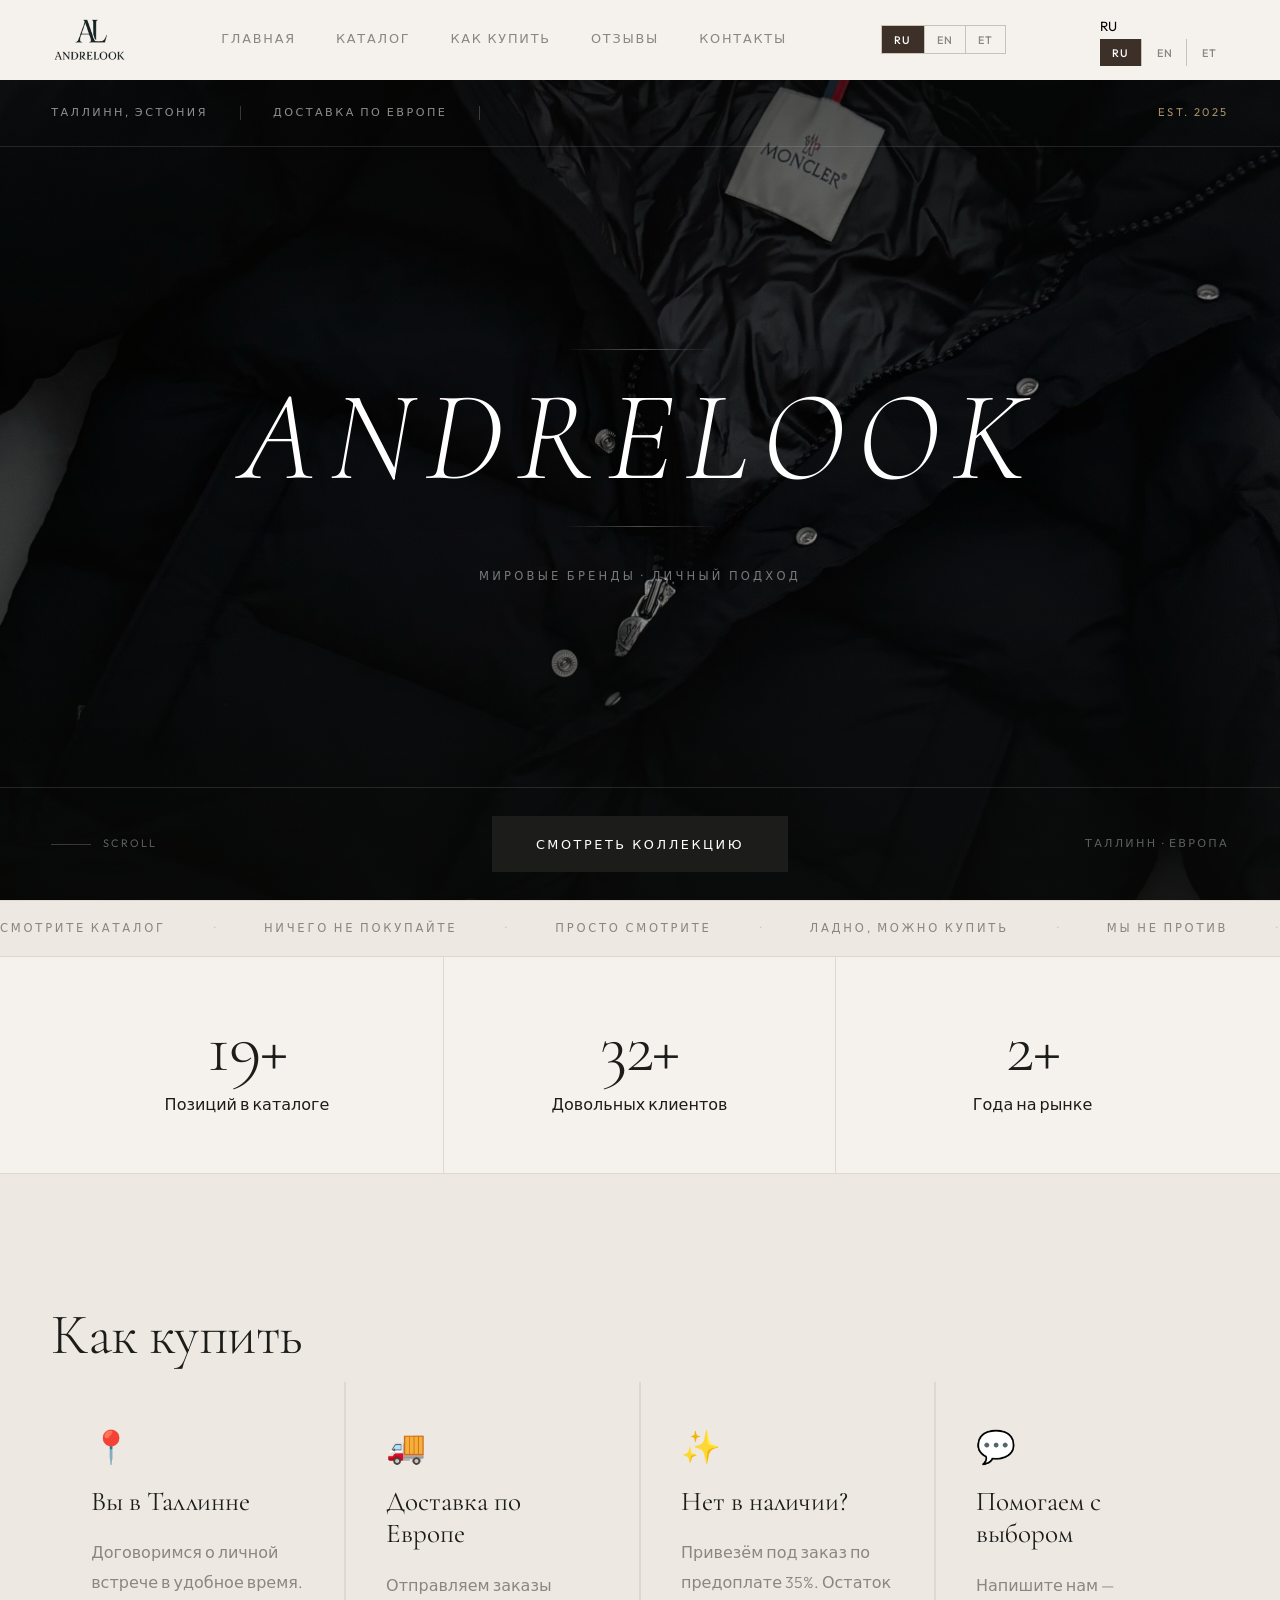
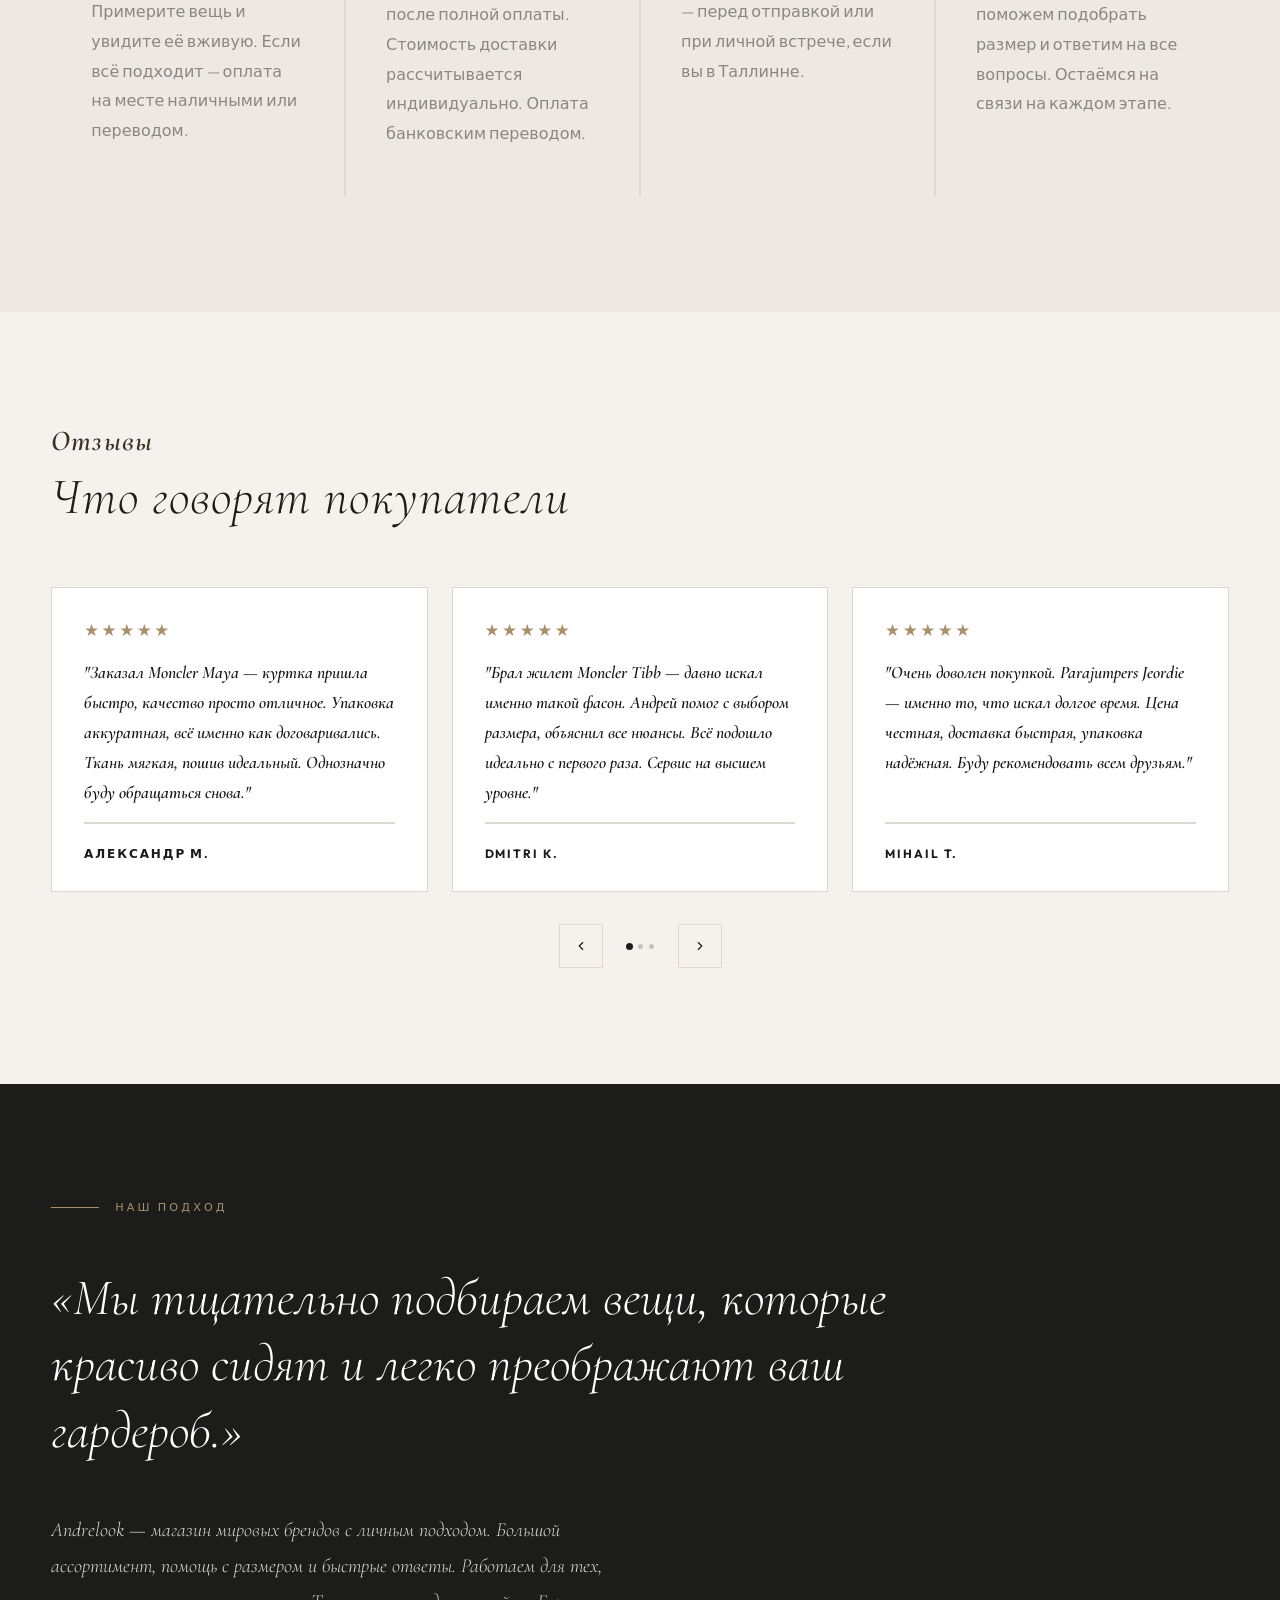
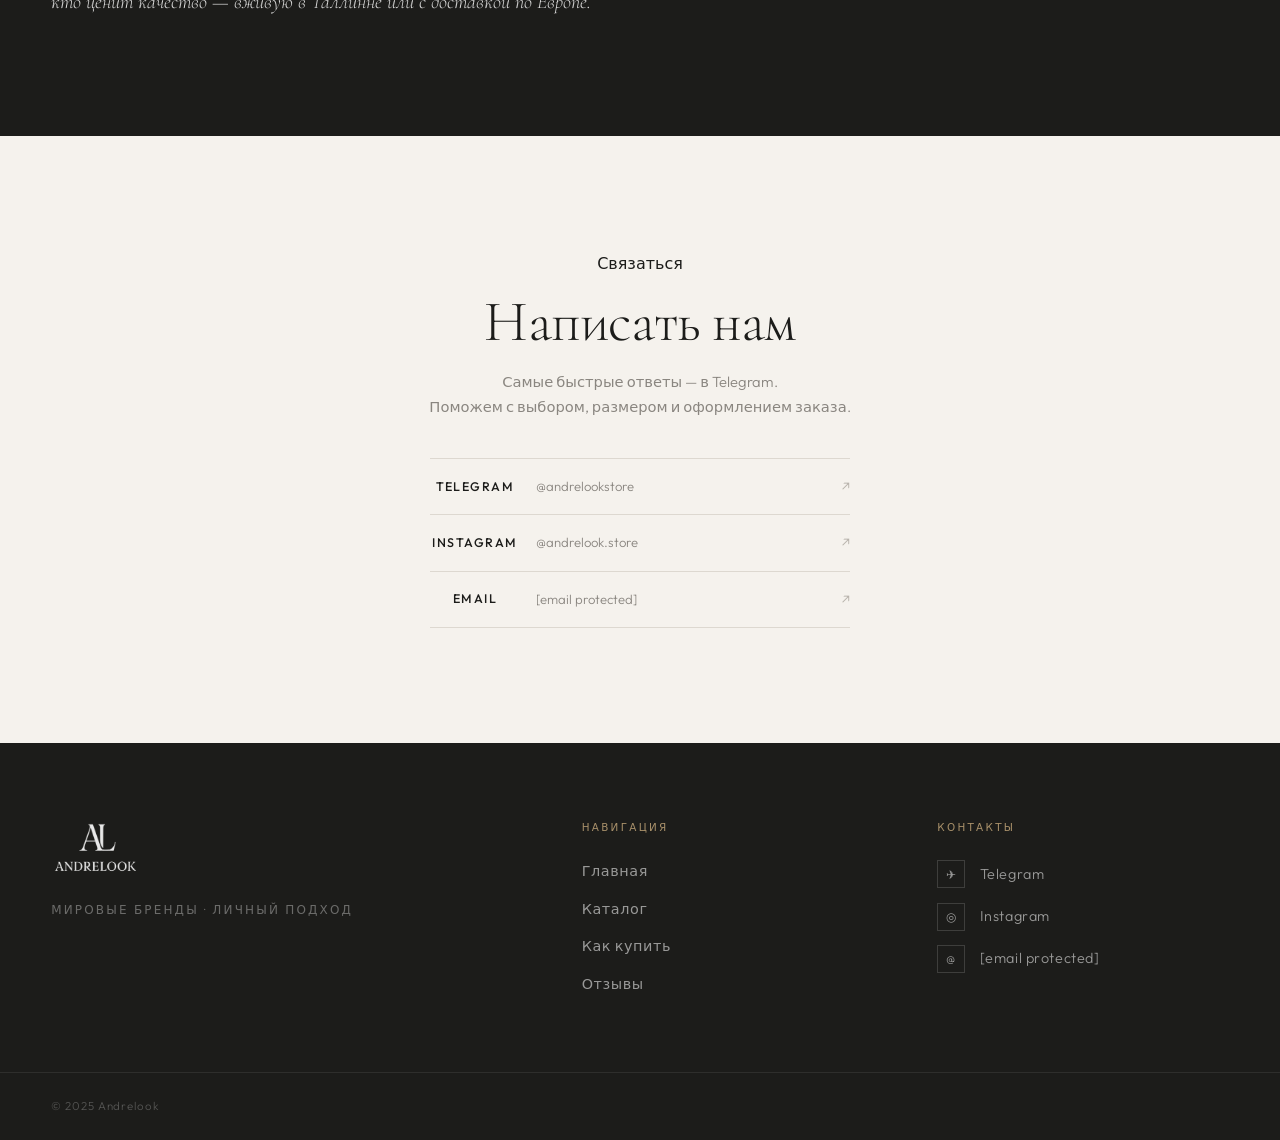
==== commit 2290aff5: "Update index.html" ====
--- a/index.html
+++ b/index.html
@@ -3,20 +3,19 @@
 <head>
   <meta charset="UTF-8" />
   <meta name="viewport" content="width=device-width, initial-scale=1.0" />
-  <meta name="description" content="Официальный магазин Moncler и Parajumpers в Таллинне. Оригинальные куртки, жилеты, худи и футболки. Личная встреча, помощь с размером и доставка по всей Европе." />
-  <title>Andrelook — Moncler & Parajumpers в Таллинне | Доставка по Европе</title>
+  <meta name="description" content="Куртки Moncler и Parajumpers в Таллинне. Личная примерка, помощь с размером, доставка по Европе. Пишите в Telegram — ответим быстро." />
+  <title>Moncler & Parajumpers Tallinn | Купить — Andrelook</title>
   <link rel="preconnect" href="https://fonts.googleapis.com" />
   <link rel="preconnect" href="https://fonts.gstatic.com" crossorigin />
   <link rel="stylesheet" href="css/style.css" />
   <meta name="keywords" content="Moncler, Parajumpers, купить Moncler Таллинн, Parajumpers Estonia, брендовые куртки, Moncler Tallinn, buy Moncler Estonia" />
-  <meta property="og:title" content="Andrelook — Moncler & Parajumpers в Таллинне | Доставка по Европе" />
-  <meta property="og:description" content="Официальный магазин Moncler и Parajumpers в Таллинне. Оригинальные куртки, жилеты, худи и футболки. Личная встреча, помощь с размером и доставка по всей Европе." />
+  <meta property="og:title" content="Moncler & Parajumpers Tallinn | Купить — Andrelook" />
+  <meta property="og:description" content="Куртки Moncler и Parajumpers в Таллинне. Личная примерка, помощь с размером, доставка по Европе. Пишите в Telegram — ответим быстро." />
   <meta property="og:type" content="website" />
   <meta name="robots" content="index, follow" />
 </head>
 <body>
 
-  <!-- ══ HEADER ════════════════════════════════ -->
   <header class="site-header" id="site-header">
     <div class="container header-inner">
       <a href="index.html">
@@ -37,6 +36,18 @@
         <button class="lang-btn" data-lang="et">ET</button>
       </div>
 
+      <!-- Mobile: lang dropdown -->
+      <div class="mobile-lang-wrap">
+        <button class="mobile-lang-btn" id="mobile-lang-toggle" aria-label="Language">
+          <span>RU</span>
+        </button>
+        <div class="mobile-lang-dropdown" id="mobile-lang-dropdown">
+          <button class="lang-btn" data-lang="ru">RU</button>
+          <button class="lang-btn" data-lang="en">EN</button>
+          <button class="lang-btn" data-lang="et">ET</button>
+        </div>
+      </div>
+
       <button class="hamburger" id="hamburger" aria-label="Menu">
         <span></span><span></span>
       </button>
@@ -49,24 +60,14 @@
     <a href="#how"         class="nav-link" data-i18n="nav_how">Как купить</a>
     <a href="#reviews"     class="nav-link" data-i18n="nav_reviews">Отзывы</a>
     <a href="#contact"     class="nav-link" data-i18n="nav_contact">Контакты</a>
-    <div class="lang-switcher">
-      <button class="lang-btn" data-lang="ru">RU</button>
-      <button class="lang-btn" data-lang="en">EN</button>
-      <button class="lang-btn" data-lang="et">ET</button>
-    </div>
   </nav>
 
   <main>
 
-    <!-- ══ HERO ══════════════════════════════════ -->
     <section class="hero">
-
-      <!-- Фото фон -->
       <div class="hero-bg" aria-hidden="true"></div>
-      <!-- Затемнение поверх фото -->
       <div class="hero-overlay" aria-hidden="true"></div>
 
-      <!-- Верхняя строка — координаты -->
       <div class="hero-topbar">
         <span class="hero-topbar-item" data-i18n="hero_location">Tallinn, Estonia</span>
         <span class="hero-topbar-divider" aria-hidden="true"></span>
@@ -75,7 +76,6 @@
         <span class="hero-topbar-item hero-topbar-year">Est. 2025</span>
       </div>
 
-      <!-- Центр — имя бренда -->
       <div class="hero-center">
         <div class="hero-brand-wrap">
           <div class="hero-brand-line hero-brand-line--top" aria-hidden="true"></div>
@@ -87,7 +87,6 @@
         <p class="hero-tagline" data-i18n="hero_tagline">Мировые бренды · Личный подход</p>
       </div>
 
-      <!-- Нижняя строка — CTA -->
       <div class="hero-footer">
         <div class="hero-footer-left">
           <div class="hero-scroll-hint">
@@ -104,17 +103,12 @@
           <span class="hero-footer-note" data-i18n="hero_note">Таллинн · Европа</span>
         </div>
       </div>
-
-    </section>
-
-    <!-- ══ TICKER ═════════════════════════════════ -->
+    </section>
+
     <div class="ticker" aria-label="ticker">
-      <div class="ticker-inner" id="ticker-inner">
-        <!-- JS заполняет -->
-      </div>
+      <div class="ticker-inner" id="ticker-inner"></div>
     </div>
 
-    <!-- ══ STATS ══════════════════════════════════ -->
     <section class="stats-bar">
       <div class="container">
         <div class="stats-grid">
@@ -134,7 +128,6 @@
       </div>
     </section>
 
-    <!-- ══ HOW TO BUY ══════════════════════════════ -->
     <section class="section how-section" id="how">
       <div class="container">
         <div class="section-header reveal">
@@ -144,28 +137,27 @@
           <div class="how-card">
             <span class="how-icon">📍</span>
             <h3 class="how-card__title" data-i18n="how_1_title">Вы в Таллинне</h3>
-            <p class="how-card__text" data-i18n="how_1_text">Договоримся о личной встрече в удобное время. Примерите вещь и увидите её вживую. Если всё подходит — оплата на месте.</p>
+            <p class="how-card__text" data-i18n="how_1_text">Договоримся о личной встрече в удобное время.</p>
           </div>
           <div class="how-card">
             <span class="how-icon">🚚</span>
             <h3 class="how-card__title" data-i18n="how_2_title">Доставка по Европе</h3>
-            <p class="how-card__text" data-i18n="how_2_text">Отправляем заказы после полной оплаты. Стоимость доставки рассчитывается индивидуально. Оплата банковским переводом.</p>
+            <p class="how-card__text" data-i18n="how_2_text">Отправляем заказы после полной оплаты.</p>
           </div>
           <div class="how-card">
             <span class="how-icon">✨</span>
             <h3 class="how-card__title" data-i18n="how_3_title">Нет в наличии?</h3>
-            <p class="how-card__text" data-i18n="how_3_text">Привезём под заказ по предоплате 35%. Остаток — перед отправкой или при личной встрече, если вы в Таллинне.</p>
+            <p class="how-card__text" data-i18n="how_3_text">Привезём под заказ по предоплате 35%.</p>
           </div>
           <div class="how-card">
             <span class="how-icon">💬</span>
             <h3 class="how-card__title" data-i18n="how_4_title">Помогаем с выбором</h3>
-            <p class="how-card__text" data-i18n="how_4_text">Напишите нам — поможем подобрать размер и ответим на все вопросы. Остаёмся на связи на каждом этапе.</p>
-          </div>
-        </div>
-      </div>
-    </section>
-
-    <!-- ══ REVIEWS ═════════════════════════════════ -->
+            <p class="how-card__text" data-i18n="how_4_text">Напишите нам — поможем подобрать размер.</p>
+          </div>
+        </div>
+      </div>
+    </section>
+
     <section class="section reviews-section" id="reviews">
       <div class="container">
         <div class="section-header reveal">
@@ -219,7 +211,6 @@
               <p class="review-text">"Первый раз покупал через такой формат — немного волновался. Но всё прошло супер: встретились лично в Таллинне, куртка именно как на фото. Никакого обмана. Буду рекомендовать всем знакомым."</p>
               <div class="review-author"><span class="review-name">Sergei M.</span></div>
             </div>
-
           </div>
           <div class="reviews-nav">
             <button class="rev-arrow rev-arrow--l" id="rev-prev" aria-label="Назад">
@@ -234,7 +225,6 @@
       </div>
     </section>
 
-    <!-- ══ STATEMENT ══════════════════════════════ -->
     <section class="section statement">
       <div class="container">
         <div class="statement-inner reveal">
@@ -246,13 +236,12 @@
             «Мы тщательно подбираем вещи, которые красиво сидят и легко преображают ваш гардероб.»
           </blockquote>
           <p class="statement-text statement-text--serif" data-i18n="stmt_text">
-            Andrelook — магазин мировых брендов с личным подходом. Большой ассортимент, помощь с размером и быстрые ответы. Работаем для тех, кто ценит качество — вживую в Таллинне или с доставкой по всей Европе.
+            Andrelook — магазин мировых брендов с личным подходом.
           </p>
         </div>
       </div>
     </section>
 
-    <!-- ══ CONTACT ════════════════════════════════ -->
     <section class="section contact-section" id="contact">
       <div class="container">
         <div class="contact-inner reveal">
@@ -270,9 +259,9 @@
               <span class="contact-row__handle">@andrelook.store</span>
               <span class="contact-row__arrow">↗</span>
             </a>
-            <a href="mailto:info.andrelook@gmail.com" class="contact-row">
+            <a href="/cdn-cgi/l/email-protection#0f66616960216e616b7d6a636060644f68626e6663216c6062" class="contact-row">
               <span class="contact-row__name">Email</span>
-              <span class="contact-row__handle">info.andrelook@gmail.com</span>
+              <span class="contact-row__handle"><span class="__cf_email__" data-cfemail="b9d0d7dfd697d8d7ddcbdcd5d6d6d2f9ded4d8d0d597dad6d4">[email&#160;protected]</span></span>
               <span class="contact-row__arrow">↗</span>
             </a>
           </div>
@@ -282,20 +271,15 @@
 
   </main>
 
-  <!-- ══ FOOTER ════════════════════════════════ -->
   <footer class="site-footer">
     <div class="footer-top">
       <div class="container footer-top-inner">
-
-        <!-- Лого + слоган -->
         <div class="footer-brand">
           <a href="index.html">
             <img src="images/logo.png" alt="Andrelook" class="footer-logo" />
           </a>
           <p class="footer-brand-text" data-i18n="hero_tagline">Мировые бренды · Личный подход</p>
         </div>
-
-        <!-- Навигация -->
         <div class="footer-col">
           <span class="footer-col-title">Навигация</span>
           <nav class="footer-nav-list">
@@ -305,8 +289,6 @@
             <a href="#reviews"     data-i18n="nav_reviews">Отзывы</a>
           </nav>
         </div>
-
-        <!-- Контакты -->
         <div class="footer-col">
           <span class="footer-col-title">Контакты</span>
           <div class="footer-contacts">
@@ -318,9 +300,9 @@
               <span class="footer-contact-icon">◎</span>
               <span>Instagram</span>
             </a>
-            <a href="mailto:info.andrelook@gmail.com" class="footer-contact-link">
+            <a href="/cdn-cgi/l/email-protection#254c4b434a0b444b415740494a4a4e654248444c490b464a48" class="footer-contact-link">
               <span class="footer-contact-icon">@</span>
-              <span>info.andrelook@gmail.com</span>
+              <span><span class="__cf_email__" data-cfemail="21484f474e0f404f4553444d4e4e4a61464c40484d0f424e4c">[email&#160;protected]</span></span>
             </a>
           </div>
         </div>
